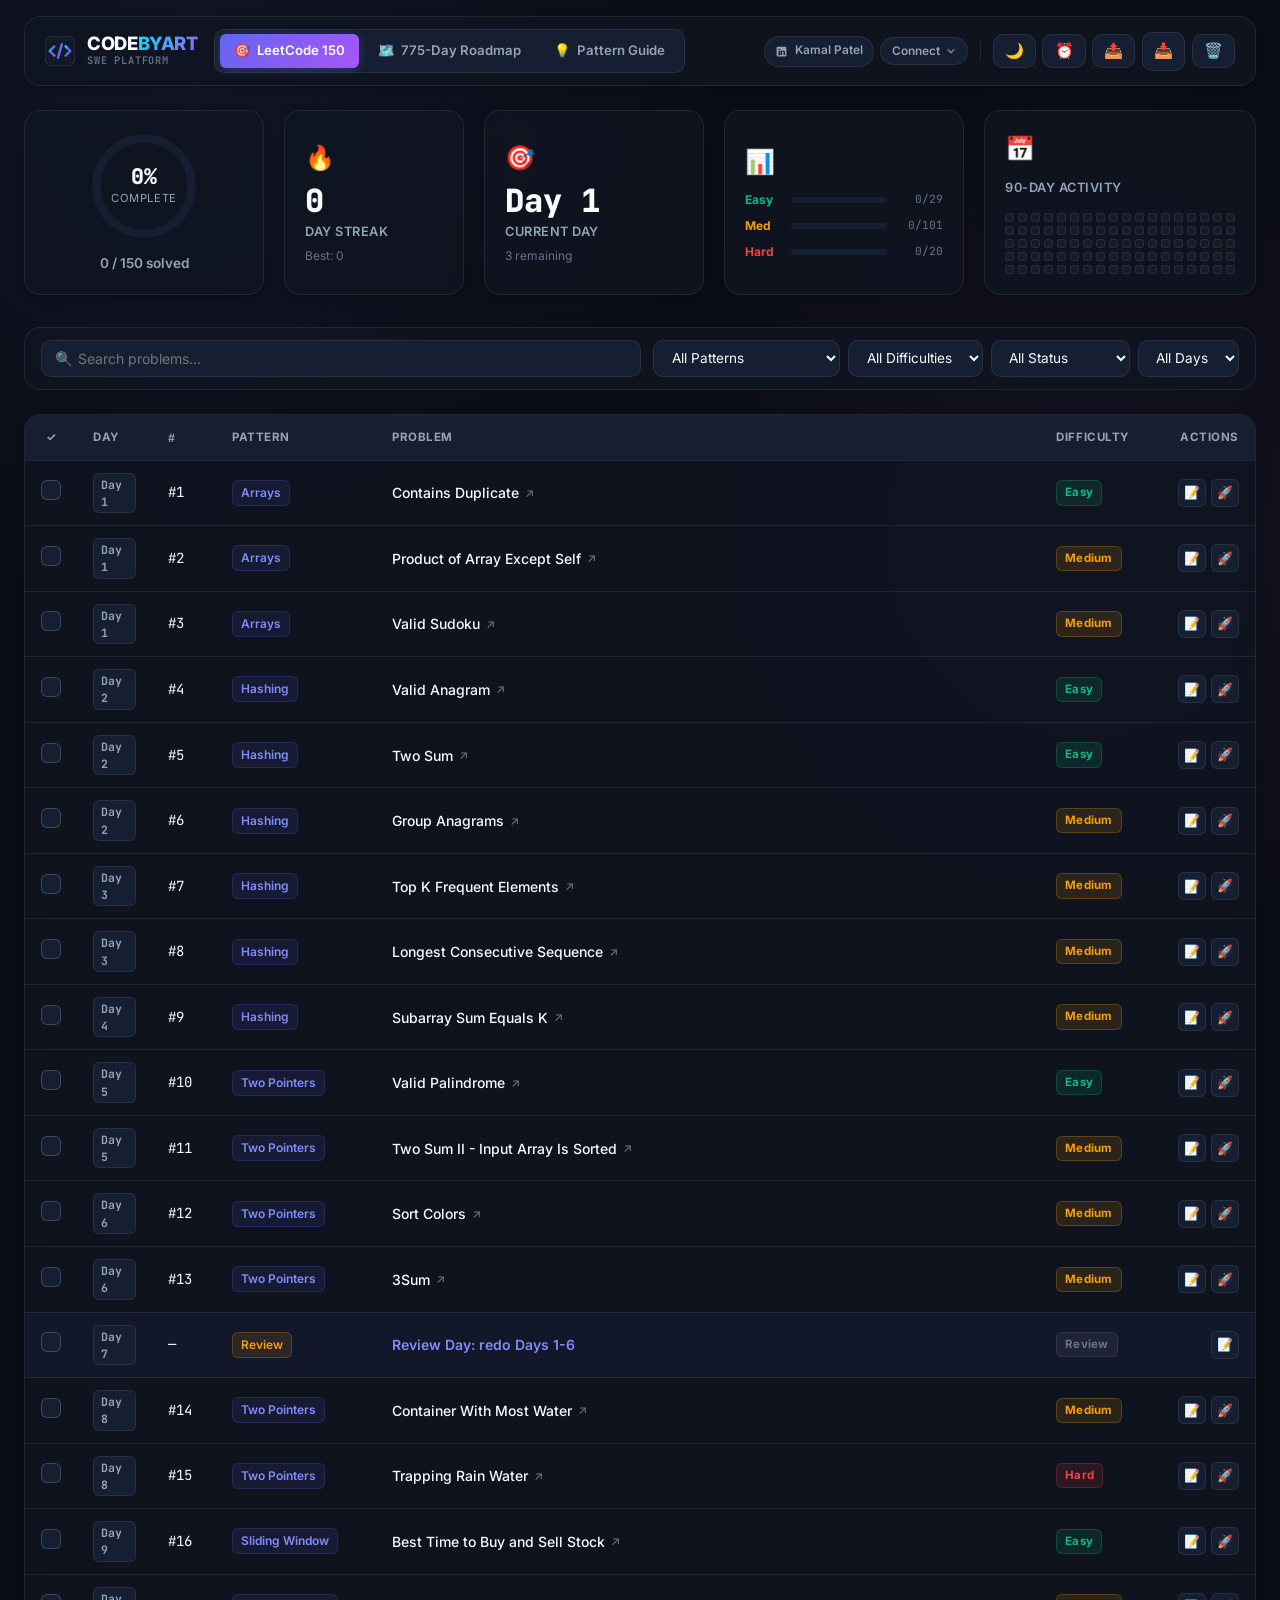
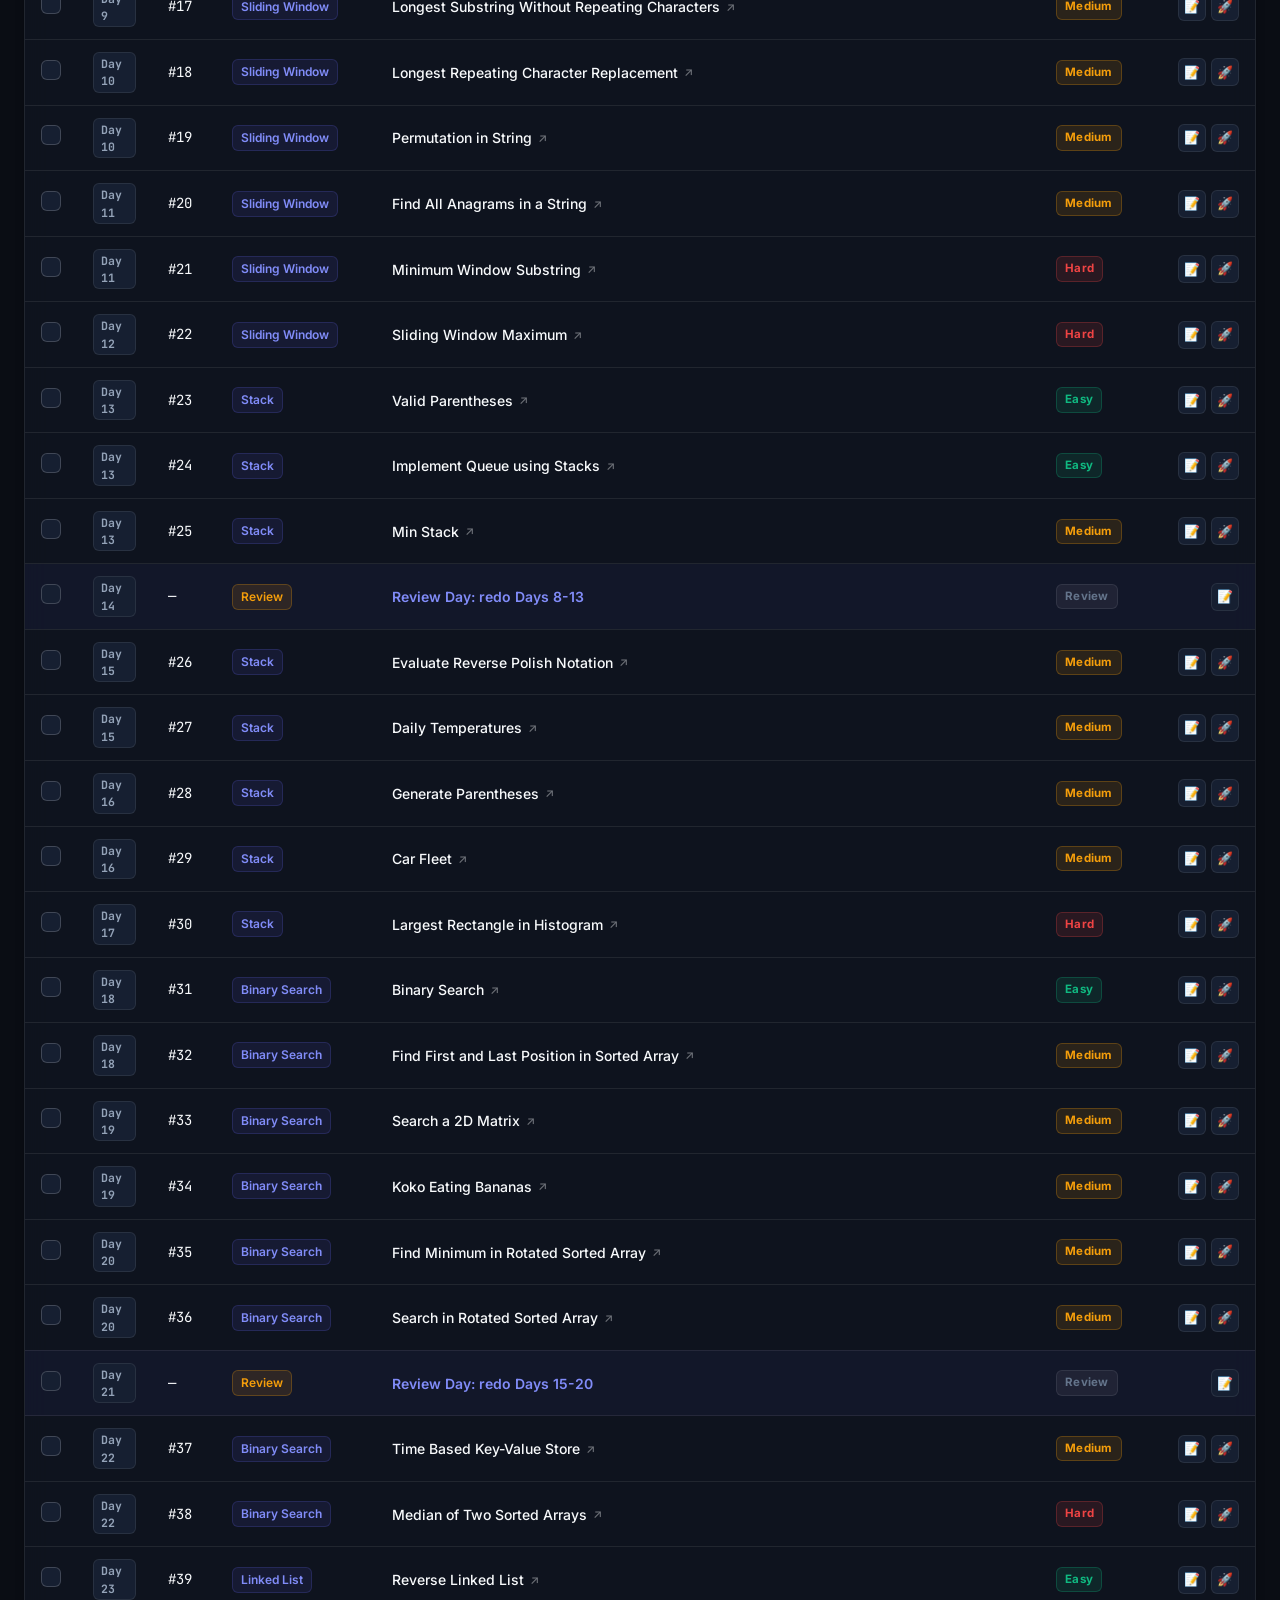
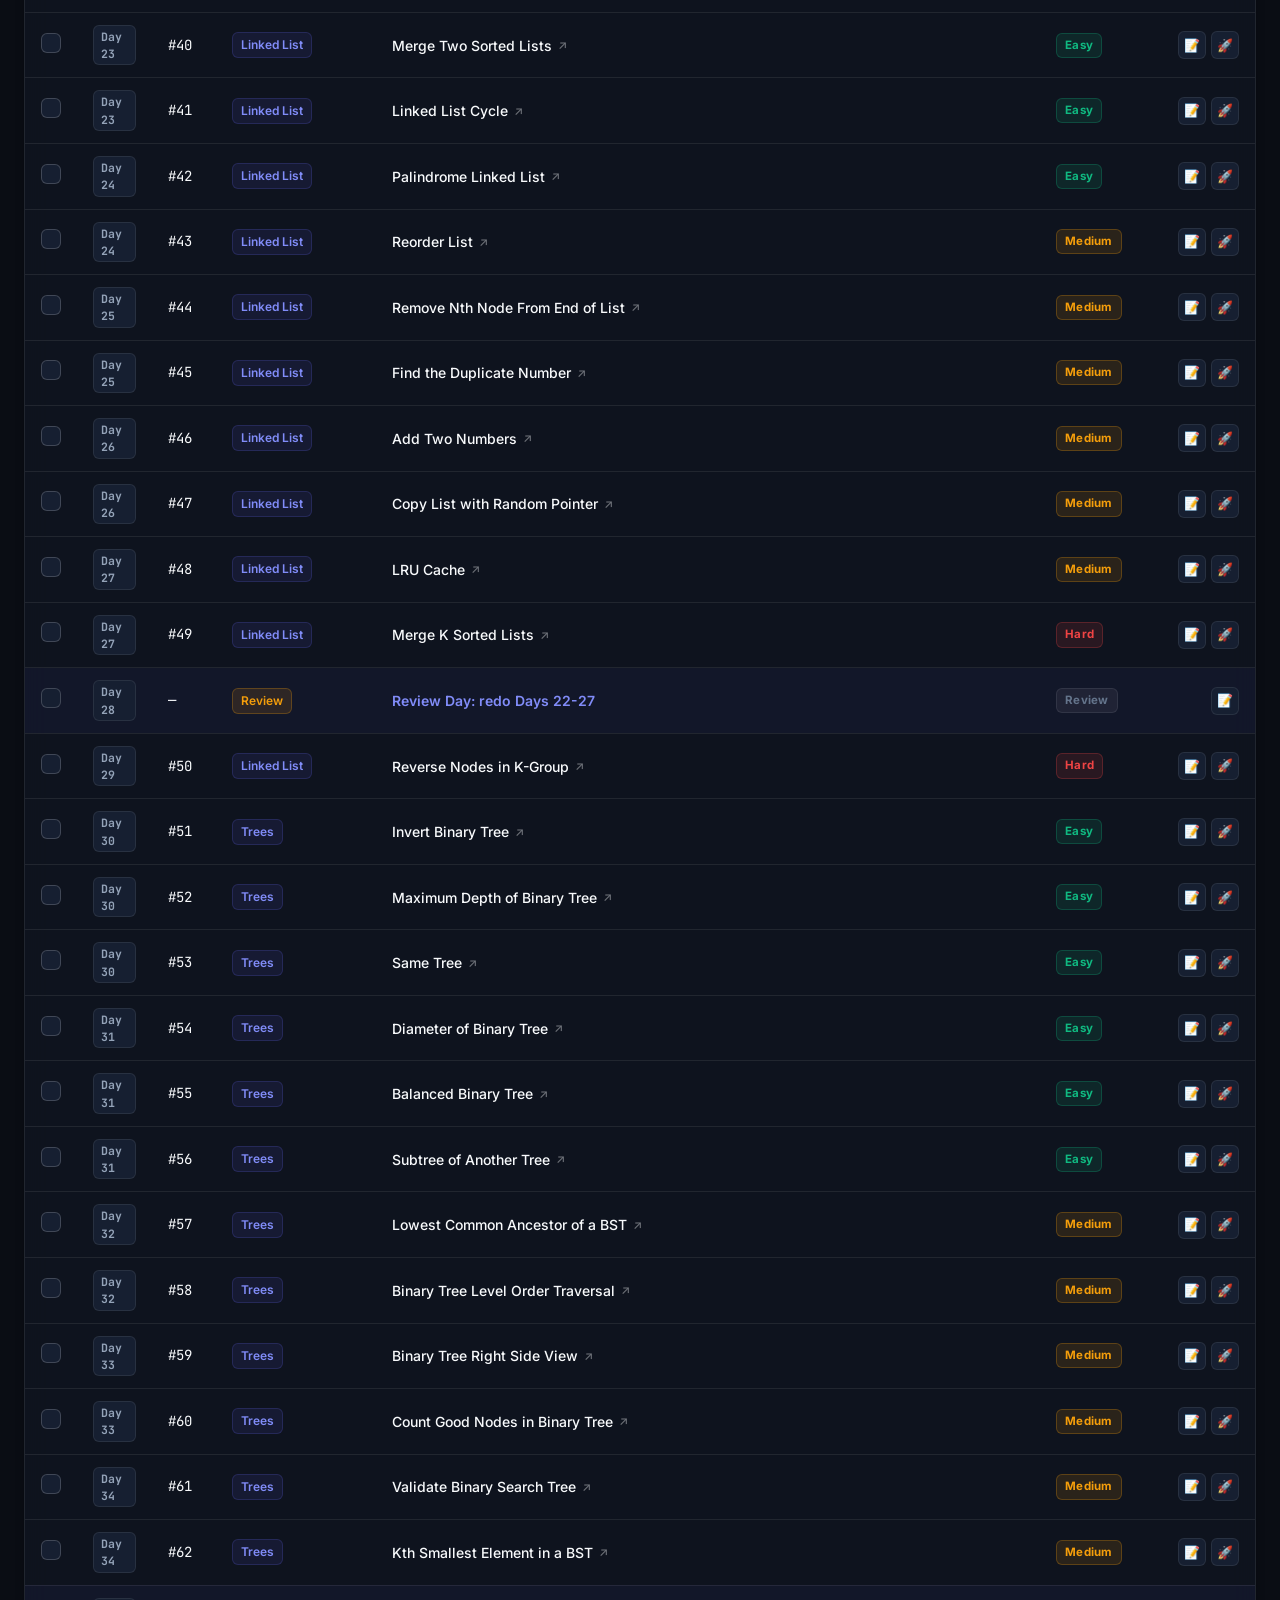
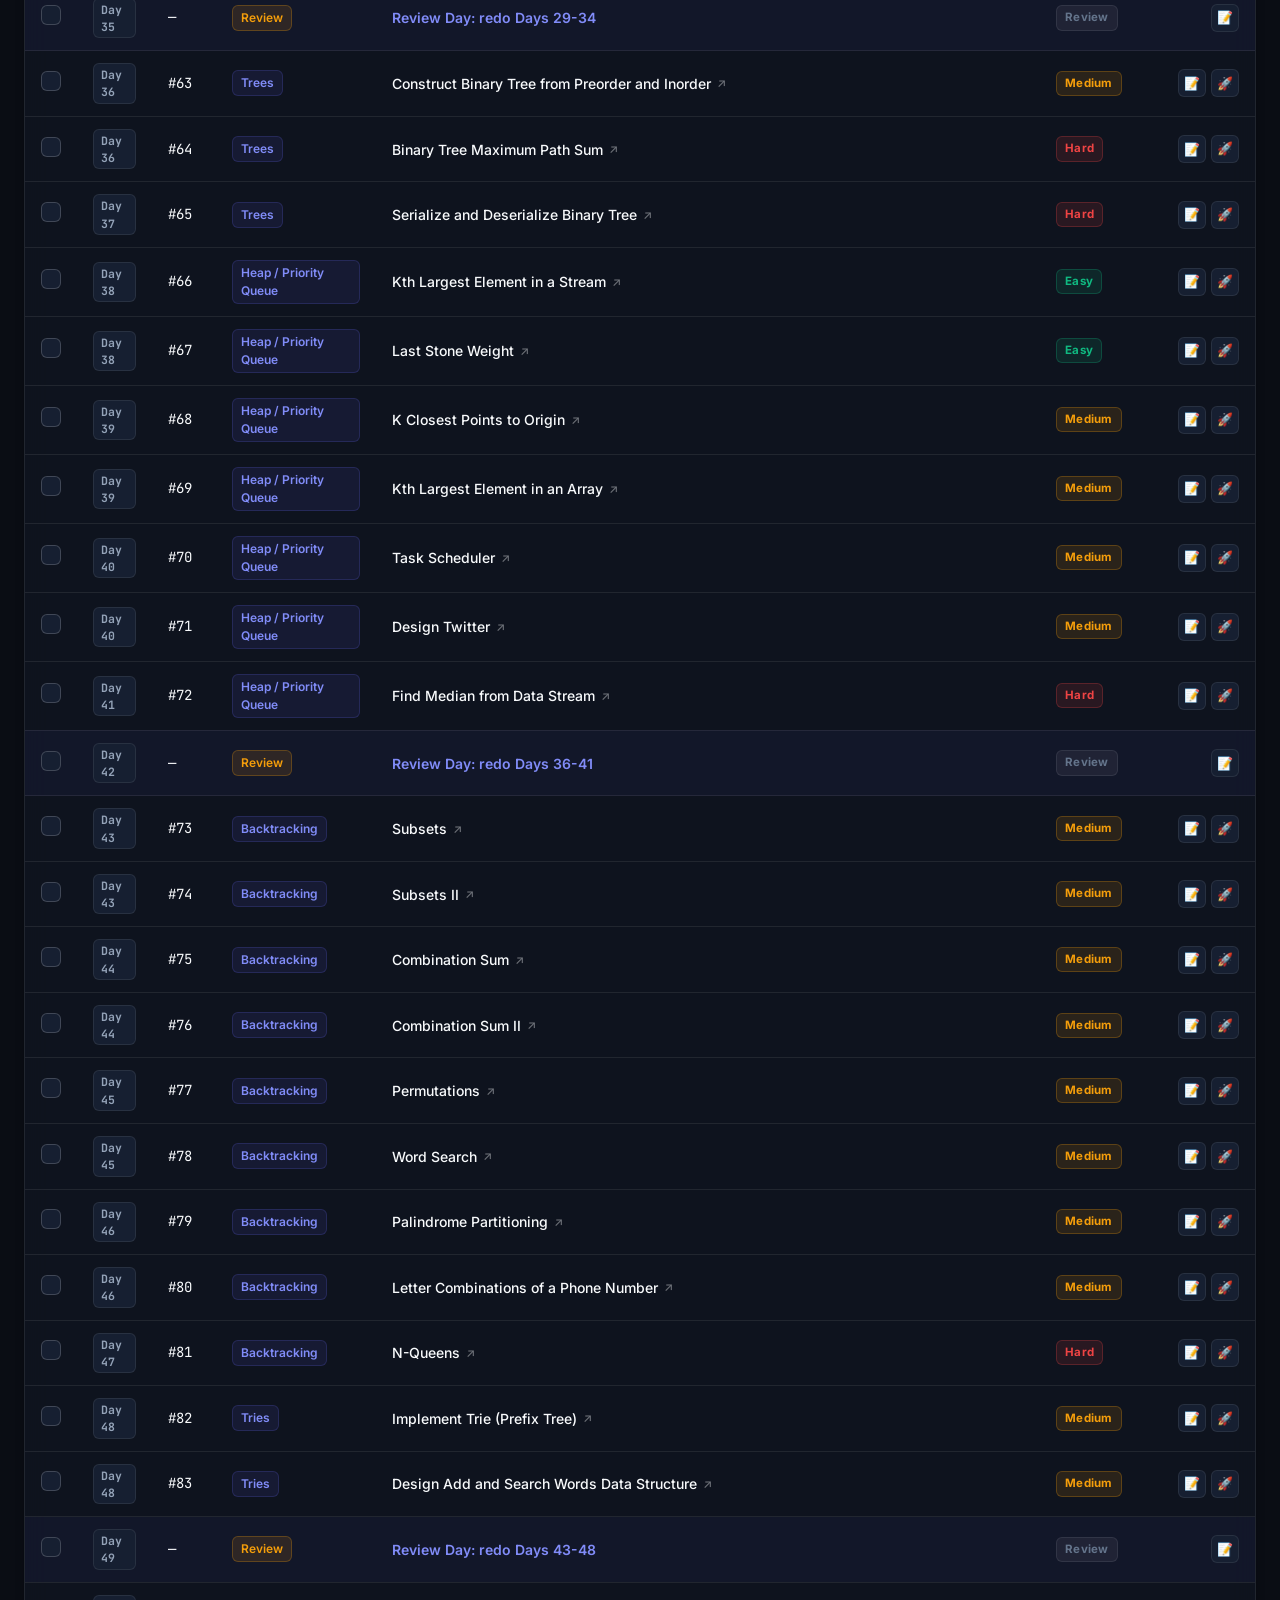
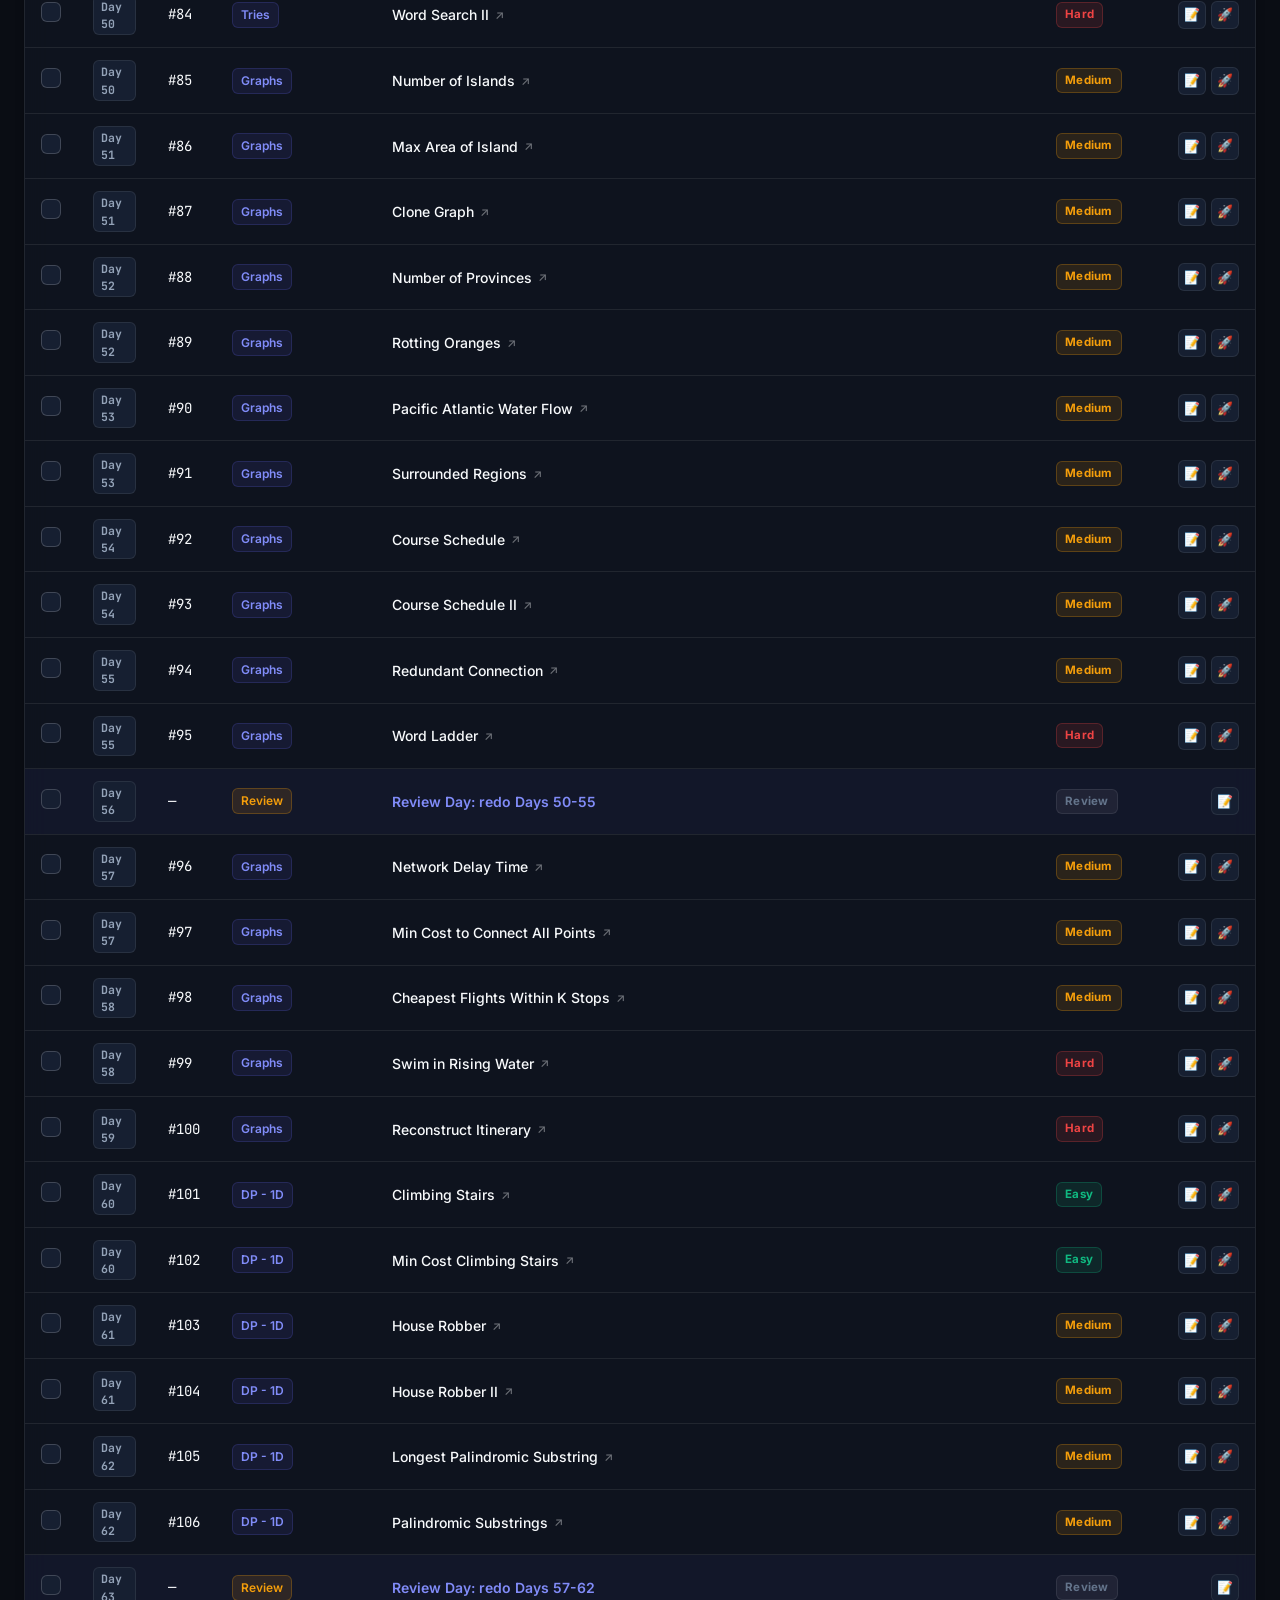
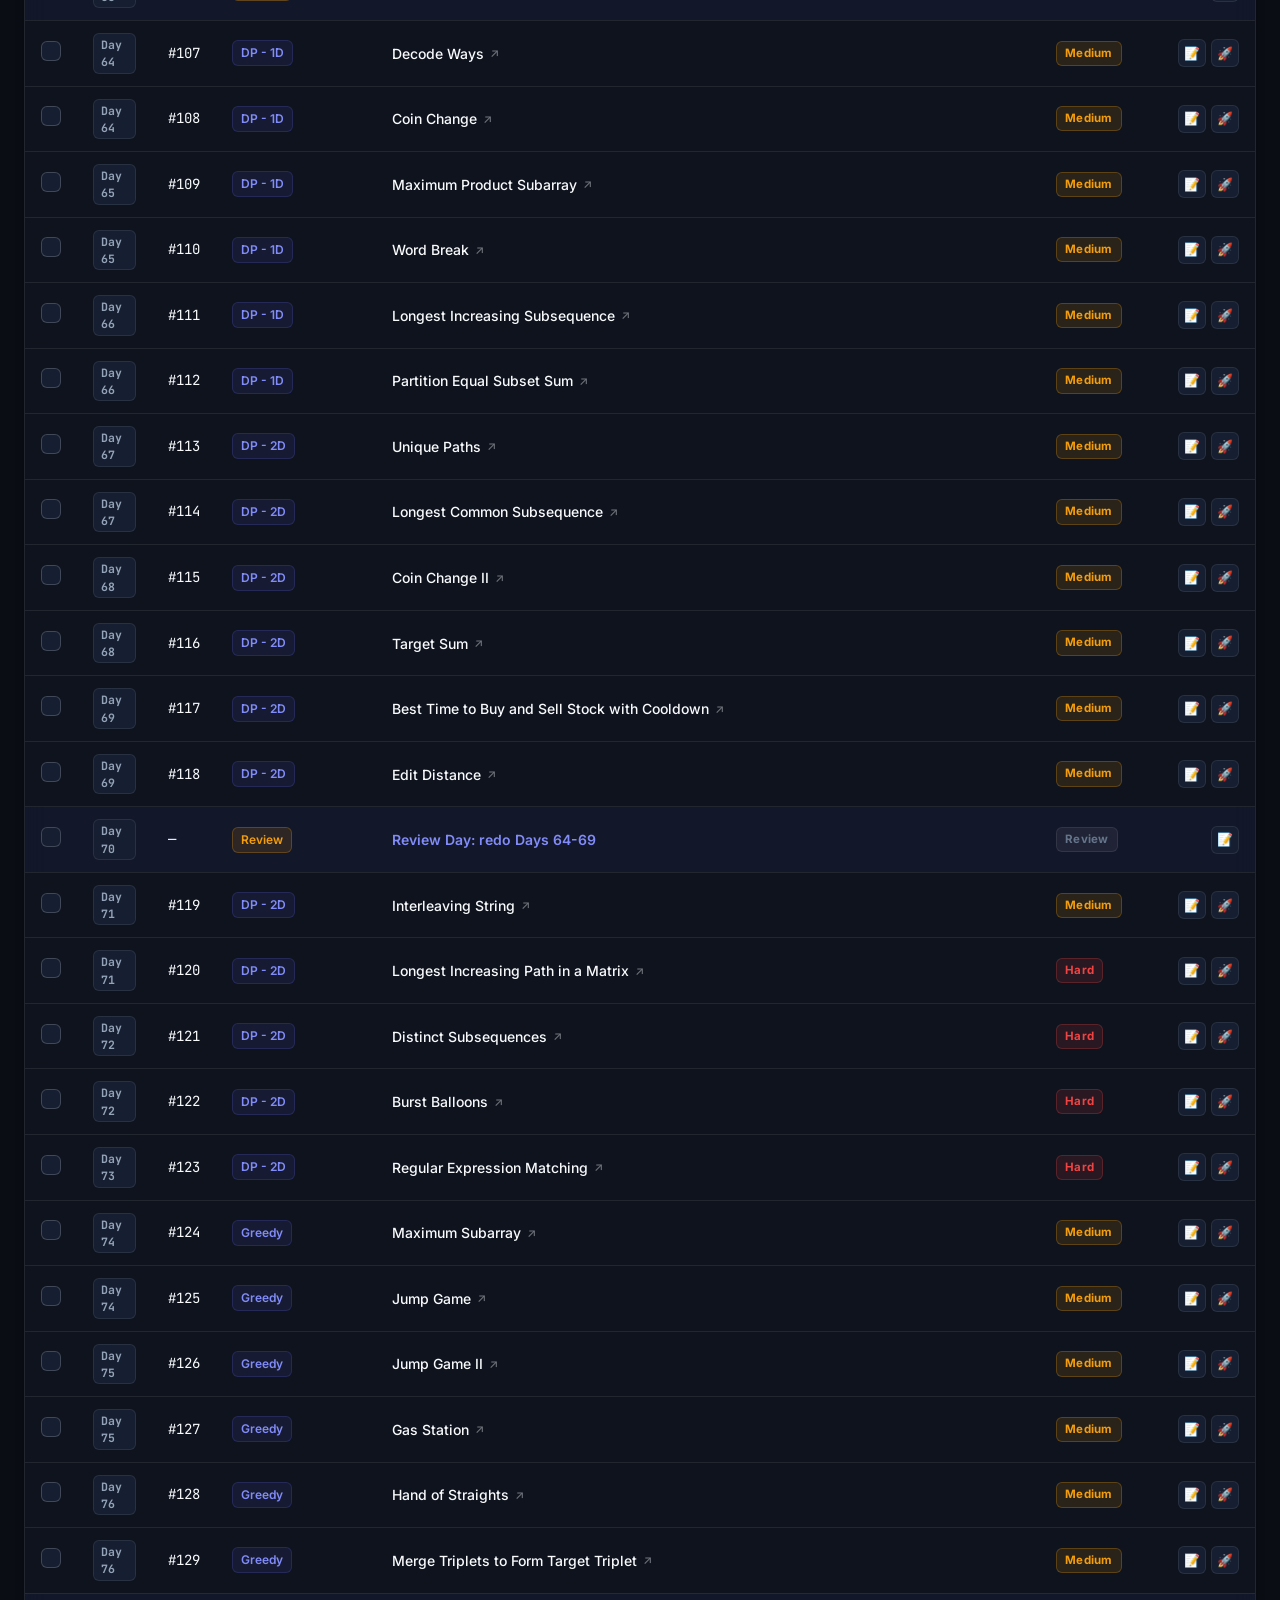
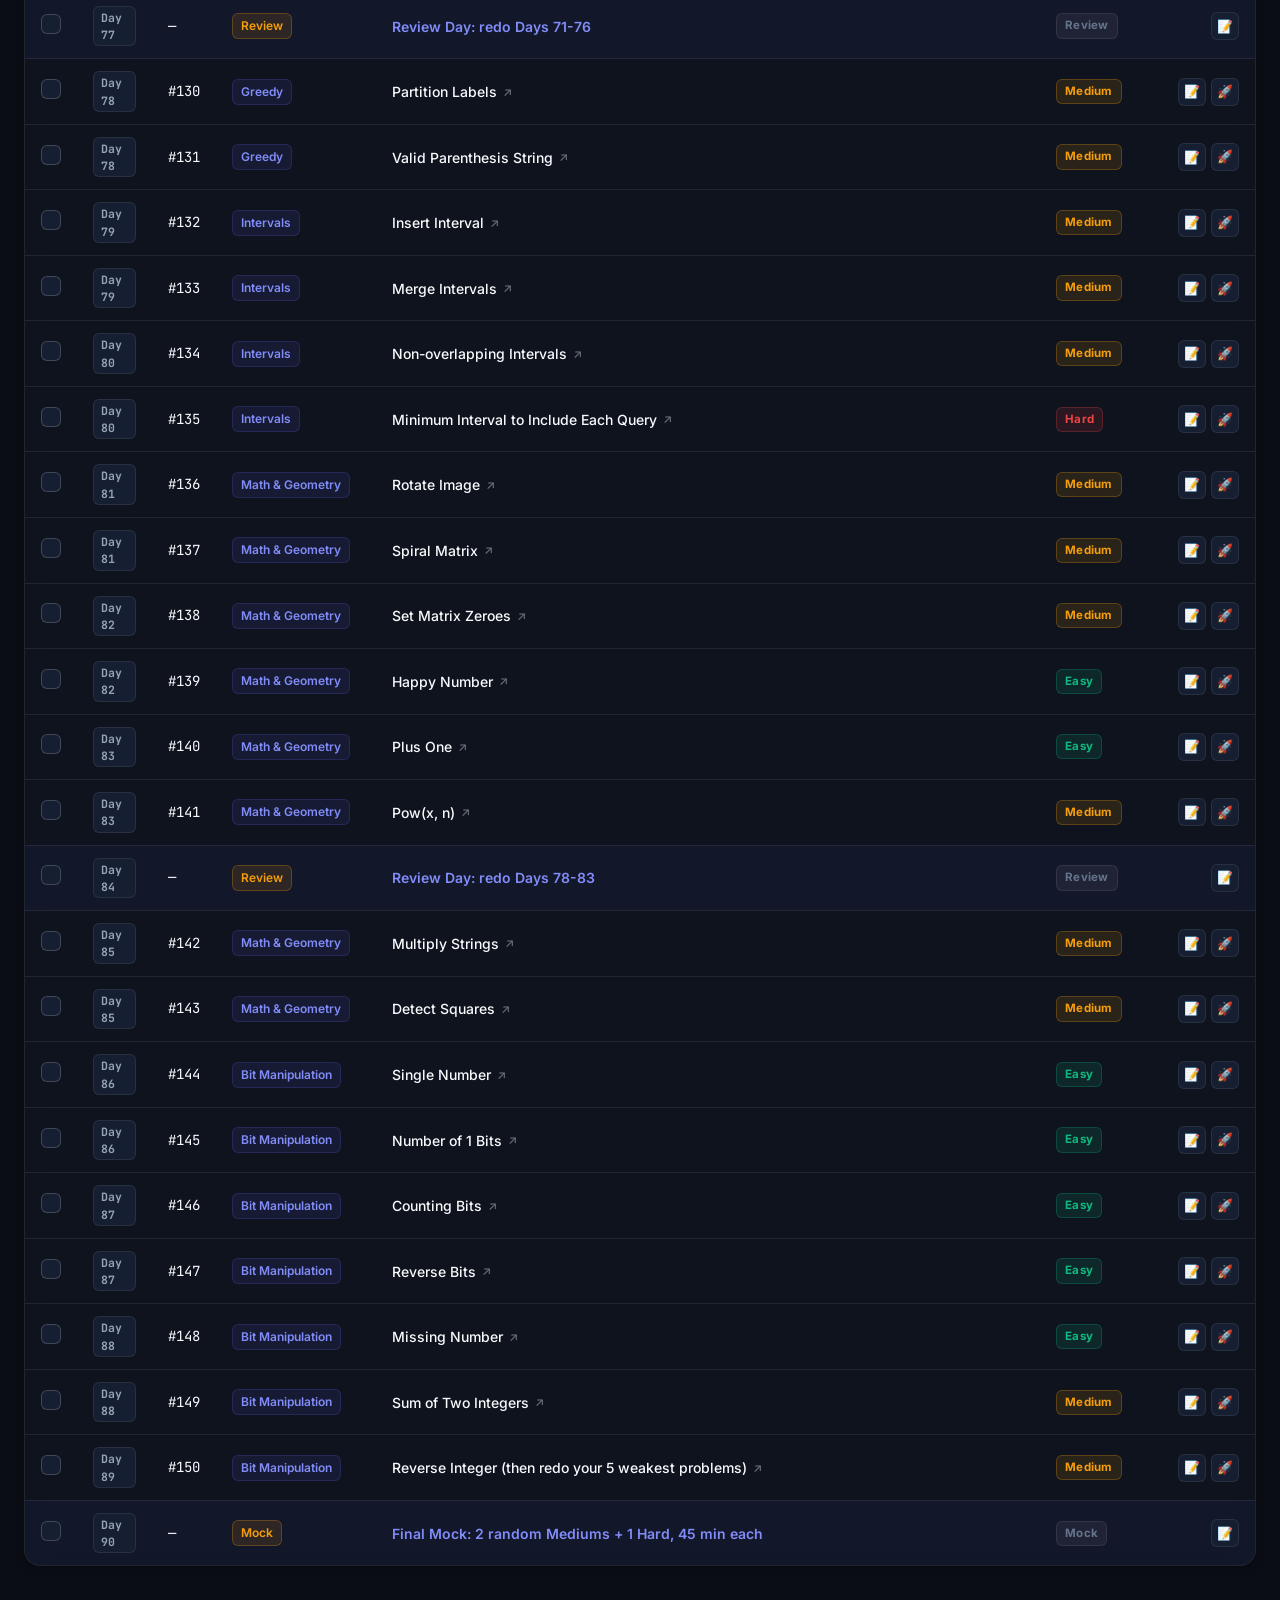
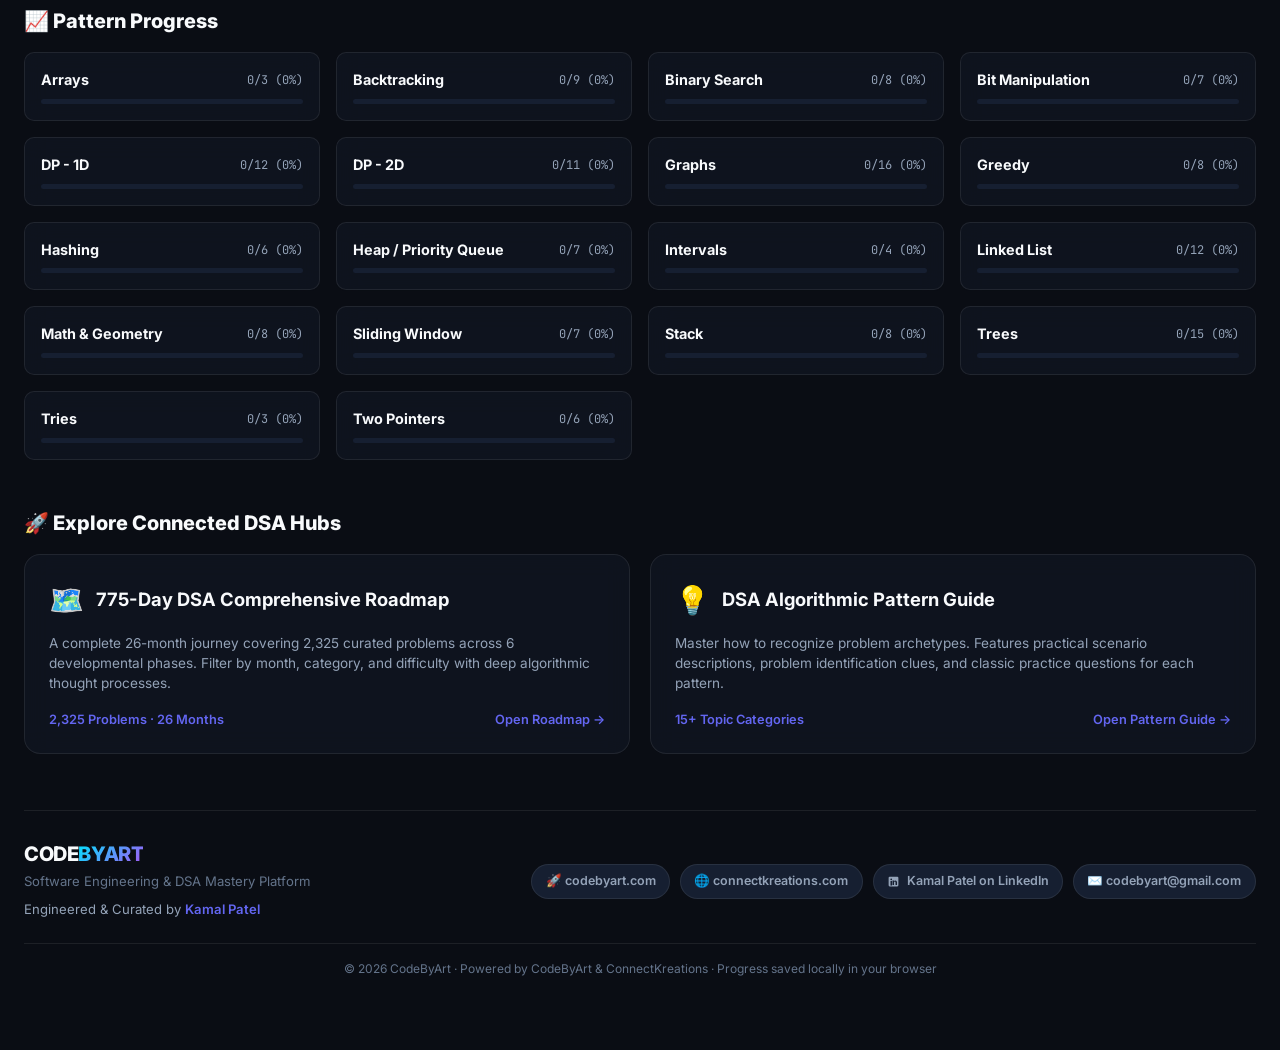
==== index.html @ f3f9ab61 "feat: header connect dropdown" ====
<!DOCTYPE html>
<html lang="en">
<head>
    <meta charset="UTF-8">
    <meta name="viewport" content="width=device-width, initial-scale=1.0">
    <title>DSA and Software Engineering V.0.1 | LeetCode 150</title>
    <meta name="description" content="DSA and Software Engineering V.0.1 — Interactive 90-day LeetCode 150 roadmap tracker with daily progress, reminders, and streak tracking.">
    <link rel="preconnect" href="https://fonts.googleapis.com">
    <link rel="preconnect" href="https://fonts.gstatic.com" crossorigin>
    <link href="https://fonts.googleapis.com/css2?family=Inter:wght@300;400;500;600;700;800;900&family=JetBrains+Mono:wght@400;500;600&display=swap" rel="stylesheet">
    <link rel="stylesheet" href="styles.css">
</head>
<body>
    <!-- Reminder Toast -->
    <div id="reminder-toast" class="reminder-toast hidden">
        <div class="toast-icon">🔔</div>
        <div class="toast-content">
            <span class="toast-title">Daily Reminder</span>
            <span class="toast-msg" id="toast-msg"></span>
        </div>
        <button class="toast-close" onclick="closeToast()" aria-label="Close">&times;</button>
    </div>

    <!-- Reminder Settings Modal -->
    <div id="reminder-modal" class="modal-overlay hidden">
        <div class="modal">
            <div class="modal-header">
                <h2>⏰ Reminder Settings</h2>
                <button class="modal-close" onclick="closeReminderModal()" aria-label="Close">&times;</button>
            </div>
            <div class="modal-body">
                <div class="form-group">
                    <label for="reminder-time">Daily Reminder Time</label>
                    <input type="time" id="reminder-time" value="09:00">
                </div>
                <div class="form-group">
                    <label class="toggle-label">
                        <span>Enable Browser Notifications</span>
                        <input type="checkbox" id="reminder-enabled" checked>
                        <span class="toggle-slider"></span>
                    </label>
                </div>
                <div class="form-group">
                    <label for="reminder-message">Custom Message</label>
                    <input type="text" id="reminder-message" placeholder="Time to solve LeetCode problems! 🚀" value="Time to solve LeetCode problems! 🚀">
                </div>
                <div class="reminder-status" id="reminder-status"></div>
            </div>
            <div class="modal-footer">
                <button class="btn btn-secondary" onclick="closeReminderModal()">Cancel</button>
                <button class="btn btn-primary" onclick="saveReminderSettings()">Save & Enable</button>
            </div>
        </div>
    </div>

    <!-- Notes Modal -->
    <div id="notes-modal" class="modal-overlay hidden">
        <div class="modal">
            <div class="modal-header">
                <h2 id="notes-modal-title">📝 Problem Notes</h2>
                <button class="modal-close" onclick="closeNotesModal()" aria-label="Close">&times;</button>
            </div>
            <div class="modal-body">
                <textarea id="notes-textarea" rows="8" placeholder="Write your notes, approach, time complexity, etc..."></textarea>
            </div>
            <div class="modal-footer">
                <button class="btn btn-secondary" onclick="closeNotesModal()">Cancel</button>
                <button class="btn btn-primary" onclick="saveNotes()">Save Notes</button>
            </div>
        </div>
    </div>

    <!-- Reset Confirmation Modal -->
    <div id="reset-modal" class="modal-overlay hidden">
        <div class="modal modal-sm">
            <div class="modal-header">
                <h2>⚠️ Reset All Progress</h2>
                <button class="modal-close" onclick="closeResetModal()" aria-label="Close">&times;</button>
            </div>
            <div class="modal-body">
                <p>This will permanently delete all your progress, notes, and streak data. This action cannot be undone.</p>
                <p style="margin-top:12px;"><strong>Type "RESET" to confirm:</strong></p>
                <input type="text" id="reset-confirm-input" placeholder="Type RESET" style="margin-top:8px;">
            </div>
            <div class="modal-footer">
                <button class="btn btn-secondary" onclick="closeResetModal()">Cancel</button>
                <button class="btn btn-danger" onclick="confirmReset()">Reset Everything</button>
            </div>
        </div>
    </div>

    <div class="app-container">
        <!-- Top Nav Bar -->
        <nav class="top-nav">
            <a href="index.html" class="logo-link" title="CodeByArt Software Engineering Platform">
                <div class="logo-emblem">
                    <svg width="30" height="30" viewBox="0 0 32 32" fill="none" xmlns="http://www.w3.org/2000/svg">
                        <defs>
                            <linearGradient id="cba-grad" x1="0%" y1="0%" x2="100%" y2="100%">
                                <stop offset="0%" stop-color="#00e5ff" />
                                <stop offset="50%" stop-color="#6366f1" />
                                <stop offset="100%" stop-color="#b14aff" />
                            </linearGradient>
                        </defs>
                        <rect width="32" height="32" rx="8" fill="#131926" stroke="rgba(255,255,255,0.14)" />
                        <path d="M10 11L5 16L10 21" stroke="url(#cba-grad)" stroke-width="2.5" stroke-linecap="round" stroke-linejoin="round"/>
                        <path d="M22 11L27 16L22 21" stroke="url(#cba-grad)" stroke-width="2.5" stroke-linecap="round" stroke-linejoin="round"/>
                        <path d="M18 9L14 23" stroke="url(#cba-grad)" stroke-width="2.5" stroke-linecap="round"/>
                    </svg>
                </div>
                <div class="logo-info">
                    <span class="logo-brand"><span class="logo-code">CODE</span><span class="logo-art">BYART</span></span>
                    <span class="logo-sub">SWE Platform</span>
                </div>
            </a>

            <div class="nav-tabs">
                <a href="index.html" class="nav-tab active">
                    <span class="tab-icon">🎯</span>
                    <span class="tab-text">LeetCode 150</span>
                </a>
                <a href="dsa_roadmap.html" class="nav-tab">
                    <span class="tab-icon">🗺️</span>
                    <span class="tab-text">775-Day Roadmap</span>
                </a>
                <a href="dsa_pattern_guide.html" class="nav-tab">
                    <span class="tab-icon">💡</span>
                    <span class="tab-text">Pattern Guide</span>
                </a>
            </div>

            <div class="nav-right-group">
                <div class="nav-network">
                    <a href="https://www.linkedin.com/in/kamal-patel-61a8201a0/" target="_blank" rel="noopener noreferrer" class="network-badge linkedin-badge" title="Kamal Patel on LinkedIn">
                        <svg class="linkedin-svg" viewBox="0 0 24 24" width="13" height="13" fill="currentColor">
                            <path d="M19 3a2 2 0 0 1 2 2v14a2 2 0 0 1-2 2H5a2 2 0 0 1-2-2V5a2 2 0 0 1 2-2h14m-.5 15.5v-5.3a3.26 3.26 0 0 0-3.26-3.26c-.85 0-1.84.52-2.28 1.3v-1.11h-2.79v8.37h2.79v-4.93c0-.77.62-1.4 1.39-1.4a1.4 1.4 0 0 1 1.4 1.4v4.93h2.75M6.46 10.9v8.37H9.2V10.9H6.46M7.83 6.45a1.6 1.6 0 1 0 0 3.2 1.6 1.6 0 0 0 0-3.2Z"/>
                        </svg>
                        <span>Kamal Patel</span>
                    </a>

                    <!-- Websites & Contact Dropdown -->
                    <div class="header-dropdown" id="nav-dropdown">
                        <button type="button" class="dropdown-trigger" id="dropdown-trigger-btn" aria-haspopup="true" aria-expanded="false" title="Websites & Contact" onclick="toggleHeaderDropdown(event)">
                            <span>Connect</span>
                            <svg class="dropdown-caret" width="10" height="10" viewBox="0 0 12 12" fill="none">
                                <path d="M2.5 4.5L6 8L9.5 4.5" stroke="currentColor" stroke-width="2" stroke-linecap="round" stroke-linejoin="round"/>
                            </svg>
                        </button>
                        <div class="dropdown-menu" id="header-dropdown-menu">
                            <div class="dropdown-header">Collaboration &amp; Contact</div>
                            <a href="mailto:codebyart@gmail.com" class="dropdown-item">
                                <span class="dropdown-item-icon">✉️</span>
                                <div class="dropdown-item-text">
                                    <span class="dropdown-item-title">codebyart@gmail.com</span>
                                    <span class="dropdown-item-desc">Collaboration &amp; Inquiries</span>
                                </div>
                            </a>
                            <div class="dropdown-divider"></div>
                            <div class="dropdown-header">Official Websites</div>
                            <a href="https://codebyart.com" target="_blank" rel="noopener noreferrer" class="dropdown-item">
                                <span class="dropdown-item-icon"><span class="badge-dot"></span></span>
                                <div class="dropdown-item-text">
                                    <span class="dropdown-item-title">codebyart.com</span>
                                    <span class="dropdown-item-desc">Where Code Meets Artistry</span>
                                </div>
                                <span class="dropdown-external">↗</span>
                            </a>
                            <a href="https://connectkreations.com" target="_blank" rel="noopener noreferrer" class="dropdown-item">
                                <span class="dropdown-item-icon">🌐</span>
                                <div class="dropdown-item-text">
                                    <span class="dropdown-item-title">connectkreations.com</span>
                                    <span class="dropdown-item-desc">Partner Network</span>
                                </div>
                                <span class="dropdown-external">↗</span>
                            </a>
                        </div>
                    </div>
                </div>


                <div class="nav-divider"></div>
                <div class="nav-actions">
                    <button class="nav-btn" id="theme-toggle" onclick="toggleTheme()" title="Toggle Theme">
                        <span id="theme-icon">🌙</span>
                    </button>
                    <button class="nav-btn" onclick="openReminderModal()" title="Reminder Settings">⏰</button>
                    <button class="nav-btn" onclick="exportProgress()" title="Export Progress">📤</button>
                    <label class="nav-btn import-btn" title="Import Progress">
                        📥
                        <input type="file" id="import-file" accept=".json" onchange="importProgress(event)" hidden>
                    </label>
                    <button class="nav-btn danger" onclick="openResetModal()" title="Reset Progress">🗑️</button>
                </div>
            </div>
        </nav>

        <!-- Hero Stats Section -->
        <header class="hero">
            <div class="hero-grid">
                <!-- Progress Ring -->
                <div class="stat-card hero-card">
                    <div class="progress-ring-container">
                        <svg class="progress-ring" viewBox="0 0 120 120">
                            <circle class="progress-ring-bg" cx="60" cy="60" r="52" />
                            <circle class="progress-ring-fill" id="progress-ring" cx="60" cy="60" r="52" />
                        </svg>
                        <div class="progress-ring-text">
                            <span class="ring-value" id="ring-percent">0%</span>
                            <span class="ring-label">Complete</span>
                        </div>
                    </div>
                    <div class="stat-detail">
                        <span id="solved-count">0</span> / <span id="total-count">150</span> solved
                    </div>
                </div>

                <!-- Streak -->
                <div class="stat-card">
                    <div class="stat-icon">🔥</div>
                    <div class="stat-value" id="streak-count">0</div>
                    <div class="stat-label">Day Streak</div>
                    <div class="stat-sub" id="best-streak">Best: 0</div>
                </div>

                <!-- Today's Target -->
                <div class="stat-card">
                    <div class="stat-icon">🎯</div>
                    <div class="stat-value" id="today-day">—</div>
                    <div class="stat-label">Current Day</div>
                    <div class="stat-sub" id="today-problems">—</div>
                </div>

                <!-- Difficulty Breakdown -->
                <div class="stat-card">
                    <div class="stat-icon">📊</div>
                    <div class="difficulty-bars">
                        <div class="diff-bar-row">
                            <span class="diff-label easy">Easy</span>
                            <div class="diff-bar-track"><div class="diff-bar-fill easy" id="easy-bar"></div></div>
                            <span class="diff-count" id="easy-count">0/0</span>
                        </div>
                        <div class="diff-bar-row">
                            <span class="diff-label medium">Med</span>
                            <div class="diff-bar-track"><div class="diff-bar-fill medium" id="medium-bar"></div></div>
                            <span class="diff-count" id="medium-count">0/0</span>
                        </div>
                        <div class="diff-bar-row">
                            <span class="diff-label hard">Hard</span>
                            <div class="diff-bar-track"><div class="diff-bar-fill hard" id="hard-bar"></div></div>
                            <span class="diff-count" id="hard-count">0/0</span>
                        </div>
                    </div>
                </div>

                <!-- Daily Heatmap (mini) -->
                <div class="stat-card stat-card-wide">
                    <div class="stat-icon">📅</div>
                    <div class="stat-label" style="margin-bottom:8px;">90-Day Activity</div>
                    <div class="heatmap" id="heatmap"></div>
                </div>
            </div>
        </header>

        <!-- Filters & Search -->
        <section class="controls-bar">
            <div class="search-box">
                <span class="search-icon">🔍</span>
                <input type="text" id="search-input" placeholder="Search problems..." oninput="renderProblems()">
            </div>
            <div class="filter-group">
                <select id="filter-pattern" onchange="renderProblems()">
                    <option value="all">All Patterns</option>
                </select>
                <select id="filter-difficulty" onchange="renderProblems()">
                    <option value="all">All Difficulties</option>
                    <option value="Easy">Easy</option>
                    <option value="Medium">Medium</option>
                    <option value="Hard">Hard</option>
                </select>
                <select id="filter-status" onchange="renderProblems()">
                    <option value="all">All Status</option>
                    <option value="done">✅ Completed</option>
                    <option value="pending">⬜ Pending</option>
                </select>
                <select id="filter-day" onchange="renderProblems()">
                    <option value="all">All Days</option>
                </select>
            </div>
        </section>

        <!-- Problems Table -->
        <main class="problems-section">
            <div class="table-container">
                <table class="problems-table" id="problems-table">
                    <thead>
                        <tr>
                            <th class="col-check">✓</th>
                            <th class="col-day">Day</th>
                            <th class="col-num">#</th>
                            <th class="col-pattern">Pattern</th>
                            <th class="col-problem">Problem</th>
                            <th class="col-diff">Difficulty</th>
                            <th class="col-actions">Actions</th>
                        </tr>
                    </thead>
                    <tbody id="problems-tbody"></tbody>
                </table>
            </div>
        </main>

        <!-- Pattern Progress Cards -->
        <section class="pattern-section">
            <h2 class="section-title">📈 Pattern Progress</h2>
            <div class="pattern-grid" id="pattern-grid"></div>
        </section>

        <!-- Companion Learning Portals -->
        <section class="companions-section">
            <h2 class="section-title">🚀 Explore Connected DSA Hubs</h2>
            <div class="companions-grid">
                <a href="dsa_roadmap.html" class="companion-card">
                    <div>
                        <div class="companion-card-header">
                            <span class="companion-icon">🗺️</span>
                            <span class="companion-title">775-Day DSA Comprehensive Roadmap</span>
                        </div>
                        <p class="companion-desc">
                            A complete 26-month journey covering 2,325 curated problems across 6 developmental phases. Filter by month, category, and difficulty with deep algorithmic thought processes.
                        </p>
                    </div>
                    <div class="companion-footer">
                        <span>2,325 Problems &middot; 26 Months</span>
                        <span>Open Roadmap &rarr;</span>
                    </div>
                </a>

                <a href="dsa_pattern_guide.html" class="companion-card">
                    <div>
                        <div class="companion-card-header">
                            <span class="companion-icon">💡</span>
                            <span class="companion-title">DSA Algorithmic Pattern Guide</span>
                        </div>
                        <p class="companion-desc">
                            Master how to recognize problem archetypes. Features practical scenario descriptions, problem identification clues, and classic practice questions for each pattern.
                        </p>
                    </div>
                    <div class="companion-footer">
                        <span>15+ Topic Categories</span>
                        <span>Open Pattern Guide &rarr;</span>
                    </div>
                </a>
            </div>
        </section>

        <!-- Footer -->
        <footer class="footer">
            <div class="footer-container">
                <div class="footer-brand">
                    <div class="logo-info">
                        <span class="logo-brand"><span class="logo-code">CODE</span><span class="logo-art">BYART</span></span>
                        <p class="footer-tagline">Software Engineering &amp; DSA Mastery Platform</p>
                    </div>
                    <p class="footer-credit">Engineered &amp; Curated by <a href="https://www.linkedin.com/in/kamal-patel-61a8201a0/" target="_blank" rel="noopener noreferrer" class="footer-link">Kamal Patel</a></p>
                </div>
                <div class="footer-links">
                    <a href="https://codebyart.com" target="_blank" rel="noopener noreferrer" class="footer-pill">🚀 codebyart.com</a>
                    <a href="https://connectkreations.com" target="_blank" rel="noopener noreferrer" class="footer-pill">🌐 connectkreations.com</a>
                    <a href="https://www.linkedin.com/in/kamal-patel-61a8201a0/" target="_blank" rel="noopener noreferrer" class="footer-pill linkedin-pill">
                        <svg width="13" height="13" viewBox="0 0 24 24" fill="currentColor"><path d="M19 3a2 2 0 0 1 2 2v14a2 2 0 0 1-2 2H5a2 2 0 0 1-2-2V5a2 2 0 0 1 2-2h14m-.5 15.5v-5.3a3.26 3.26 0 0 0-3.26-3.26c-.85 0-1.84.52-2.28 1.3v-1.11h-2.79v8.37h2.79v-4.93c0-.77.62-1.4 1.39-1.4a1.4 1.4 0 0 1 1.4 1.4v4.93h2.75M6.46 10.9v8.37H9.2V10.9H6.46M7.83 6.45a1.6 1.6 0 1 0 0 3.2 1.6 1.6 0 0 0 0-3.2Z"/></svg>
                        Kamal Patel on LinkedIn
                    </a>
                    <a href="mailto:codebyart@gmail.com" class="footer-pill mail-pill" title="Collaboration & Contact">✉️ codebyart@gmail.com</a>
                </div>

            </div>
            <div class="footer-bottom">
                <p>&copy; 2026 CodeByArt &middot; Powered by CodeByArt &amp; ConnectKreations &middot; Progress saved locally in your browser</p>
            </div>
        </footer>
    </div>

    <script src="data.js"></script>
    <script src="app.js"></script>
</body>
</html>
---- styles.css ----
/* ==========================================================================
   LeetCode 150 Roadmap Tracker — Modern Design System
   ========================================================================== */

:root {
    /* Color Palette - Dark Theme Default */
    --bg-base: #0a0d14;
    --bg-surface: #101622;
    --bg-surface-elevated: #161f31;
    --bg-glass: rgba(16, 22, 34, 0.75);
    --border-subtle: rgba(255, 255, 255, 0.08);
    --border-hover: rgba(255, 255, 255, 0.18);
    --border-accent: rgba(99, 102, 241, 0.35);

    --text-primary: #f8fafc;
    --text-secondary: #94a3b8;
    --text-muted: #64748b;
    --text-inverse: #0b0f19;

    /* Accents */
    --accent-primary: #6366f1;
    --accent-primary-hover: #4f46e5;
    --accent-glow: rgba(99, 102, 241, 0.25);
    --accent-gradient: linear-gradient(135deg, #6366f1 0%, #a855f7 100%);
    --accent-cyan: #06b6d4;

    /* Difficulty Badges */
    --diff-easy: #10b981;
    --diff-easy-bg: rgba(16, 185, 129, 0.12);
    --diff-easy-border: rgba(16, 185, 129, 0.25);
    
    --diff-medium: #f59e0b;
    --diff-medium-bg: rgba(245, 158, 11, 0.12);
    --diff-medium-border: rgba(245, 158, 11, 0.25);

    --diff-hard: #ef4444;
    --diff-hard-bg: rgba(239, 68, 68, 0.12);
    --diff-hard-border: rgba(239, 68, 68, 0.25);

    /* UI Tokens */
    --radius-sm: 6px;
    --radius-md: 10px;
    --radius-lg: 16px;
    --radius-xl: 24px;
    --shadow-sm: 0 2px 8px rgba(0, 0, 0, 0.25);
    --shadow-md: 0 8px 24px rgba(0, 0, 0, 0.35);
    --shadow-glow: 0 0 25px rgba(99, 102, 241, 0.2);

    --transition: all 0.2s cubic-bezier(0.16, 1, 0.3, 1);
    --font-sans: 'Inter', -apple-system, BlinkMacSystemFont, sans-serif;
    --font-mono: 'JetBrains Mono', monospace;
}

[data-theme="light"] {
    --bg-base: #f8fafc;
    --bg-surface: #ffffff;
    --bg-surface-elevated: #f1f5f9;
    --bg-glass: rgba(255, 255, 255, 0.85);
    --border-subtle: rgba(0, 0, 0, 0.08);
    --border-hover: rgba(0, 0, 0, 0.18);
    --border-accent: rgba(99, 102, 241, 0.3);

    --text-primary: #0f172a;
    --text-secondary: #475569;
    --text-muted: #94a3b8;
    --text-inverse: #ffffff;

    --shadow-sm: 0 2px 8px rgba(0, 0, 0, 0.06);
    --shadow-md: 0 10px 30px rgba(0, 0, 0, 0.08);
    --shadow-glow: 0 0 20px rgba(99, 102, 241, 0.15);
}

/* ==========================================================================
   Base Styles & Reset
   ========================================================================== */
*, *::before, *::after {
    box-sizing: border-box;
    margin: 0;
    padding: 0;
}

body {
    font-family: var(--font-sans);
    background-color: var(--bg-base);
    color: var(--text-primary);
    line-height: 1.5;
    min-height: 100vh;
    -webkit-font-smoothing: antialiased;
    overflow-x: hidden;
    transition: background-color 0.3s ease, color 0.3s ease;
    background-image: 
        radial-gradient(circle at 15% 10%, rgba(99, 102, 241, 0.08) 0%, transparent 40%),
        radial-gradient(circle at 85% 60%, rgba(168, 85, 247, 0.06) 0%, transparent 40%);
    background-attachment: fixed;
}

.app-container {
    max-width: 1440px;
    margin: 0 auto;
    padding: 1rem 1.5rem 3rem;
}

/* ==========================================================================
   Navigation & CodeByArt Branding
   ========================================================================== */
.top-nav {
    display: flex;
    justify-content: space-between;
    align-items: center;
    padding: 0.75rem 1.25rem;
    background: var(--bg-glass);
    backdrop-filter: blur(16px);
    -webkit-backdrop-filter: blur(16px);
    border: 1px solid var(--border-subtle);
    border-radius: var(--radius-lg);
    margin-bottom: 1.5rem;
    box-shadow: var(--shadow-sm);
    position: sticky;
    top: 1rem;
    z-index: 100;
    gap: 1rem;
}

.logo-link {
    display: flex;
    align-items: center;
    gap: 0.75rem;
    text-decoration: none;
    color: inherit;
    flex-shrink: 0;
}

.logo-emblem {
    display: flex;
    align-items: center;
    justify-content: center;
    transition: var(--transition);
}

.logo-link:hover .logo-emblem {
    transform: scale(1.06);
    filter: drop-shadow(0 0 10px rgba(99, 102, 241, 0.5));
}

.logo-info {
    display: flex;
    flex-direction: column;
}

.logo-brand {
    font-size: 1.15rem;
    font-weight: 800;
    letter-spacing: -0.02em;
    line-height: 1.1;
}

.logo-code {
    color: var(--text-primary);
}

.logo-art {
    background: linear-gradient(135deg, #00e5ff 0%, #a855f7 100%);
    -webkit-background-clip: text;
    -webkit-text-fill-color: transparent;
}

.logo-sub {
    font-size: 0.65rem;
    font-family: var(--font-mono);
    color: var(--text-muted);
    text-transform: uppercase;
    letter-spacing: 0.08em;
    font-weight: 600;
}

.nav-tabs {
    display: flex;
    align-items: center;
    gap: 0.35rem;
    background: var(--bg-surface-elevated);
    padding: 0.25rem 0.35rem;
    border-radius: var(--radius-md);
    border: 1px solid var(--border-subtle);
    flex-shrink: 0;
}

.nav-tab {
    display: inline-flex;
    align-items: center;
    gap: 0.45rem;
    padding: 0.45rem 0.85rem;
    border-radius: var(--radius-sm);
    color: var(--text-secondary);
    text-decoration: none;
    font-size: 0.825rem;
    font-weight: 600;
    transition: var(--transition);
    white-space: nowrap;
}

.nav-tab:hover {
    color: var(--text-primary);
    background: rgba(255, 255, 255, 0.05);
}

.nav-tab.active {
    background: var(--accent-gradient);
    color: #ffffff;
    box-shadow: 0 2px 8px rgba(99, 102, 241, 0.35);
}

.nav-right-group {
    display: flex;
    align-items: center;
    gap: 0.75rem;
    margin-left: auto;
}

.nav-network {
    display: flex;
    align-items: center;
    gap: 0.4rem;
}

.network-badge {
    display: inline-flex;
    align-items: center;
    gap: 0.4rem;
    padding: 0.35rem 0.65rem;
    border-radius: 99px;
    font-size: 0.74rem;
    font-weight: 600;
    text-decoration: none;
    border: 1px solid var(--border-subtle);
    background: var(--bg-surface-elevated);
    color: var(--text-secondary);
    transition: var(--transition);
    white-space: nowrap;
}

.network-badge:hover {
    transform: translateY(-1px);
    border-color: var(--border-hover);
    color: var(--text-primary);
}

.cba-badge:hover {
    border-color: rgba(0, 229, 255, 0.4);
    color: #00e5ff;
    background: rgba(0, 229, 255, 0.08);
}

.ck-badge:hover {
    border-color: rgba(168, 85, 247, 0.4);
    color: #c084fc;
    background: rgba(168, 85, 247, 0.08);
}

.linkedin-badge:hover {
    border-color: rgba(10, 102, 194, 0.5);
    color: #38bdf8;
    background: rgba(10, 102, 194, 0.12);
}

.mail-badge:hover {
    border-color: rgba(239, 68, 68, 0.4);
    color: #f87171;
    background: rgba(239, 68, 68, 0.08);
}

/* Header Dropdown Menu */
.header-dropdown {
    position: relative;
    display: inline-flex;
    align-items: center;
}

.dropdown-trigger {
    cursor: pointer;
    font-family: inherit;
    border: 1px solid var(--border-subtle);
    background: var(--bg-surface-elevated);
    color: var(--text-secondary);
    display: inline-flex;
    align-items: center;
    gap: 0.4rem;
    padding: 0.35rem 0.65rem;
    border-radius: 99px;
    font-size: 0.74rem;
    font-weight: 600;
    transition: var(--transition);
}

.dropdown-trigger:hover,
.header-dropdown.open .dropdown-trigger {
    color: var(--text-primary);
    border-color: var(--border-accent);
    background: var(--bg-surface);
}

.dropdown-caret {
    transition: transform 0.2s ease;
    opacity: 0.7;
}

.header-dropdown:hover .dropdown-caret,
.header-dropdown.open .dropdown-caret {
    transform: rotate(180deg);
}

.dropdown-menu {
    position: absolute;
    top: calc(100% + 8px);
    right: 0;
    width: 250px;
    background: var(--bg-surface-elevated);
    backdrop-filter: blur(20px);
    -webkit-backdrop-filter: blur(20px);
    border: 1px solid var(--border-subtle);
    border-radius: var(--radius-md);
    box-shadow: 0 12px 32px rgba(0, 0, 0, 0.36), 0 4px 12px rgba(0, 0, 0, 0.2);
    padding: 0.5rem;
    z-index: 1000;
    opacity: 0;
    visibility: hidden;
    transform: translateY(-6px);
    transition: opacity 0.2s cubic-bezier(0.16, 1, 0.3, 1), 
                transform 0.2s cubic-bezier(0.16, 1, 0.3, 1), 
                visibility 0.2s;
    pointer-events: none;
}

.header-dropdown:hover .dropdown-menu,
.header-dropdown.open .dropdown-menu {
    opacity: 1;
    visibility: visible;
    transform: translateY(0);
    pointer-events: auto;
}

.dropdown-header {
    font-size: 0.66rem;
    font-weight: 700;
    text-transform: uppercase;
    letter-spacing: 0.08em;
    color: var(--text-muted);
    padding: 0.4rem 0.6rem 0.3rem;
}

.dropdown-item {
    display: flex;
    align-items: center;
    gap: 0.65rem;
    padding: 0.55rem 0.65rem;
    border-radius: var(--radius-sm);
    color: var(--text-secondary);
    text-decoration: none;
    transition: var(--transition);
}

.dropdown-item:hover {
    background: rgba(99, 102, 241, 0.08);
    color: var(--text-primary);
}

.dropdown-item-icon {
    width: 22px;
    height: 22px;
    display: flex;
    align-items: center;
    justify-content: center;
    font-size: 0.95rem;
    flex-shrink: 0;
}

.dropdown-item-text {
    display: flex;
    flex-direction: column;
    min-width: 0;
    flex: 1;
}

.dropdown-item-title {
    font-weight: 600;
    font-size: 0.8rem;
    color: var(--text-primary);
    line-height: 1.2;
    white-space: nowrap;
    overflow: hidden;
    text-overflow: ellipsis;
}

.dropdown-item-desc {
    font-size: 0.68rem;
    color: var(--text-muted);
    line-height: 1.2;
    margin-top: 2px;
}

.dropdown-external {
    font-size: 0.75rem;
    color: var(--text-muted);
    margin-left: auto;
    opacity: 0.6;
}

.dropdown-divider {
    height: 1px;
    background: var(--border-subtle);
    margin: 0.35rem 0;
}



.badge-dot {
    width: 6px;
    height: 6px;
    border-radius: 50%;
    background: #00e5ff;
    box-shadow: 0 0 6px #00e5ff;
}

.linkedin-svg {
    flex-shrink: 0;
}

.nav-divider {
    height: 22px;
    width: 1px;
    background: var(--border-subtle);
}

.nav-actions {
    display: flex;
    align-items: center;
    gap: 0.4rem;
}

.nav-btn {
    background: var(--bg-surface-elevated);
    border: 1px solid var(--border-subtle);
    color: var(--text-primary);
    padding: 0.45rem 0.7rem;
    border-radius: var(--radius-md);
    cursor: pointer;
    font-size: 0.95rem;
    display: inline-flex;
    align-items: center;
    justify-content: center;
    transition: var(--transition);
}

.nav-btn:hover {
    background: var(--bg-surface);
    border-color: var(--border-hover);
    transform: translateY(-1px);
    box-shadow: var(--shadow-sm);
}

.nav-btn.danger:hover {
    background: rgba(239, 68, 68, 0.15);
    border-color: rgba(239, 68, 68, 0.3);
}

.import-btn {
    cursor: pointer;
}

/* ==========================================================================
   Hero & Dashboard Stats
   ========================================================================== */
.hero {
    margin-bottom: 2rem;
}

.hero-grid {
    display: grid;
    grid-template-columns: 240px 180px 220px 240px 1fr;
    gap: 1.25rem;
}

.stat-card {
    background: var(--bg-glass);
    backdrop-filter: blur(12px);
    border: 1px solid var(--border-subtle);
    border-radius: var(--radius-lg);
    padding: 1.25rem;
    position: relative;
    overflow: hidden;
    box-shadow: var(--shadow-sm);
    transition: var(--transition);
    display: flex;
    flex-direction: column;
    justify-content: center;
}

.stat-card:hover {
    border-color: var(--border-accent);
    transform: translateY(-2px);
    box-shadow: var(--shadow-md);
}

.hero-card {
    align-items: center;
    text-align: center;
    padding: 1.25rem 1rem;
}

.progress-ring-container {
    position: relative;
    width: 110px;
    height: 110px;
}

.progress-ring {
    width: 100%;
    height: 100%;
    transform: rotate(-90deg);
}

.progress-ring-bg {
    fill: none;
    stroke: var(--bg-surface-elevated);
    stroke-width: 9;
}

.progress-ring-fill {
    fill: none;
    stroke: url(#ring-gradient);
    stroke: var(--accent-primary);
    stroke-width: 9;
    stroke-linecap: round;
    stroke-dasharray: 326.72;
    stroke-dashoffset: 326.72;
    transition: stroke-dashoffset 0.8s cubic-bezier(0.16, 1, 0.3, 1);
}

.progress-ring-text {
    position: absolute;
    top: 50%;
    left: 50%;
    transform: translate(-50%, -50%);
    text-align: center;
    display: flex;
    flex-direction: column;
}

.ring-value {
    font-size: 1.35rem;
    font-weight: 800;
    font-family: var(--font-mono);
    color: var(--text-primary);
    line-height: 1;
}

.ring-label {
    font-size: 0.7rem;
    color: var(--text-secondary);
    text-transform: uppercase;
    letter-spacing: 0.05em;
    margin-top: 2px;
}

.stat-detail {
    margin-top: 0.75rem;
    font-size: 0.85rem;
    font-weight: 600;
    color: var(--text-secondary);
}

.stat-icon {
    font-size: 1.5rem;
    margin-bottom: 0.4rem;
}

.stat-value {
    font-size: 2rem;
    font-weight: 800;
    font-family: var(--font-mono);
    color: var(--text-primary);
    line-height: 1.1;
}

.stat-label {
    font-size: 0.8rem;
    color: var(--text-secondary);
    font-weight: 600;
    text-transform: uppercase;
    letter-spacing: 0.04em;
    margin-top: 0.25rem;
}

.stat-sub {
    font-size: 0.75rem;
    color: var(--text-muted);
    margin-top: 0.35rem;
}

/* Difficulty breakdown in stats */
.difficulty-bars {
    display: flex;
    flex-direction: column;
    gap: 0.5rem;
    margin-top: 0.25rem;
}

.diff-bar-row {
    display: flex;
    align-items: center;
    gap: 0.5rem;
    font-size: 0.75rem;
}

.diff-label {
    width: 38px;
    font-weight: 700;
}
.diff-label.easy { color: var(--diff-easy); }
.diff-label.medium { color: var(--diff-medium); }
.diff-label.hard { color: var(--diff-hard); }

.diff-bar-track {
    flex: 1;
    height: 6px;
    background: var(--bg-surface-elevated);
    border-radius: 99px;
    overflow: hidden;
}

.diff-bar-fill {
    height: 100%;
    width: 0%;
    border-radius: 99px;
    transition: width 0.6s ease;
}
.diff-bar-fill.easy { background: var(--diff-easy); }
.diff-bar-fill.medium { background: var(--diff-medium); }
.diff-bar-fill.hard { background: var(--diff-hard); }

.diff-count {
    width: 48px;
    text-align: right;
    font-family: var(--font-mono);
    color: var(--text-muted);
    font-size: 0.7rem;
}

/* Heatmap Grid */
.stat-card-wide {
    display: flex;
    flex-direction: column;
    justify-content: flex-start;
}

.heatmap {
    display: grid;
    grid-template-columns: repeat(18, 1fr);
    grid-template-rows: repeat(5, 1fr);
    gap: 4px;
    margin-top: auto;
}

.heat-cell {
    aspect-ratio: 1;
    border-radius: 3px;
    background: var(--bg-surface-elevated);
    border: 1px solid var(--border-subtle);
    cursor: pointer;
    position: relative;
    transition: var(--transition);
}

.heat-cell:hover {
    transform: scale(1.3);
    z-index: 10;
    box-shadow: 0 0 8px rgba(99, 102, 241, 0.5);
    border-color: var(--accent-primary);
}

.heat-cell.empty { background: rgba(255, 255, 255, 0.04); }
.heat-cell.partial { background: rgba(245, 158, 11, 0.4); border-color: rgba(245, 158, 11, 0.6); }
.heat-cell.complete { background: #10b981; border-color: #059669; }
.heat-cell.today { outline: 2px solid var(--accent-primary); outline-offset: 1px; }

/* Tooltip for heat-cell */
.heat-cell::after {
    content: attr(data-tooltip);
    position: absolute;
    bottom: 125%;
    left: 50%;
    transform: translateX(-50%);
    background: var(--bg-surface-elevated);
    color: var(--text-primary);
    padding: 3px 6px;
    border-radius: var(--radius-sm);
    font-size: 0.65rem;
    white-space: nowrap;
    opacity: 0;
    pointer-events: none;
    transition: opacity 0.15s ease;
    border: 1px solid var(--border-hover);
    box-shadow: var(--shadow-sm);
    z-index: 20;
}
.heat-cell:hover::after {
    opacity: 1;
}

/* ==========================================================================
   Controls Bar & Filtering
   ========================================================================== */
.controls-bar {
    display: flex;
    flex-wrap: wrap;
    gap: 0.75rem;
    margin-bottom: 1.5rem;
    background: var(--bg-glass);
    backdrop-filter: blur(12px);
    border: 1px solid var(--border-subtle);
    border-radius: var(--radius-lg);
    padding: 0.75rem 1rem;
    align-items: center;
}

.search-box {
    flex: 1 1 260px;
    position: relative;
    display: flex;
    align-items: center;
}

.search-icon {
    position: absolute;
    left: 0.85rem;
    font-size: 0.9rem;
    opacity: 0.6;
    pointer-events: none;
}

.search-box input {
    width: 100%;
    background: var(--bg-surface-elevated);
    border: 1px solid var(--border-subtle);
    border-radius: var(--radius-md);
    padding: 0.55rem 0.75rem 0.55rem 2.25rem;
    color: var(--text-primary);
    font-family: var(--font-sans);
    font-size: 0.875rem;
    transition: var(--transition);
}

.search-box input:focus {
    outline: none;
    border-color: var(--accent-primary);
    box-shadow: 0 0 0 3px var(--accent-glow);
}

.filter-group {
    display: flex;
    flex-wrap: wrap;
    gap: 0.5rem;
}

select {
    background: var(--bg-surface-elevated);
    border: 1px solid var(--border-subtle);
    border-radius: var(--radius-md);
    padding: 0.55rem 0.85rem;
    color: var(--text-primary);
    font-family: var(--font-sans);
    font-size: 0.85rem;
    cursor: pointer;
    transition: var(--transition);
}

select:focus {
    outline: none;
    border-color: var(--accent-primary);
}

select option {
    background: var(--bg-surface);
    color: var(--text-primary);
}

/* ==========================================================================
   Problems Table
   ========================================================================== */
.problems-section {
    margin-bottom: 2.5rem;
}

.table-container {
    background: var(--bg-glass);
    backdrop-filter: blur(12px);
    border: 1px solid var(--border-subtle);
    border-radius: var(--radius-lg);
    overflow: hidden;
    box-shadow: var(--shadow-sm);
}

.problems-table {
    width: 100%;
    border-collapse: collapse;
    text-align: left;
    font-size: 0.875rem;
}

.problems-table th {
    background: var(--bg-surface-elevated);
    padding: 0.85rem 1rem;
    font-weight: 700;
    color: var(--text-secondary);
    text-transform: uppercase;
    font-size: 0.72rem;
    letter-spacing: 0.05em;
    border-bottom: 1px solid var(--border-subtle);
    position: sticky;
    top: 0;
}

.problems-table td {
    padding: 0.75rem 1rem;
    border-bottom: 1px solid var(--border-subtle);
    transition: var(--transition);
}

.problems-table tr:last-child td {
    border-bottom: none;
}

.problems-table tbody tr {
    transition: var(--transition);
}

.problems-table tbody tr:hover {
    background: rgba(255, 255, 255, 0.02);
}

/* Row states */
.problem-row.completed {
    opacity: 0.65;
    background: rgba(16, 185, 129, 0.03);
}

.problem-row.completed .problem-title {
    text-decoration: line-through;
    color: var(--text-muted);
}

.problem-row.review-row {
    background: rgba(99, 102, 241, 0.05);
}

.problem-row.review-row:hover {
    background: rgba(99, 102, 241, 0.08);
}

/* Column Specific Styles */
.col-check { width: 44px; text-align: center; }
.col-day { width: 75px; }
.col-num { width: 60px; font-family: var(--font-mono); }
.col-pattern { width: 160px; }
.col-diff { width: 100px; }
.col-actions { width: 110px; text-align: right; }

/* Custom Checkbox */
.custom-checkbox {
    display: inline-flex;
    align-items: center;
    justify-content: center;
    position: relative;
    cursor: pointer;
    user-select: none;
}

.custom-checkbox input {
    position: absolute;
    opacity: 0;
    cursor: pointer;
    height: 0;
    width: 0;
}

.checkmark {
    height: 20px;
    width: 20px;
    background-color: var(--bg-surface-elevated);
    border: 1px solid var(--border-hover);
    border-radius: var(--radius-sm);
    transition: var(--transition);
    display: flex;
    align-items: center;
    justify-content: center;
}

.custom-checkbox:hover input ~ .checkmark {
    border-color: var(--accent-primary);
    transform: scale(1.08);
}

.custom-checkbox input:checked ~ .checkmark {
    background-color: #10b981;
    border-color: #10b981;
    box-shadow: 0 0 10px rgba(16, 185, 129, 0.35);
}

.checkmark::after {
    content: "✓";
    display: none;
    color: white;
    font-size: 13px;
    font-weight: 800;
}

.custom-checkbox input:checked ~ .checkmark::after {
    display: block;
}

/* Badges & Tags */
.day-badge {
    display: inline-block;
    padding: 2px 7px;
    font-size: 0.72rem;
    font-weight: 700;
    font-family: var(--font-mono);
    border-radius: var(--radius-sm);
    background: var(--bg-surface-elevated);
    border: 1px solid var(--border-subtle);
    color: var(--text-secondary);
}

.pattern-badge {
    display: inline-block;
    padding: 3px 8px;
    font-size: 0.75rem;
    font-weight: 600;
    border-radius: var(--radius-sm);
    background: rgba(99, 102, 241, 0.1);
    color: #818cf8;
    border: 1px solid rgba(99, 102, 241, 0.2);
}

.pattern-badge.review-badge {
    background: rgba(245, 158, 11, 0.12);
    color: #f59e0b;
    border-color: rgba(245, 158, 11, 0.25);
}

.difficulty-badge {
    display: inline-block;
    padding: 3px 8px;
    font-size: 0.72rem;
    font-weight: 700;
    border-radius: var(--radius-sm);
    letter-spacing: 0.02em;
}

.difficulty-badge.easy {
    background: var(--diff-easy-bg);
    color: var(--diff-easy);
    border: 1px solid var(--diff-easy-border);
}

.difficulty-badge.medium {
    background: var(--diff-medium-bg);
    color: var(--diff-medium);
    border: 1px solid var(--diff-medium-border);
}

.difficulty-badge.hard {
    background: var(--diff-hard-bg);
    color: var(--diff-hard);
    border: 1px solid var(--diff-hard-border);
}

.problem-link-wrapper {
    display: flex;
    align-items: center;
    gap: 0.4rem;
}

.problem-link {
    color: var(--text-primary);
    text-decoration: none;
    font-weight: 500;
    transition: var(--transition);
    display: inline-flex;
    align-items: center;
    gap: 0.35rem;
}

.problem-link:hover {
    color: var(--accent-primary);
    text-decoration: underline;
}

.ext-icon {
    font-size: 0.75rem;
    opacity: 0.4;
    transition: var(--transition);
}

.problem-link:hover .ext-icon {
    opacity: 1;
    transform: translate(2px, -2px);
}

/* Action Buttons */
.action-btn-group {
    display: inline-flex;
    gap: 0.3rem;
}

.btn-icon {
    background: var(--bg-surface-elevated);
    border: 1px solid var(--border-subtle);
    color: var(--text-secondary);
    width: 28px;
    height: 28px;
    border-radius: var(--radius-sm);
    display: inline-flex;
    align-items: center;
    justify-content: center;
    cursor: pointer;
    font-size: 0.8rem;
    transition: var(--transition);
    text-decoration: none;
}

.btn-icon:hover {
    background: var(--bg-surface);
    color: var(--text-primary);
    border-color: var(--border-hover);
    transform: translateY(-1px);
}

.btn-icon.has-notes {
    background: rgba(99, 102, 241, 0.2);
    border-color: var(--accent-primary);
    color: #818cf8;
}

/* ==========================================================================
   Pattern Grid Section
   ========================================================================== */
.pattern-section {
    margin-bottom: 2.5rem;
}

.section-title {
    font-size: 1.25rem;
    font-weight: 800;
    margin-bottom: 1rem;
    display: flex;
    align-items: center;
    gap: 0.5rem;
}

.pattern-grid {
    display: grid;
    grid-template-columns: repeat(auto-fill, minmax(240px, 1fr));
    gap: 1rem;
}

.pattern-card {
    background: var(--bg-glass);
    backdrop-filter: blur(12px);
    border: 1px solid var(--border-subtle);
    border-radius: var(--radius-md);
    padding: 1rem;
    cursor: pointer;
    transition: var(--transition);
    position: relative;
    overflow: hidden;
}

.pattern-card:hover {
    border-color: var(--border-accent);
    transform: translateY(-2px);
    box-shadow: var(--shadow-sm);
}

.pattern-card.active-filter {
    border-color: var(--accent-primary);
    box-shadow: 0 0 15px var(--accent-glow);
}

.pattern-card-header {
    display: flex;
    justify-content: space-between;
    align-items: center;
    margin-bottom: 0.5rem;
}

.pattern-name {
    font-weight: 700;
    font-size: 0.9rem;
}

.pattern-stats {
    font-family: var(--font-mono);
    font-size: 0.75rem;
    color: var(--text-secondary);
}

.pattern-progress-track {
    height: 5px;
    background: var(--bg-surface-elevated);
    border-radius: 99px;
    overflow: hidden;
}

.pattern-progress-fill {
    height: 100%;
    background: var(--accent-gradient);
    border-radius: 99px;
    transition: width 0.5s ease;
}

/* ==========================================================================
   Modals & Toast
   ========================================================================== */
.modal-overlay {
    position: fixed;
    top: 0;
    left: 0;
    right: 0;
    bottom: 0;
    background: rgba(0, 0, 0, 0.75);
    backdrop-filter: blur(6px);
    display: flex;
    align-items: center;
    justify-content: center;
    z-index: 1000;
    opacity: 1;
    transition: opacity 0.2s ease;
}

.modal-overlay.hidden {
    opacity: 0;
    pointer-events: none;
    display: none;
}

.modal {
    background: var(--bg-surface);
    border: 1px solid var(--border-hover);
    border-radius: var(--radius-lg);
    width: 90%;
    max-width: 520px;
    box-shadow: var(--shadow-md);
    overflow: hidden;
    animation: modalPop 0.25s cubic-bezier(0.16, 1, 0.3, 1);
}

.modal.modal-sm {
    max-width: 420px;
}

@keyframes modalPop {
    from { transform: scale(0.92); opacity: 0; }
    to { transform: scale(1); opacity: 1; }
}

.modal-header {
    padding: 1.25rem 1.5rem;
    display: flex;
    justify-content: space-between;
    align-items: center;
    border-bottom: 1px solid var(--border-subtle);
}

.modal-header h2 {
    font-size: 1.15rem;
    font-weight: 700;
}

.modal-close {
    background: transparent;
    border: none;
    color: var(--text-muted);
    font-size: 1.5rem;
    cursor: pointer;
    line-height: 1;
    transition: var(--transition);
}

.modal-close:hover {
    color: var(--text-primary);
}

.modal-body {
    padding: 1.5rem;
}

.modal-footer {
    padding: 1rem 1.5rem;
    border-top: 1px solid var(--border-subtle);
    display: flex;
    justify-content: flex-end;
    gap: 0.75rem;
    background: var(--bg-surface-elevated);
}

.form-group {
    margin-bottom: 1.25rem;
}

.form-group label {
    display: block;
    font-size: 0.85rem;
    font-weight: 600;
    color: var(--text-secondary);
    margin-bottom: 0.4rem;
}

.form-group input[type="text"],
.form-group input[type="time"],
.modal-body textarea {
    width: 100%;
    background: var(--bg-surface-elevated);
    border: 1px solid var(--border-subtle);
    border-radius: var(--radius-md);
    padding: 0.65rem 0.85rem;
    color: var(--text-primary);
    font-family: var(--font-sans);
    font-size: 0.9rem;
    transition: var(--transition);
}

.form-group input:focus,
.modal-body textarea:focus {
    outline: none;
    border-color: var(--accent-primary);
    box-shadow: 0 0 0 3px var(--accent-glow);
}

.modal-body textarea {
    font-family: var(--font-mono);
    font-size: 0.85rem;
    resize: vertical;
}

/* Toggle Switch */
.toggle-label {
    display: flex !important;
    align-items: center;
    justify-content: space-between;
    cursor: pointer;
}

/* Buttons */
.btn {
    padding: 0.55rem 1.1rem;
    border-radius: var(--radius-md);
    font-weight: 600;
    font-size: 0.875rem;
    cursor: pointer;
    border: none;
    transition: var(--transition);
}

.btn-primary {
    background: var(--accent-gradient);
    color: white;
}

.btn-primary:hover {
    opacity: 0.92;
    transform: translateY(-1px);
    box-shadow: 0 4px 12px rgba(99, 102, 241, 0.35);
}

.btn-secondary {
    background: var(--bg-surface);
    color: var(--text-secondary);
    border: 1px solid var(--border-subtle);
}

.btn-secondary:hover {
    color: var(--text-primary);
    border-color: var(--border-hover);
}

.btn-danger {
    background: #ef4444;
    color: white;
}

.btn-danger:hover {
    background: #dc2626;
}

/* Reminder Toast Notification */
.reminder-toast {
    position: fixed;
    bottom: 2rem;
    right: 2rem;
    background: var(--bg-surface);
    border: 1px solid var(--accent-primary);
    border-radius: var(--radius-lg);
    padding: 1rem 1.25rem;
    display: flex;
    align-items: center;
    gap: 0.75rem;
    box-shadow: var(--shadow-md), 0 0 20px var(--accent-glow);
    z-index: 2000;
    animation: toastSlide 0.3s cubic-bezier(0.16, 1, 0.3, 1);
    max-width: 380px;
}

.reminder-toast.hidden {
    display: none;
}

@keyframes toastSlide {
    from { transform: translateY(50px); opacity: 0; }
    to { transform: translateY(0); opacity: 1; }
}

.toast-icon { font-size: 1.5rem; }
.toast-content { flex: 1; }
.toast-title { display: block; font-weight: 700; font-size: 0.85rem; }
.toast-msg { display: block; font-size: 0.8rem; color: var(--text-secondary); margin-top: 2px; }
.toast-close {
    background: transparent;
    border: none;
    color: var(--text-muted);
    font-size: 1.25rem;
    cursor: pointer;
}

/* ==========================================================================
   Footer Styles
   ========================================================================== */
.footer {
    padding: 2.5rem 0 1.5rem;
    color: var(--text-muted);
    font-size: 0.85rem;
    border-top: 1px solid var(--border-subtle);
    margin-top: 3rem;
}

.footer-container {
    display: flex;
    justify-content: space-between;
    align-items: center;
    flex-wrap: wrap;
    gap: 1.5rem;
    margin-bottom: 1.5rem;
}

.footer-brand .logo-brand {
    font-size: 1.25rem;
}

.footer-tagline {
    font-size: 0.8rem;
    color: var(--text-secondary);
    margin-top: 0.25rem;
}

.footer-credit {
    font-size: 0.82rem;
    margin-top: 0.4rem;
    color: var(--text-muted);
}

.footer-link {
    color: var(--accent-cyan);
    text-decoration: none;
    font-weight: 600;
}
.footer-link:hover { text-decoration: underline; }

.footer-links {
    display: flex;
    align-items: center;
    gap: 0.6rem;
    flex-wrap: wrap;
}

.footer-pill {
    display: inline-flex;
    align-items: center;
    gap: 0.4rem;
    padding: 0.45rem 0.85rem;
    border-radius: 99px;
    background: var(--bg-surface-elevated);
    border: 1px solid var(--border-subtle);
    color: var(--text-secondary);
    text-decoration: none;
    font-size: 0.78rem;
    font-weight: 600;
    transition: var(--transition);
}

.footer-pill:hover {
    color: var(--text-primary);
    border-color: var(--border-hover);
    transform: translateY(-1px);
}

.linkedin-pill:hover {
    color: #38bdf8;
    border-color: rgba(10, 102, 194, 0.5);
    background: rgba(10, 102, 194, 0.12);
}

.footer-bottom {
    text-align: center;
    padding-top: 1.25rem;
    border-top: 1px solid var(--border-subtle);
    font-size: 0.75rem;
    color: var(--text-muted);
}

/* ==========================================================================
   Responsive Adaptations
   ========================================================================== */
@media (max-width: 1200px) {
    .hero-grid {
        grid-template-columns: repeat(2, 1fr);
    }
    .stat-card-wide {
        grid-column: span 2;
    }
}

@media (max-width: 1100px) {
    .top-nav {
        flex-wrap: wrap;
        gap: 0.85rem;
    }
    .nav-tabs {
        order: 3;
        width: 100%;
        justify-content: center;
    }
    .nav-right-group {
        margin-left: auto;
    }
}

@media (max-width: 768px) {
    .app-container {
        padding: 0.75rem 1rem 2.5rem;
    }
    .top-nav {
        padding: 0.85rem 1rem;
        border-radius: var(--radius-md);
        gap: 0.75rem;
    }
    .nav-network {
        display: none;
    }
    .nav-tabs {
        order: 2;
        width: 100%;
        justify-content: flex-start;
        overflow-x: auto;
        -webkit-overflow-scrolling: touch;
        scrollbar-width: none;
    }
    .nav-tabs::-webkit-scrollbar {
        display: none;
    }
    .nav-tab {
        padding: 0.45rem 0.7rem;
        font-size: 0.78rem;
    }
    .footer-container {
        flex-direction: column;
        align-items: flex-start;
    }
    .hero-grid {
        grid-template-columns: 1fr;
    }
    .stat-card-wide {
        grid-column: span 1;
    }
    .controls-bar {
        flex-direction: column;
        align-items: stretch;
    }
    .filter-group {
        flex-direction: column;
    }
    .problems-table th, .problems-table td {
        padding: 0.6rem 0.5rem;
        font-size: 0.8rem;
    }
    .col-pattern {
        display: none;
    }
}

/* Companion Links Section */
.companions-section {
    margin-top: 3rem;
    margin-bottom: 2rem;
}

.companions-grid {
    display: grid;
    grid-template-columns: repeat(auto-fit, minmax(320px, 1fr));
    gap: 1.25rem;
    margin-top: 1rem;
}

.companion-card {
    background: var(--bg-glass);
    backdrop-filter: blur(12px);
    border: 1px solid var(--border-subtle);
    border-radius: var(--radius-lg);
    padding: 1.5rem;
    text-decoration: none;
    color: inherit;
    transition: var(--transition);
    display: flex;
    flex-direction: column;
    justify-content: space-between;
}

.companion-card:hover {
    border-color: var(--accent-primary);
    transform: translateY(-3px);
    box-shadow: var(--shadow-md);
}

.companion-card-header {
    display: flex;
    align-items: center;
    gap: 0.75rem;
    margin-bottom: 0.75rem;
}

.companion-icon {
    font-size: 1.75rem;
}

.companion-title {
    font-size: 1.15rem;
    font-weight: 700;
}

.companion-desc {
    font-size: 0.85rem;
    color: var(--text-secondary);
    line-height: 1.5;
    margin-bottom: 1rem;
}

.companion-footer {
    display: flex;
    justify-content: space-between;
    align-items: center;
    font-size: 0.8rem;
    font-weight: 600;
    color: var(--accent-primary);
}

/* ==========================================================================
   Footer Styling
   ========================================================================== */
.footer {
    margin-top: 3.5rem;
    padding-top: 2rem;
    border-top: 1px solid var(--border-subtle);
}

.footer-container {
    display: flex;
    justify-content: space-between;
    align-items: center;
    flex-wrap: wrap;
    gap: 1.5rem;
    margin-bottom: 1.5rem;
}

.footer-brand .logo-info {
    display: flex;
    flex-direction: column;
    gap: 0.2rem;
}

.footer-tagline {
    font-size: 0.82rem;
    color: var(--text-muted);
    margin-top: 0.25rem;
}

.footer-credit {
    font-size: 0.82rem;
    color: var(--text-secondary);
    margin-top: 0.5rem;
}

.footer-link {
    color: var(--accent-primary);
    text-decoration: none;
    font-weight: 600;
}

.footer-link:hover {
    text-decoration: underline;
}

.footer-links {
    display: flex;
    align-items: center;
    flex-wrap: wrap;
    gap: 0.6rem;
}

.footer-pill {
    display: inline-flex;
    align-items: center;
    gap: 0.4rem;
    padding: 0.45rem 0.85rem;
    border-radius: 99px;
    font-size: 0.78rem;
    font-weight: 600;
    text-decoration: none;
    border: 1px solid var(--border-subtle);
    background: var(--bg-surface-elevated);
    color: var(--text-secondary);
    transition: var(--transition);
}

.footer-pill:hover {
    border-color: var(--border-accent);
    color: var(--text-primary);
    transform: translateY(-1px);
}

.footer-pill.mail-pill:hover {
    border-color: rgba(239, 68, 68, 0.4);
    color: #f87171;
}

.footer-bottom {
    font-size: 0.75rem;
    color: var(--text-muted);
    text-align: center;
    padding-top: 1rem;
    border-top: 1px solid var(--border-subtle);
}
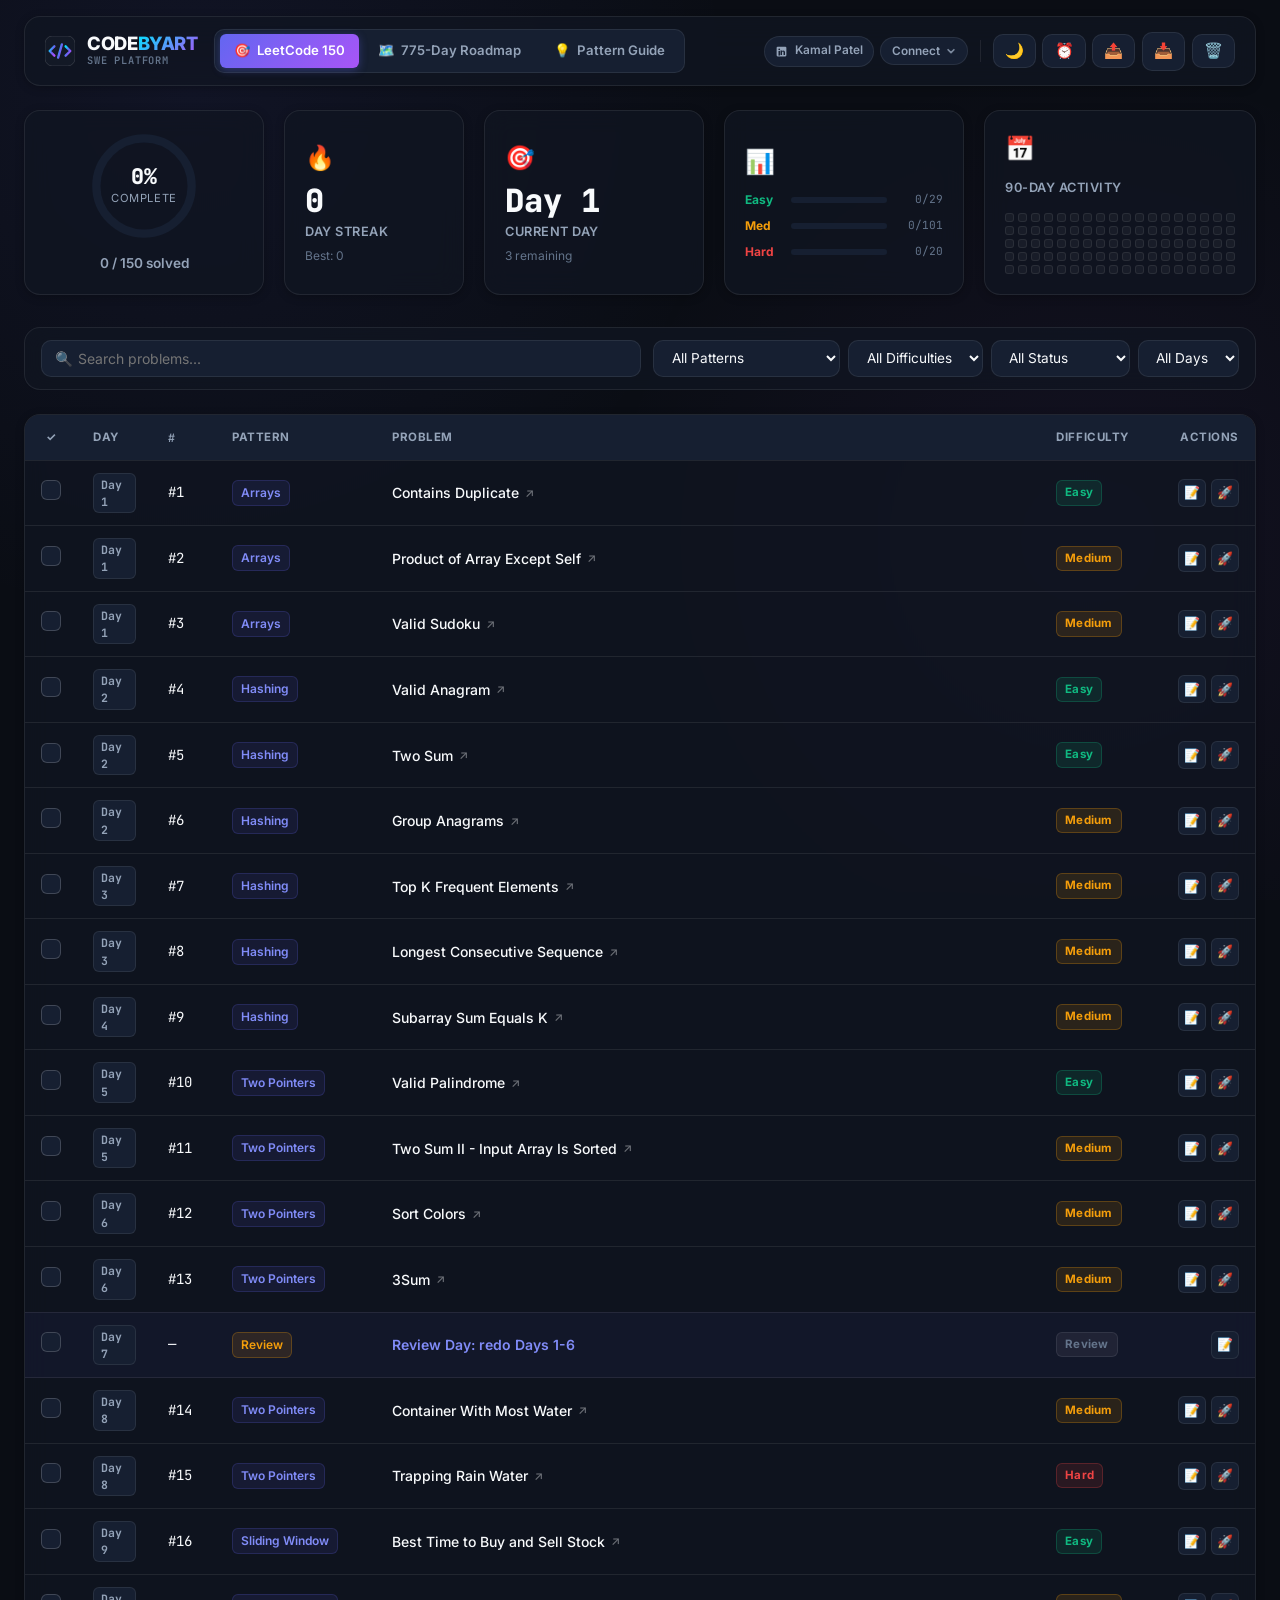
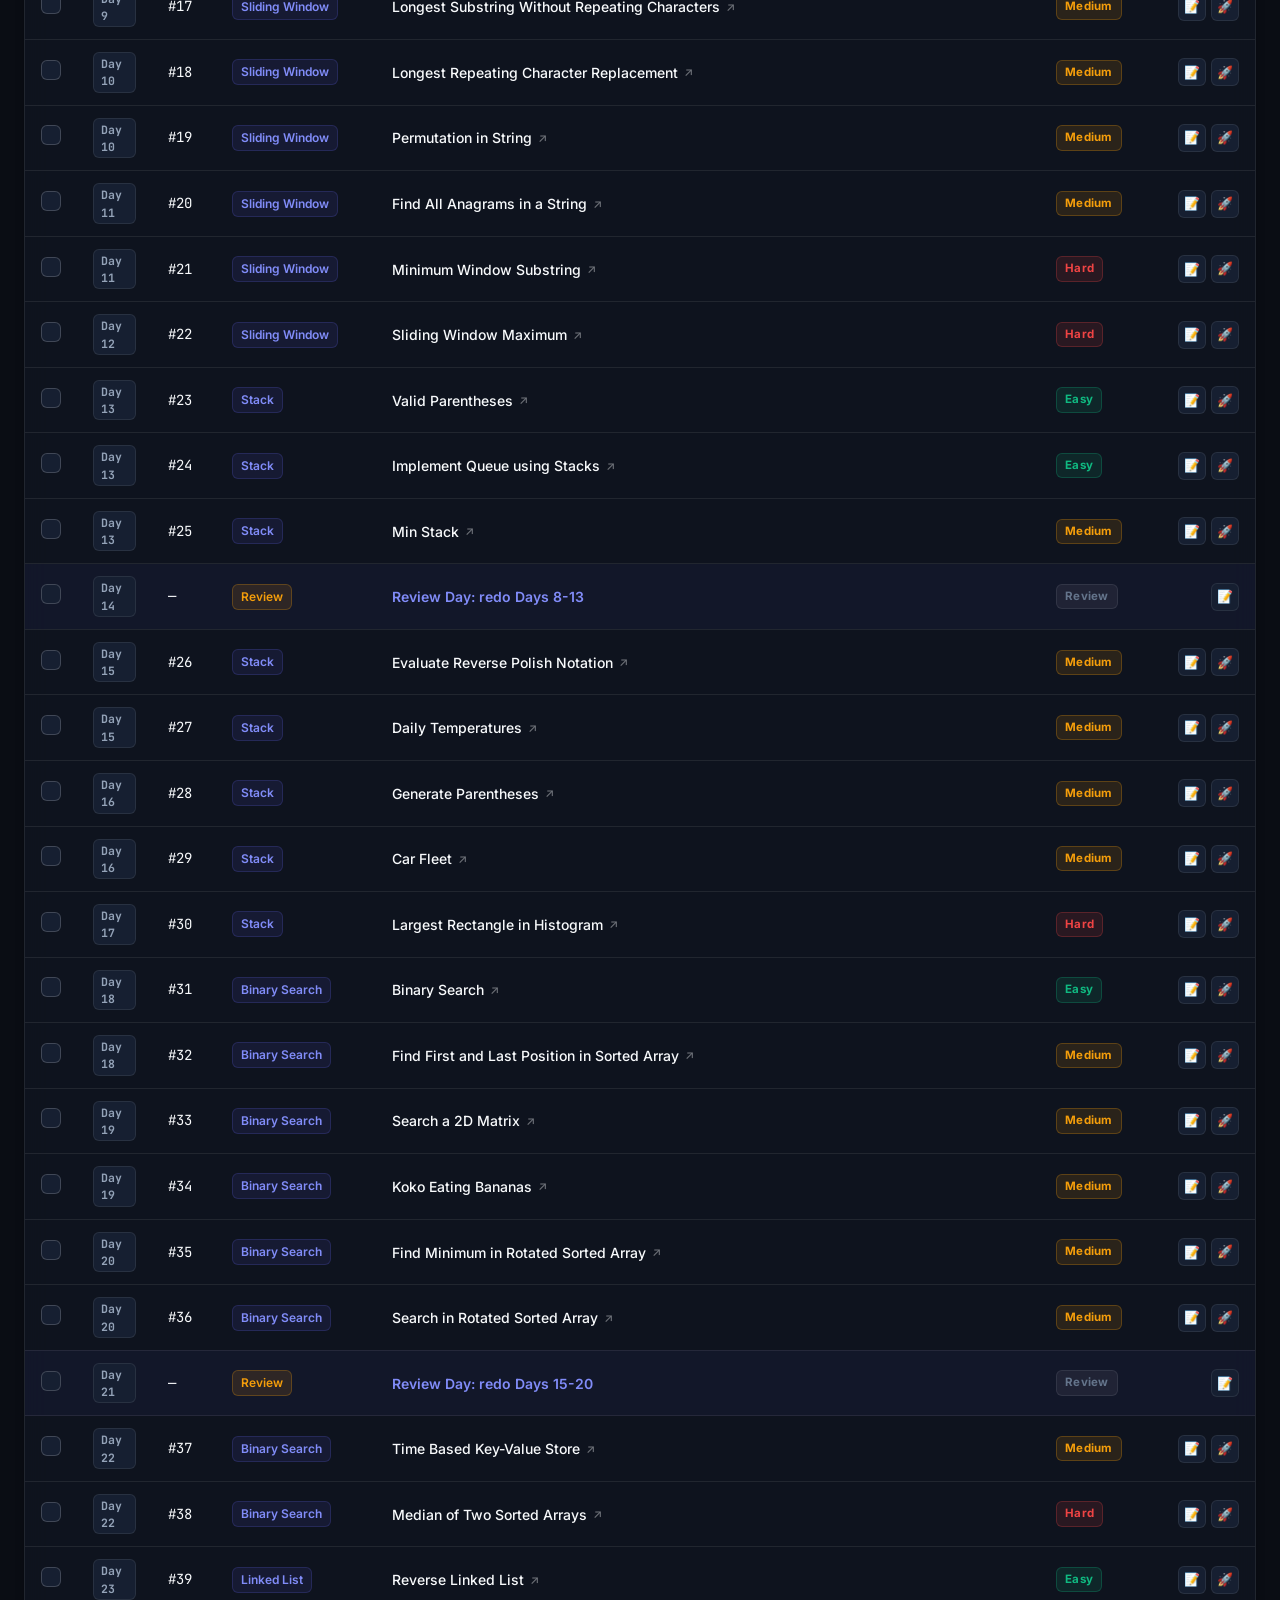
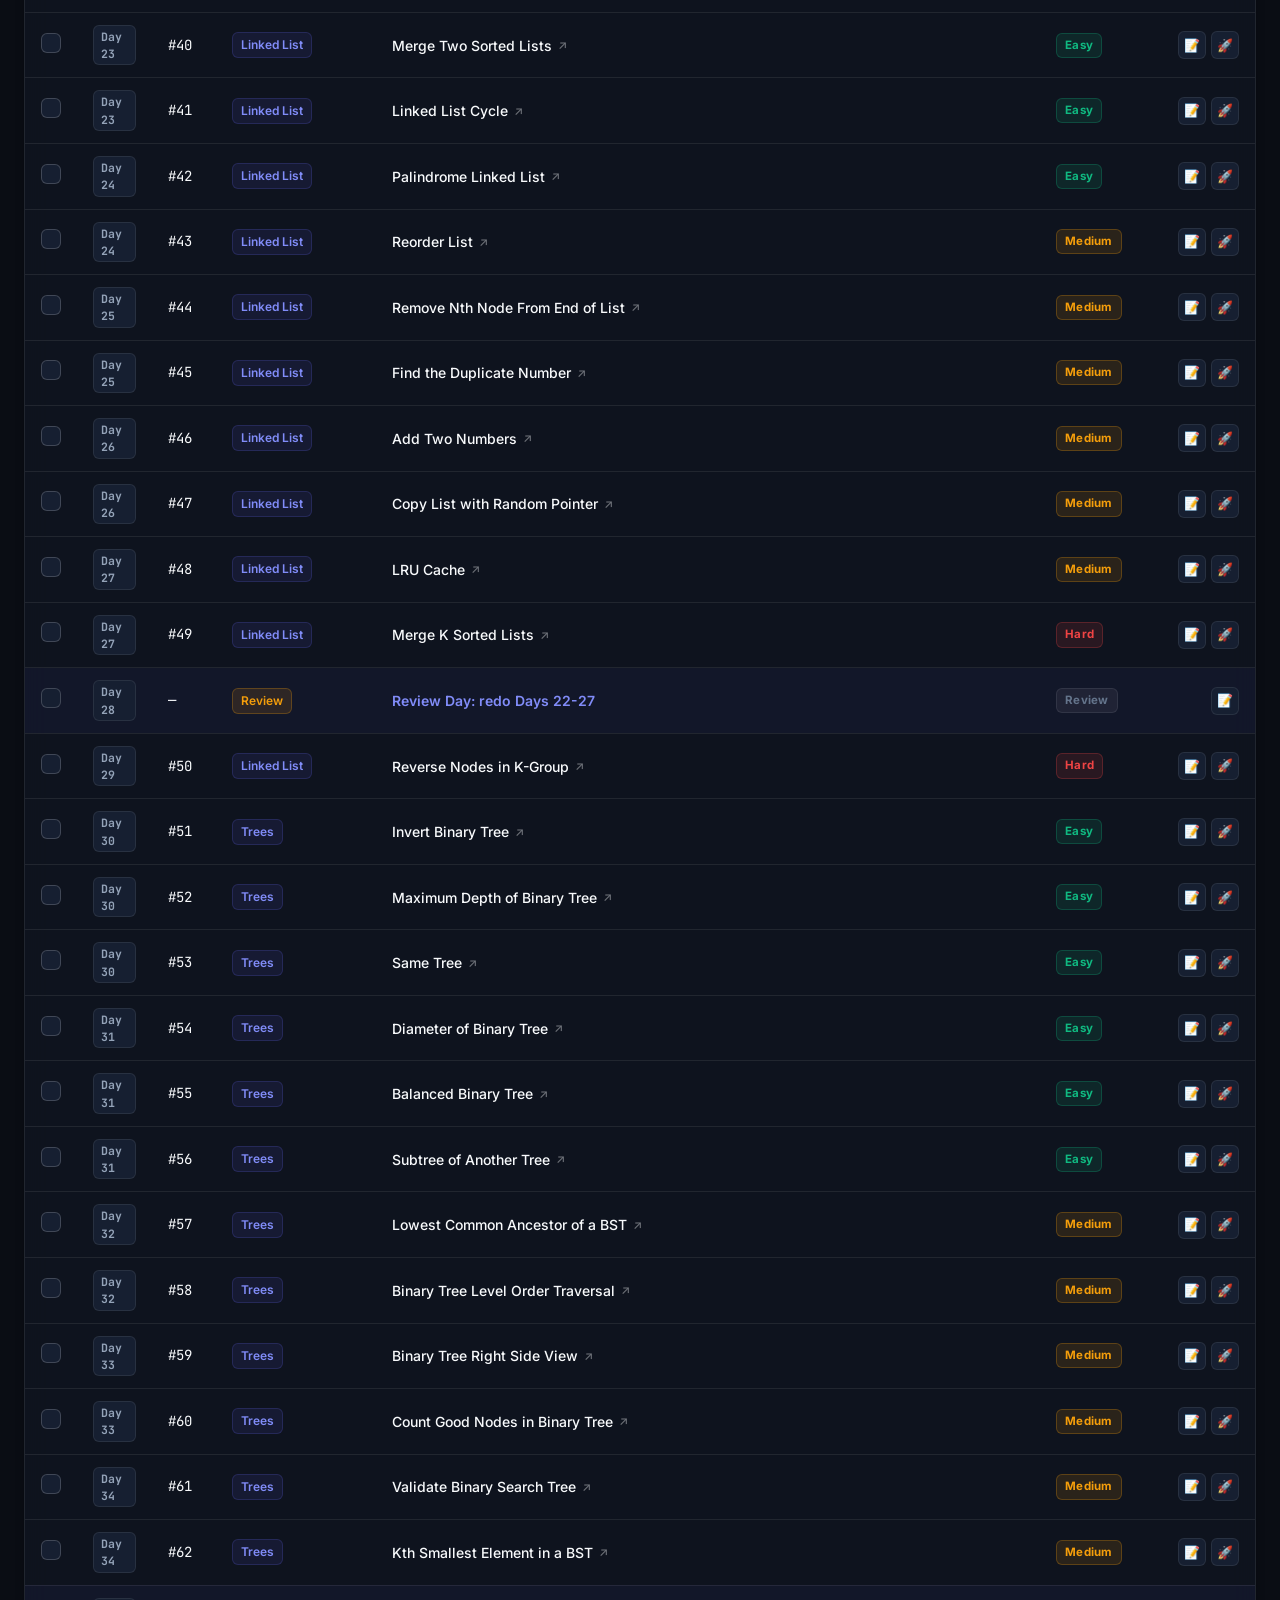
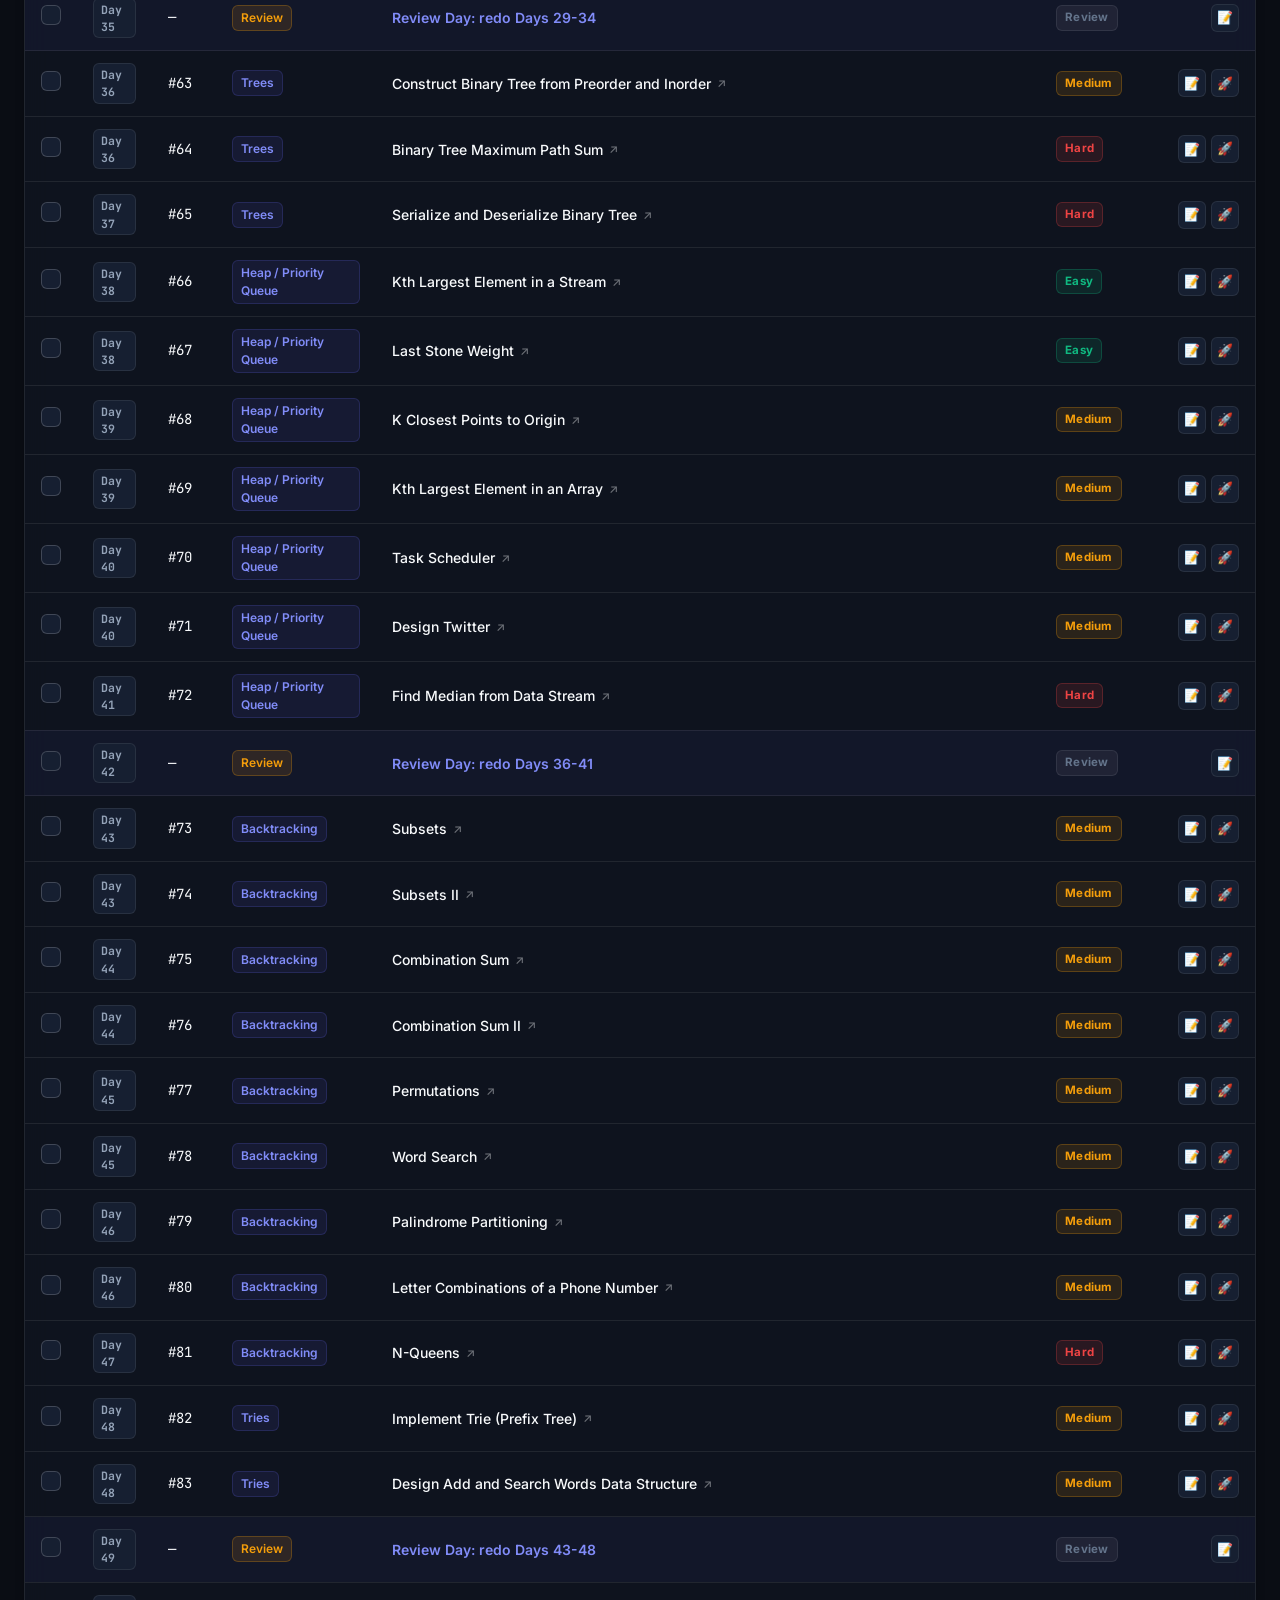
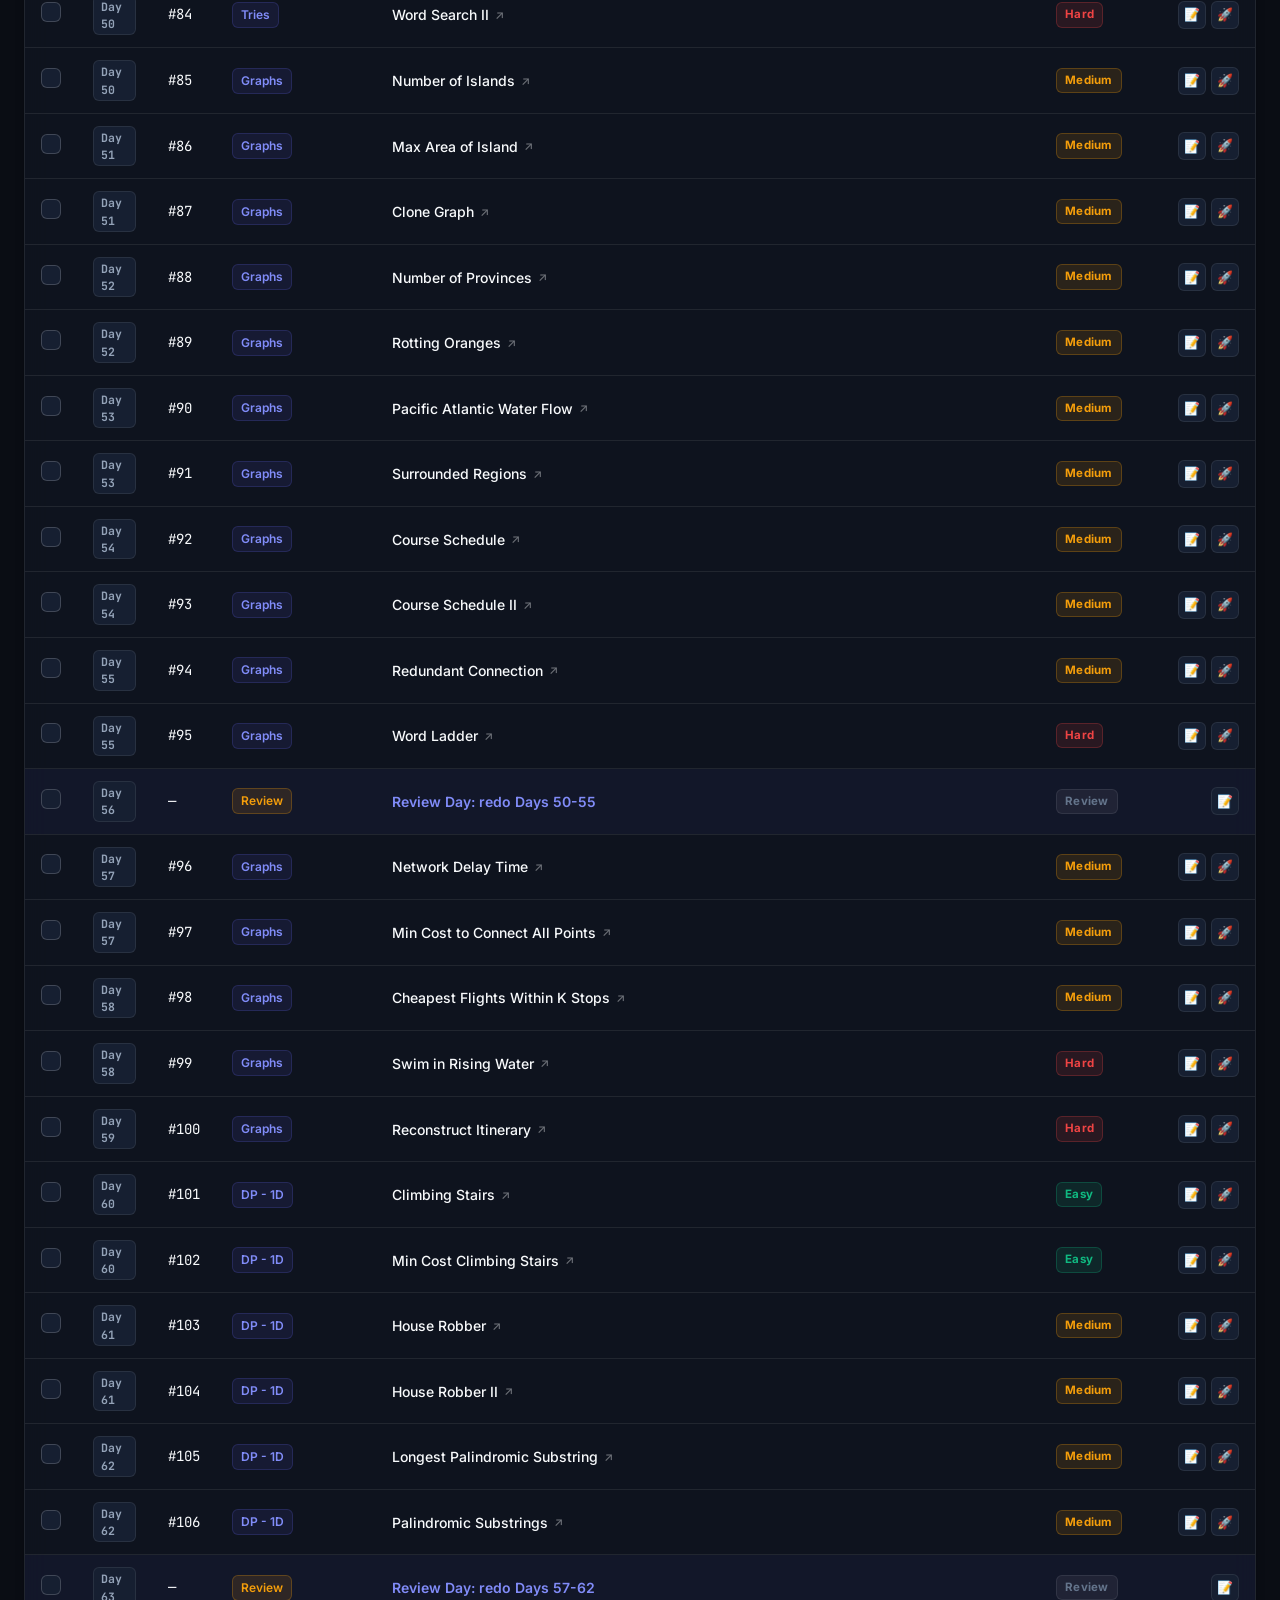
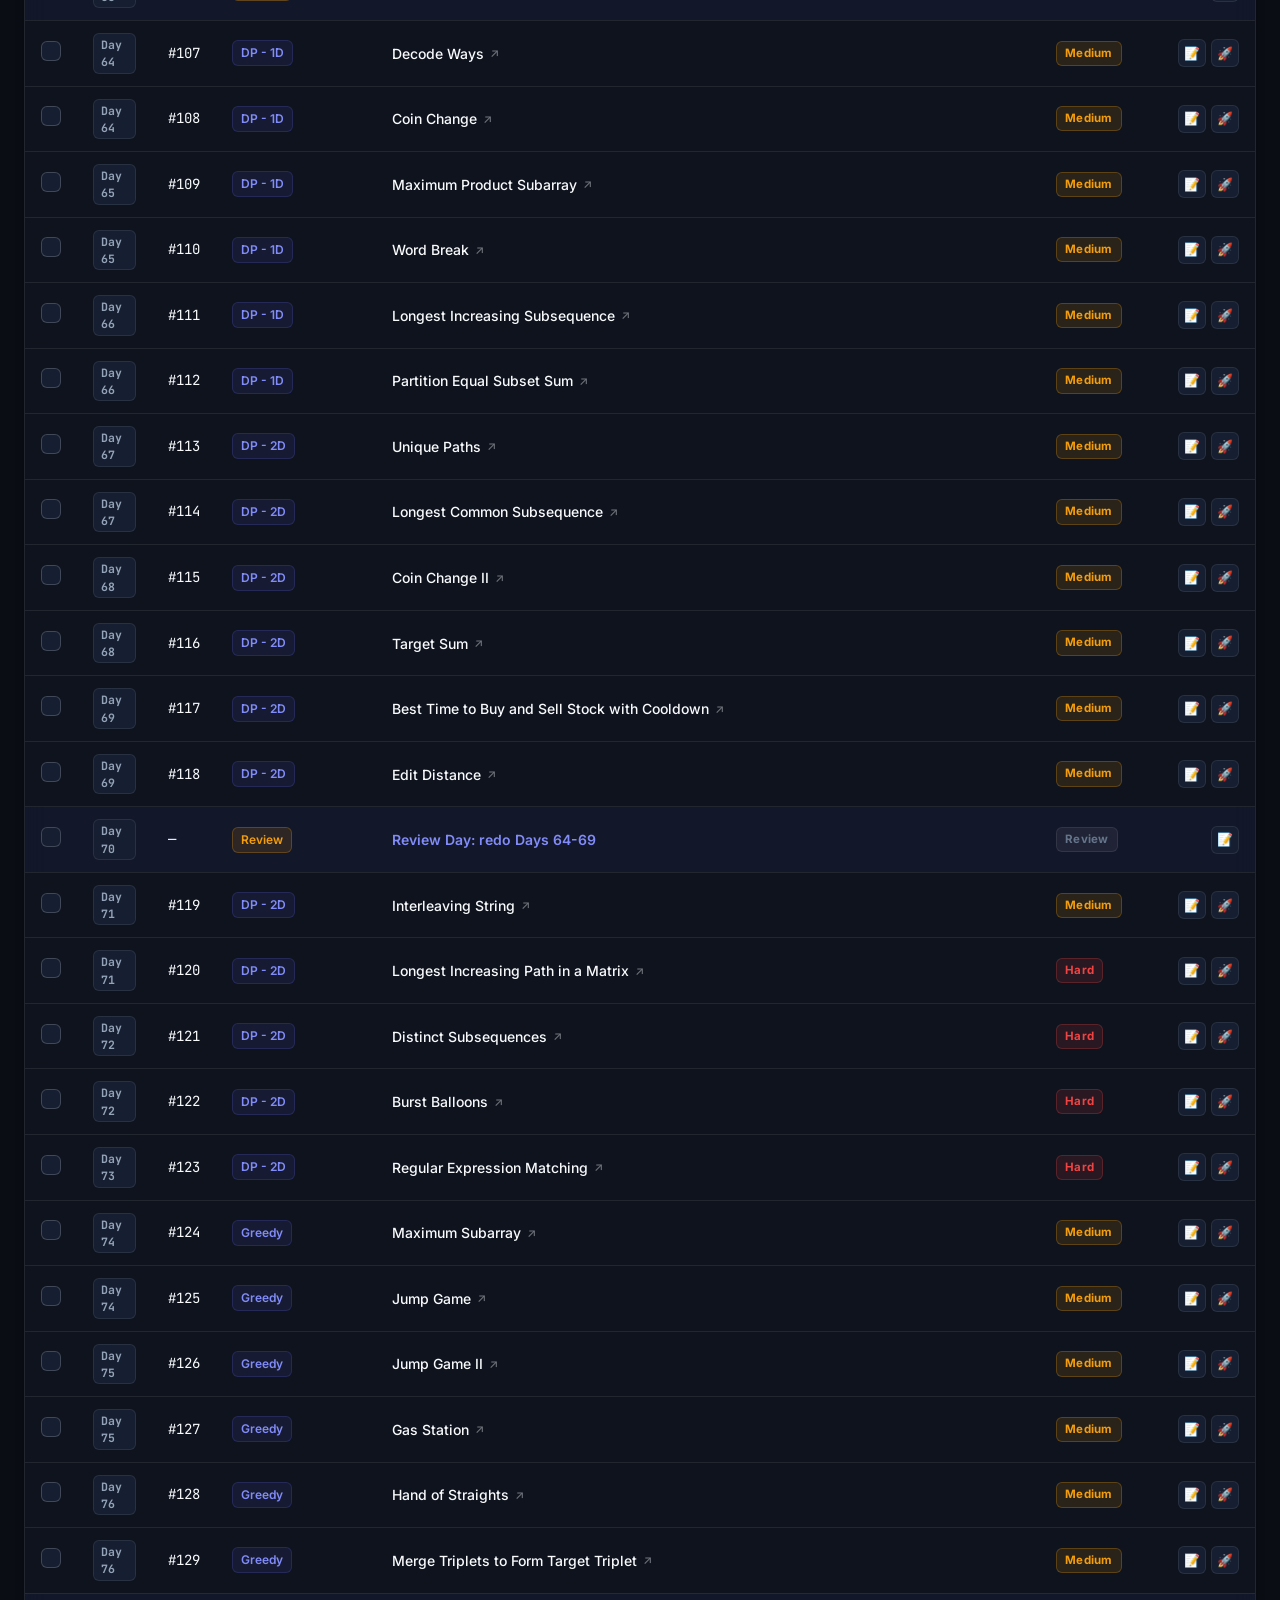
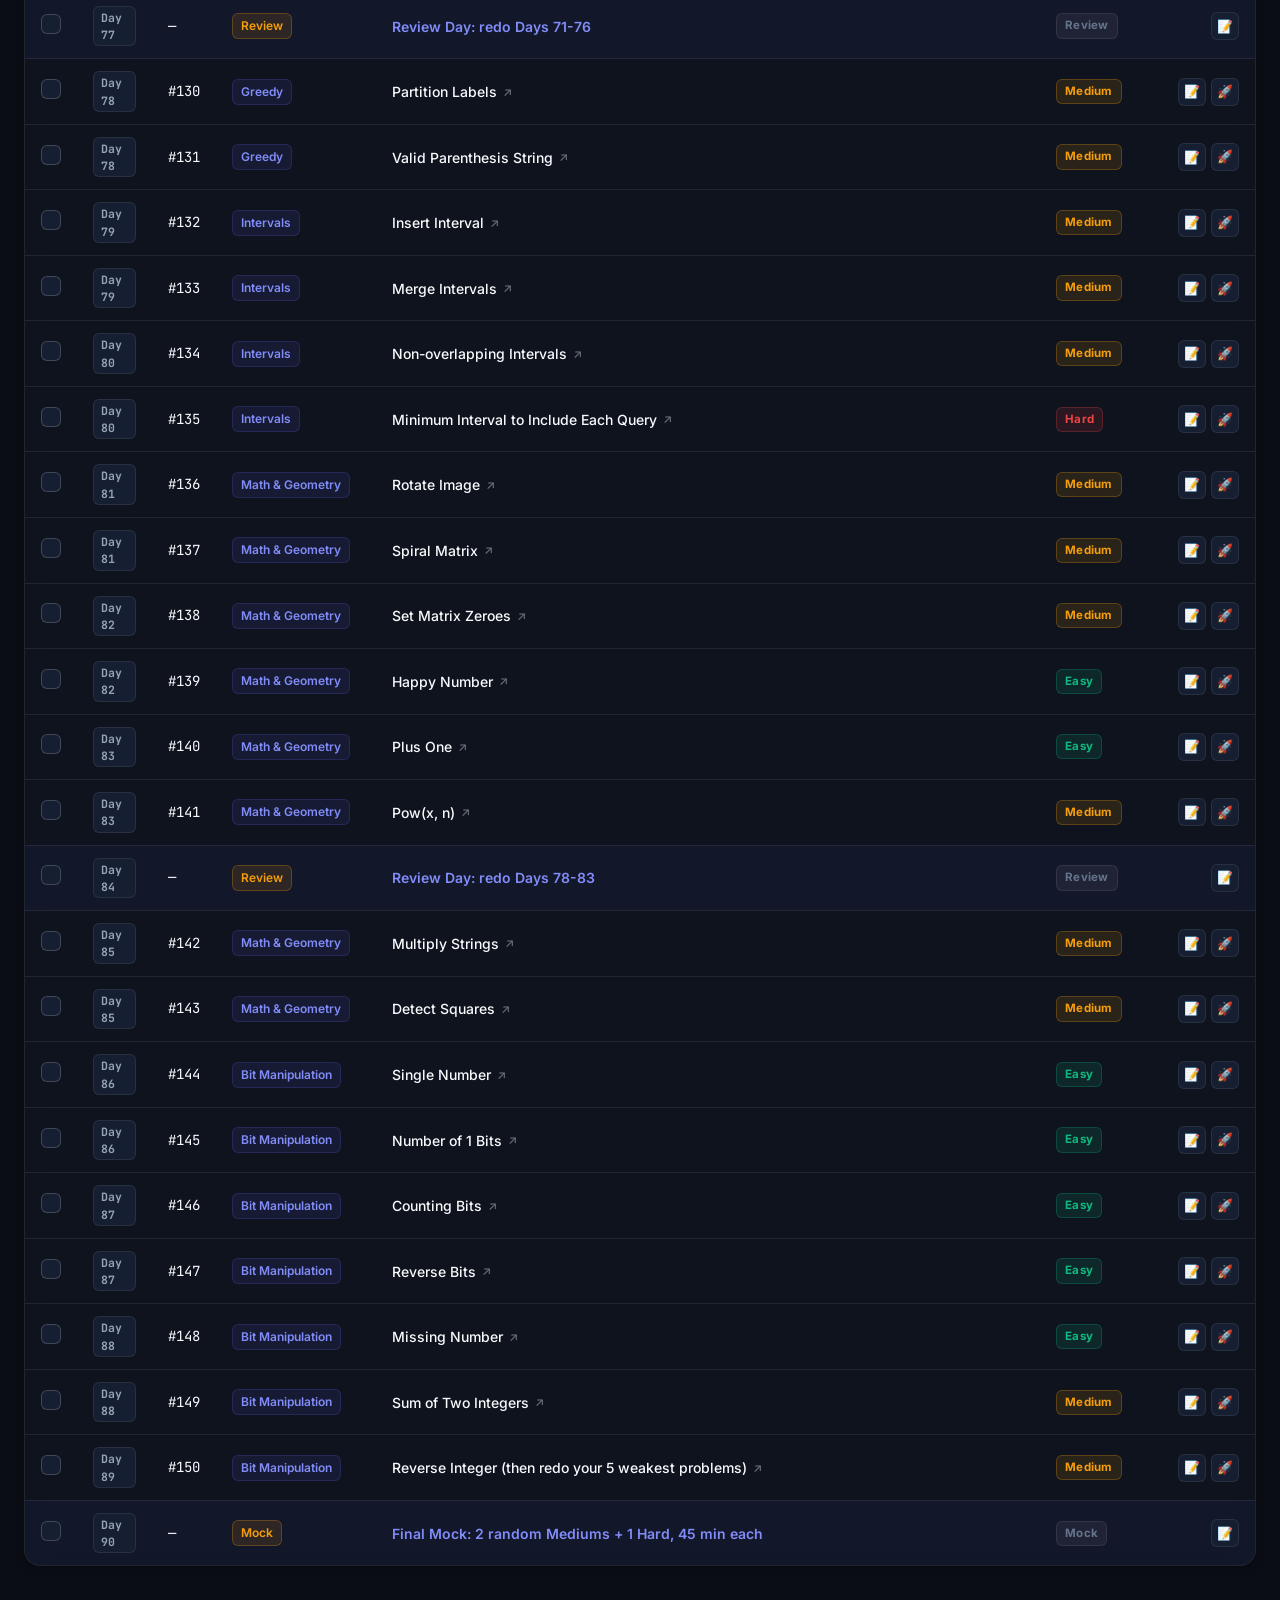
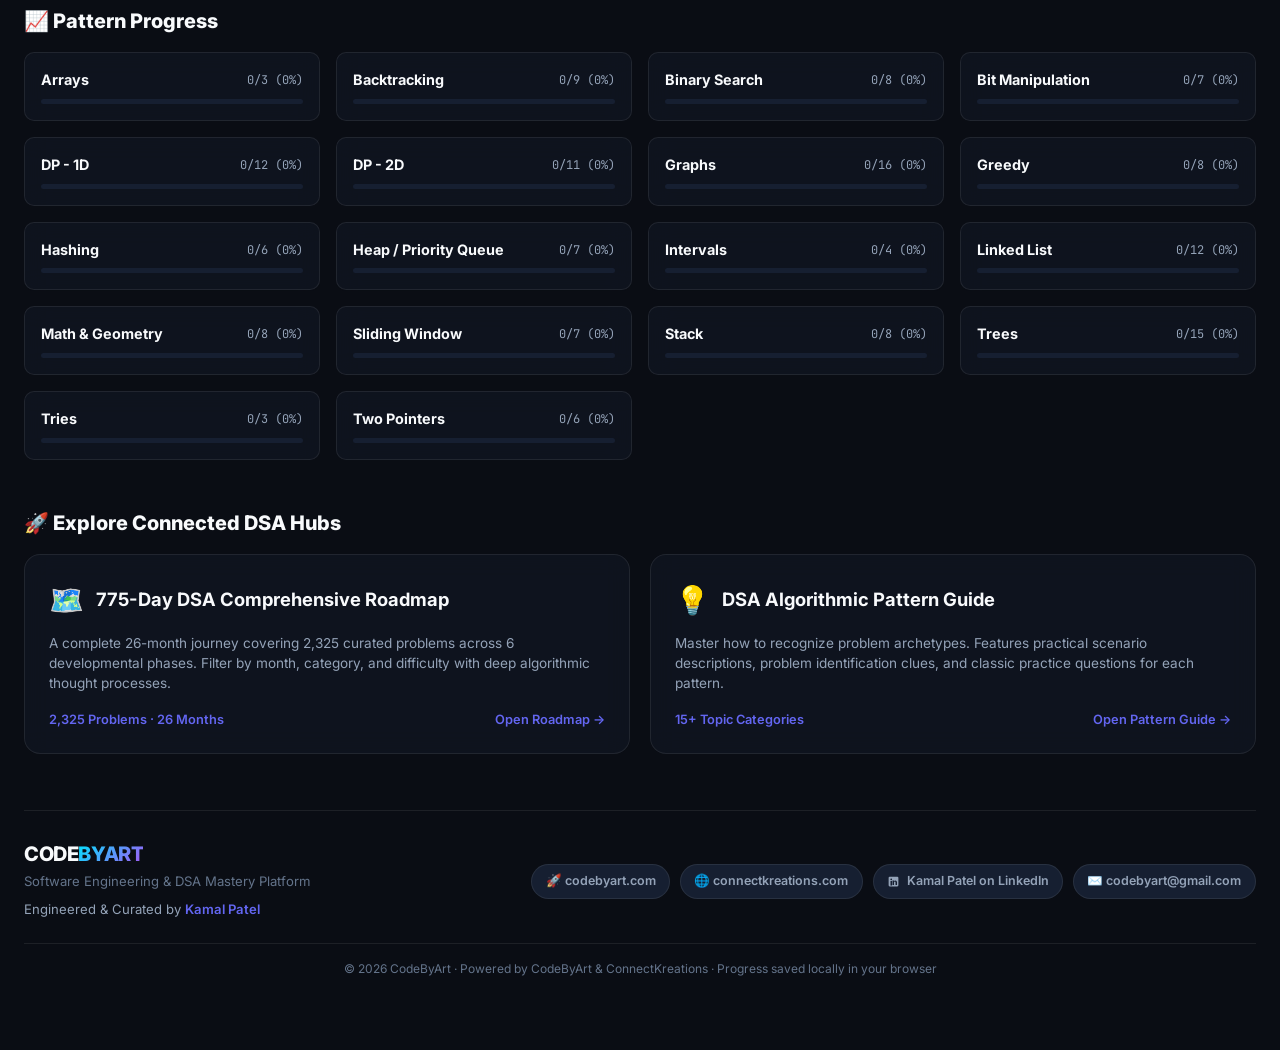
==== commit dc84f8b2: "fix: self-contained header dropdown styling in index.html" ====
--- a/index.html
+++ b/index.html
@@ -8,8 +8,152 @@
     <link rel="preconnect" href="https://fonts.googleapis.com">
     <link rel="preconnect" href="https://fonts.gstatic.com" crossorigin>
     <link href="https://fonts.googleapis.com/css2?family=Inter:wght@300;400;500;600;700;800;900&family=JetBrains+Mono:wght@400;500;600&display=swap" rel="stylesheet">
-    <link rel="stylesheet" href="styles.css">
+    <link rel="stylesheet" href="styles.css?v=0.1.2">
+    <style>
+        /* Self-Contained Header Dropdown Styling */
+        .header-dropdown {
+            position: relative;
+            display: inline-flex;
+            align-items: center;
+        }
+        .dropdown-trigger {
+            cursor: pointer;
+            font-family: inherit;
+            border: 1px solid var(--border-subtle, rgba(255, 255, 255, 0.12));
+            background: var(--bg-surface-elevated, #1a2234);
+            color: var(--text-secondary, #94a3b8);
+            display: inline-flex;
+            align-items: center;
+            gap: 0.4rem;
+            padding: 0.35rem 0.65rem;
+            border-radius: 99px;
+            font-size: 0.74rem;
+            font-weight: 600;
+            transition: all 0.2s ease;
+            outline: none;
+            -webkit-appearance: none;
+            appearance: none;
+        }
+        .dropdown-trigger:hover,
+        .header-dropdown.open .dropdown-trigger {
+            color: var(--text-primary, #ffffff);
+            border-color: var(--border-accent, #6366f1);
+            background: var(--bg-surface, #131926);
+        }
+        .dropdown-caret {
+            transition: transform 0.2s ease;
+            opacity: 0.8;
+        }
+        .header-dropdown:hover .dropdown-caret,
+        .header-dropdown.open .dropdown-caret {
+            transform: rotate(180deg);
+        }
+        .dropdown-menu {
+            position: absolute;
+            top: calc(100% + 8px);
+            right: 0;
+            width: 250px;
+            background: var(--bg-surface-elevated, #151c2c);
+            backdrop-filter: blur(20px);
+            -webkit-backdrop-filter: blur(20px);
+            border: 1px solid var(--border-subtle, rgba(255, 255, 255, 0.12));
+            border-radius: 12px;
+            box-shadow: 0 16px 36px rgba(0, 0, 0, 0.5), 0 4px 12px rgba(0, 0, 0, 0.3);
+            padding: 0.5rem;
+            z-index: 1000;
+            opacity: 0;
+            visibility: hidden;
+            transform: translateY(-6px);
+            transition: opacity 0.2s cubic-bezier(0.16, 1, 0.3, 1), 
+                        transform 0.2s cubic-bezier(0.16, 1, 0.3, 1), 
+                        visibility 0.2s;
+            pointer-events: none;
+        }
+        .header-dropdown:hover .dropdown-menu,
+        .header-dropdown.open .dropdown-menu {
+            opacity: 1;
+            visibility: visible;
+            transform: translateY(0);
+            pointer-events: auto;
+        }
+        .dropdown-header {
+            font-size: 0.66rem;
+            font-weight: 700;
+            text-transform: uppercase;
+            letter-spacing: 0.08em;
+            color: var(--text-muted, #64748b);
+            padding: 0.4rem 0.6rem 0.25rem;
+        }
+        .dropdown-item {
+            display: flex;
+            align-items: center;
+            gap: 0.65rem;
+            padding: 0.55rem 0.65rem;
+            border-radius: 8px;
+            color: var(--text-secondary, #cbd5e1);
+            text-decoration: none !important;
+            transition: all 0.15s ease;
+        }
+        .dropdown-item:hover {
+            background: rgba(99, 102, 241, 0.12);
+            color: #ffffff;
+            text-decoration: none !important;
+        }
+        .dropdown-item-icon {
+            width: 22px;
+            height: 22px;
+            display: flex;
+            align-items: center;
+            justify-content: center;
+            font-size: 0.95rem;
+            flex-shrink: 0;
+        }
+        .dropdown-item-text {
+            display: flex;
+            flex-direction: column;
+            min-width: 0;
+            flex: 1;
+        }
+        .dropdown-item-title {
+            font-weight: 600;
+            font-size: 0.8rem;
+            color: var(--text-primary, #f1f5f9);
+            line-height: 1.25;
+            white-space: nowrap;
+            overflow: hidden;
+            text-overflow: ellipsis;
+        }
+        .dropdown-item-desc {
+            font-size: 0.68rem;
+            color: var(--text-muted, #94a3b8);
+            line-height: 1.2;
+            margin-top: 2px;
+        }
+        .dropdown-external {
+            font-size: 0.75rem;
+            color: var(--text-muted, #64748b);
+            margin-left: auto;
+            opacity: 0.7;
+        }
+        .dropdown-divider {
+            height: 1px;
+            background: var(--border-subtle, rgba(255, 255, 255, 0.08));
+            margin: 0.35rem 0;
+        }
+        [data-theme="light"] .dropdown-menu {
+            background: #ffffff;
+            border-color: rgba(0, 0, 0, 0.1);
+            box-shadow: 0 12px 30px rgba(0, 0, 0, 0.12);
+        }
+        [data-theme="light"] .dropdown-item:hover {
+            background: rgba(99, 102, 241, 0.08);
+        }
+        [data-theme="light"] .dropdown-item-title {
+            color: #1e293b;
+        }
+    </style>
 </head>
+
 <body>
     <!-- Reminder Toast -->
     <div id="reminder-toast" class="reminder-toast hidden">
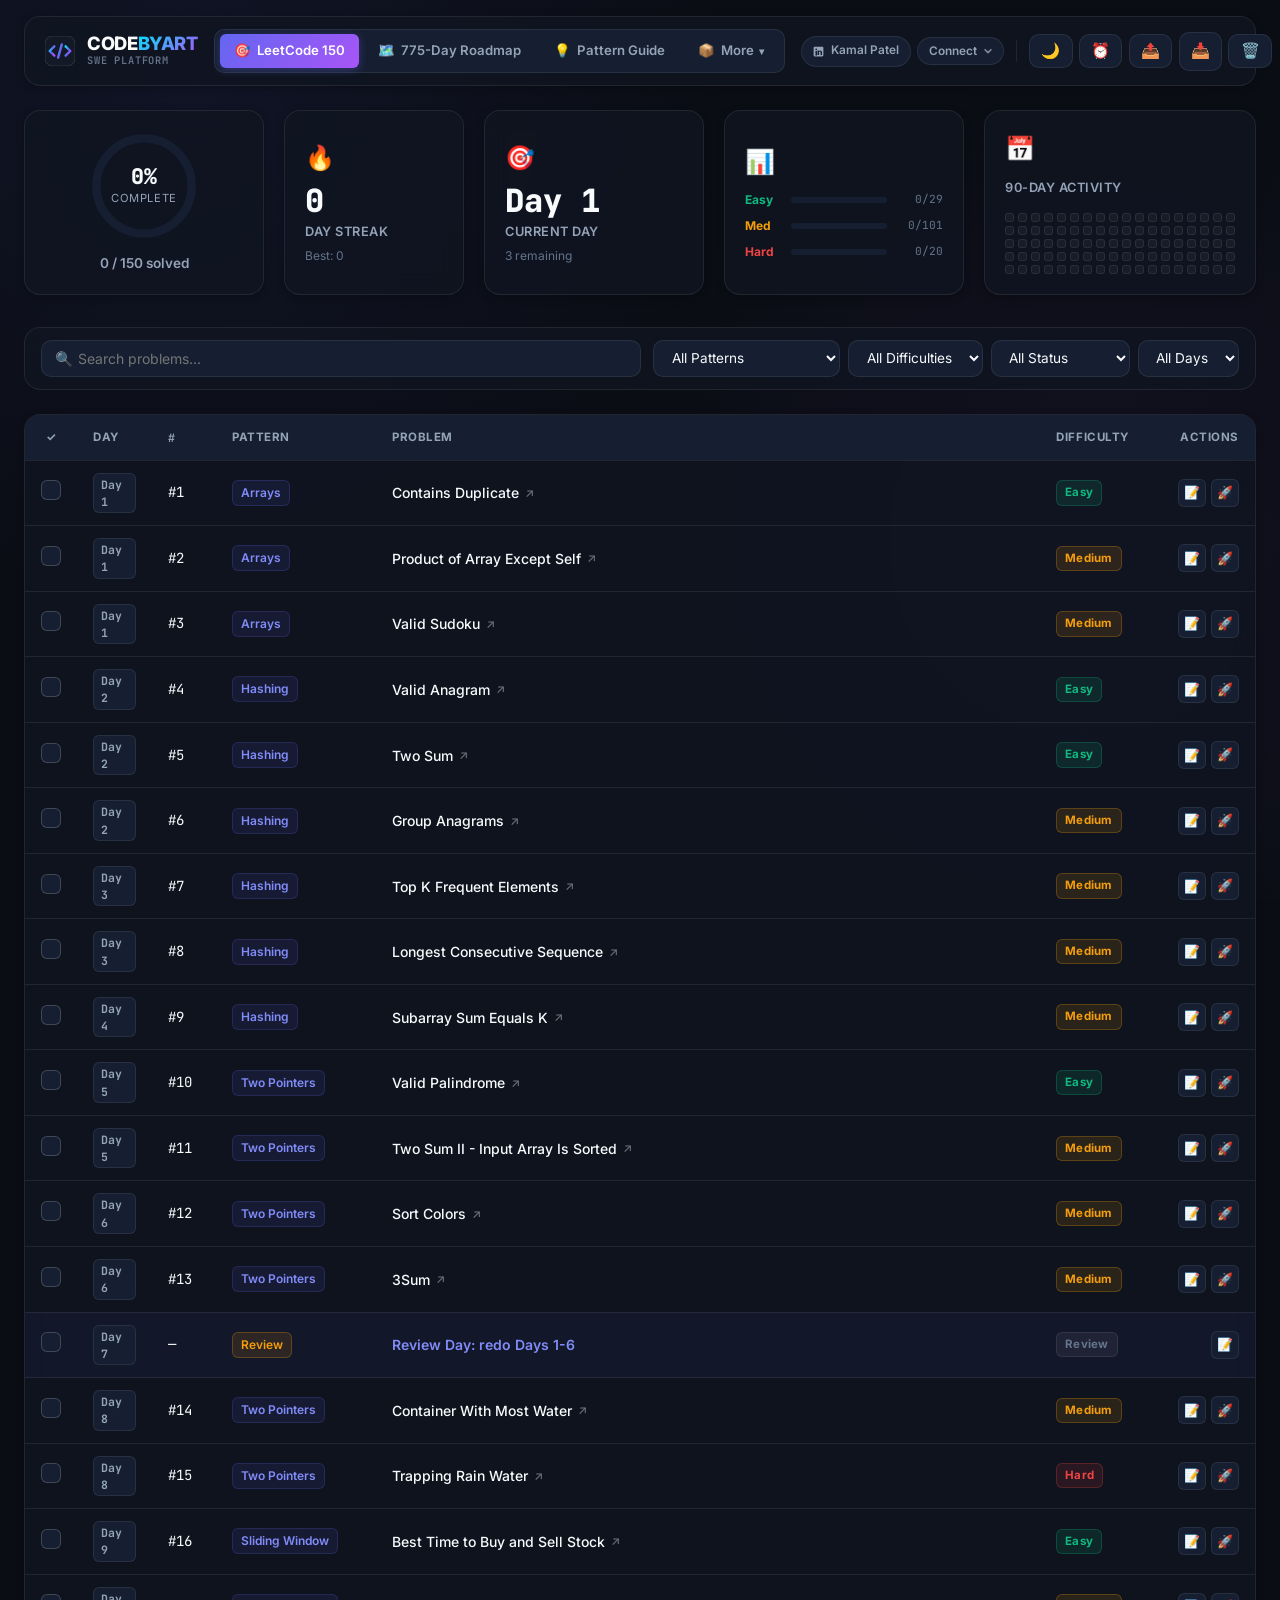
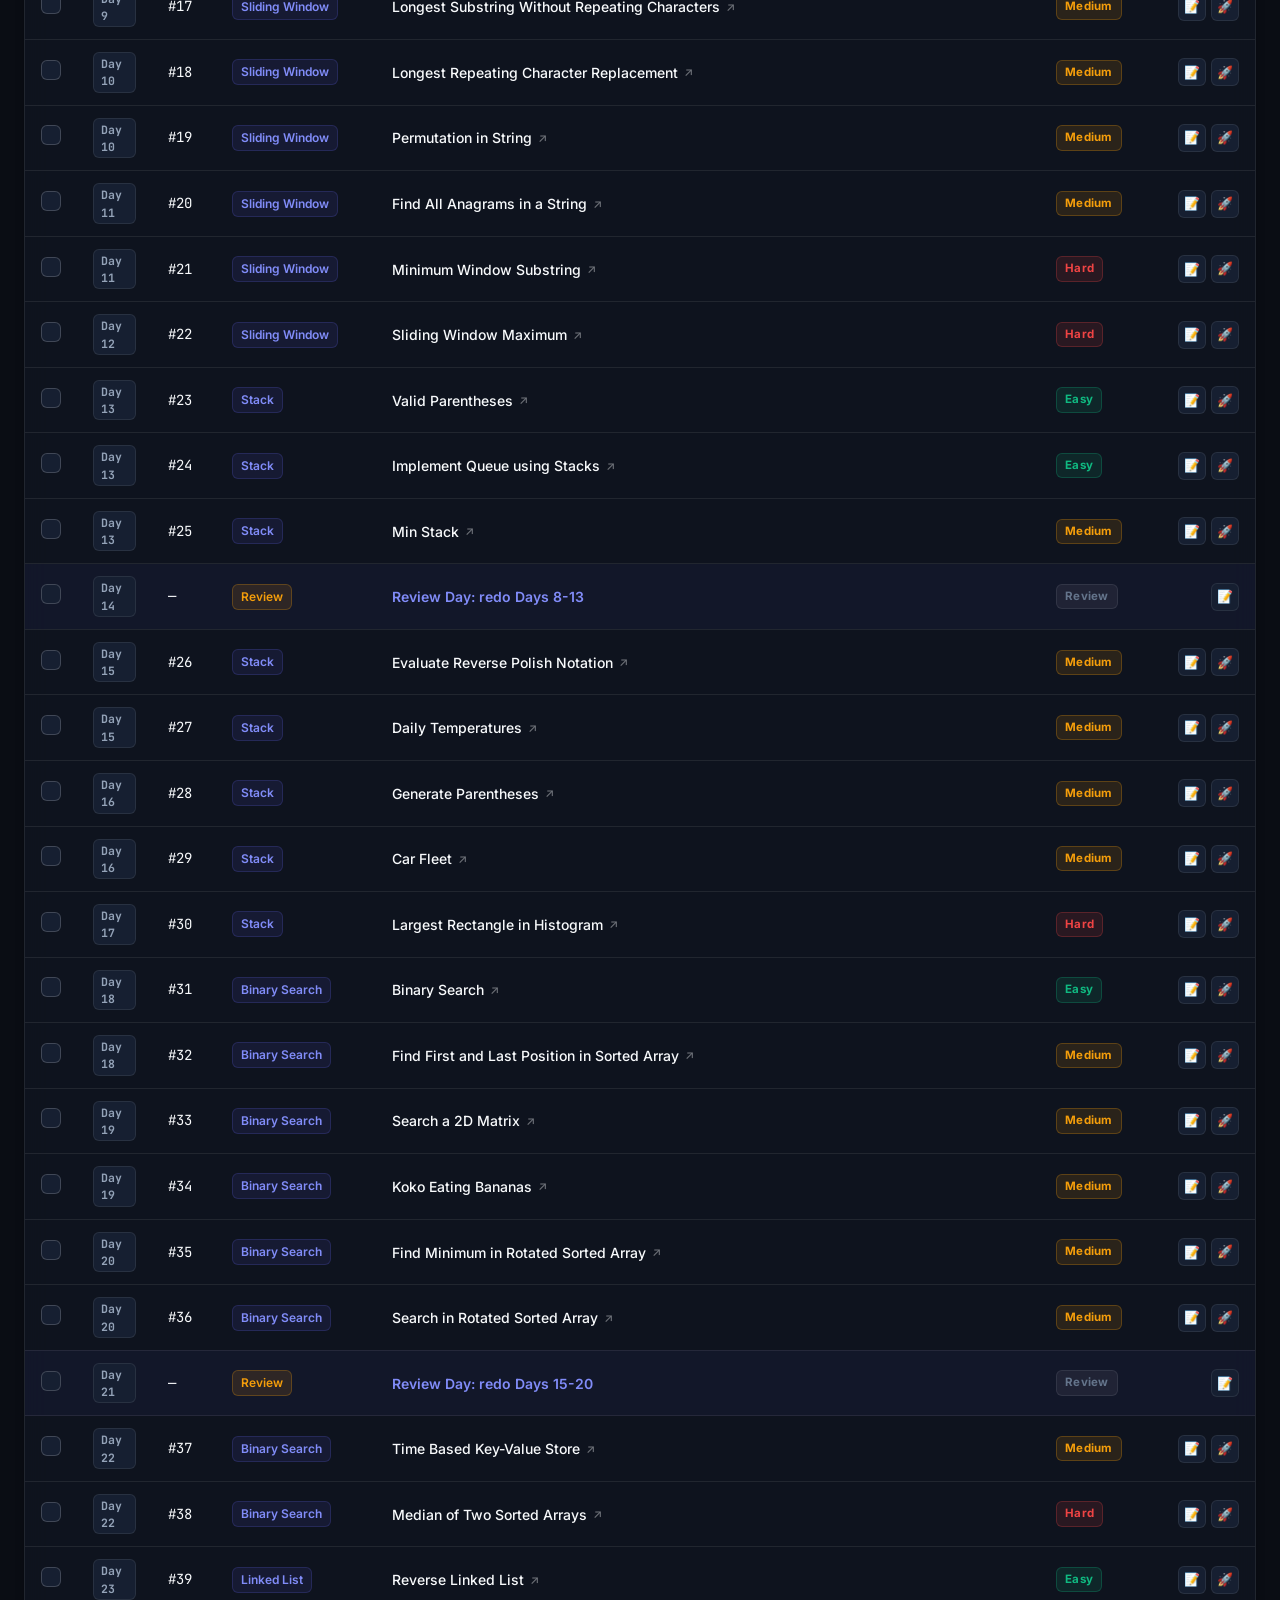
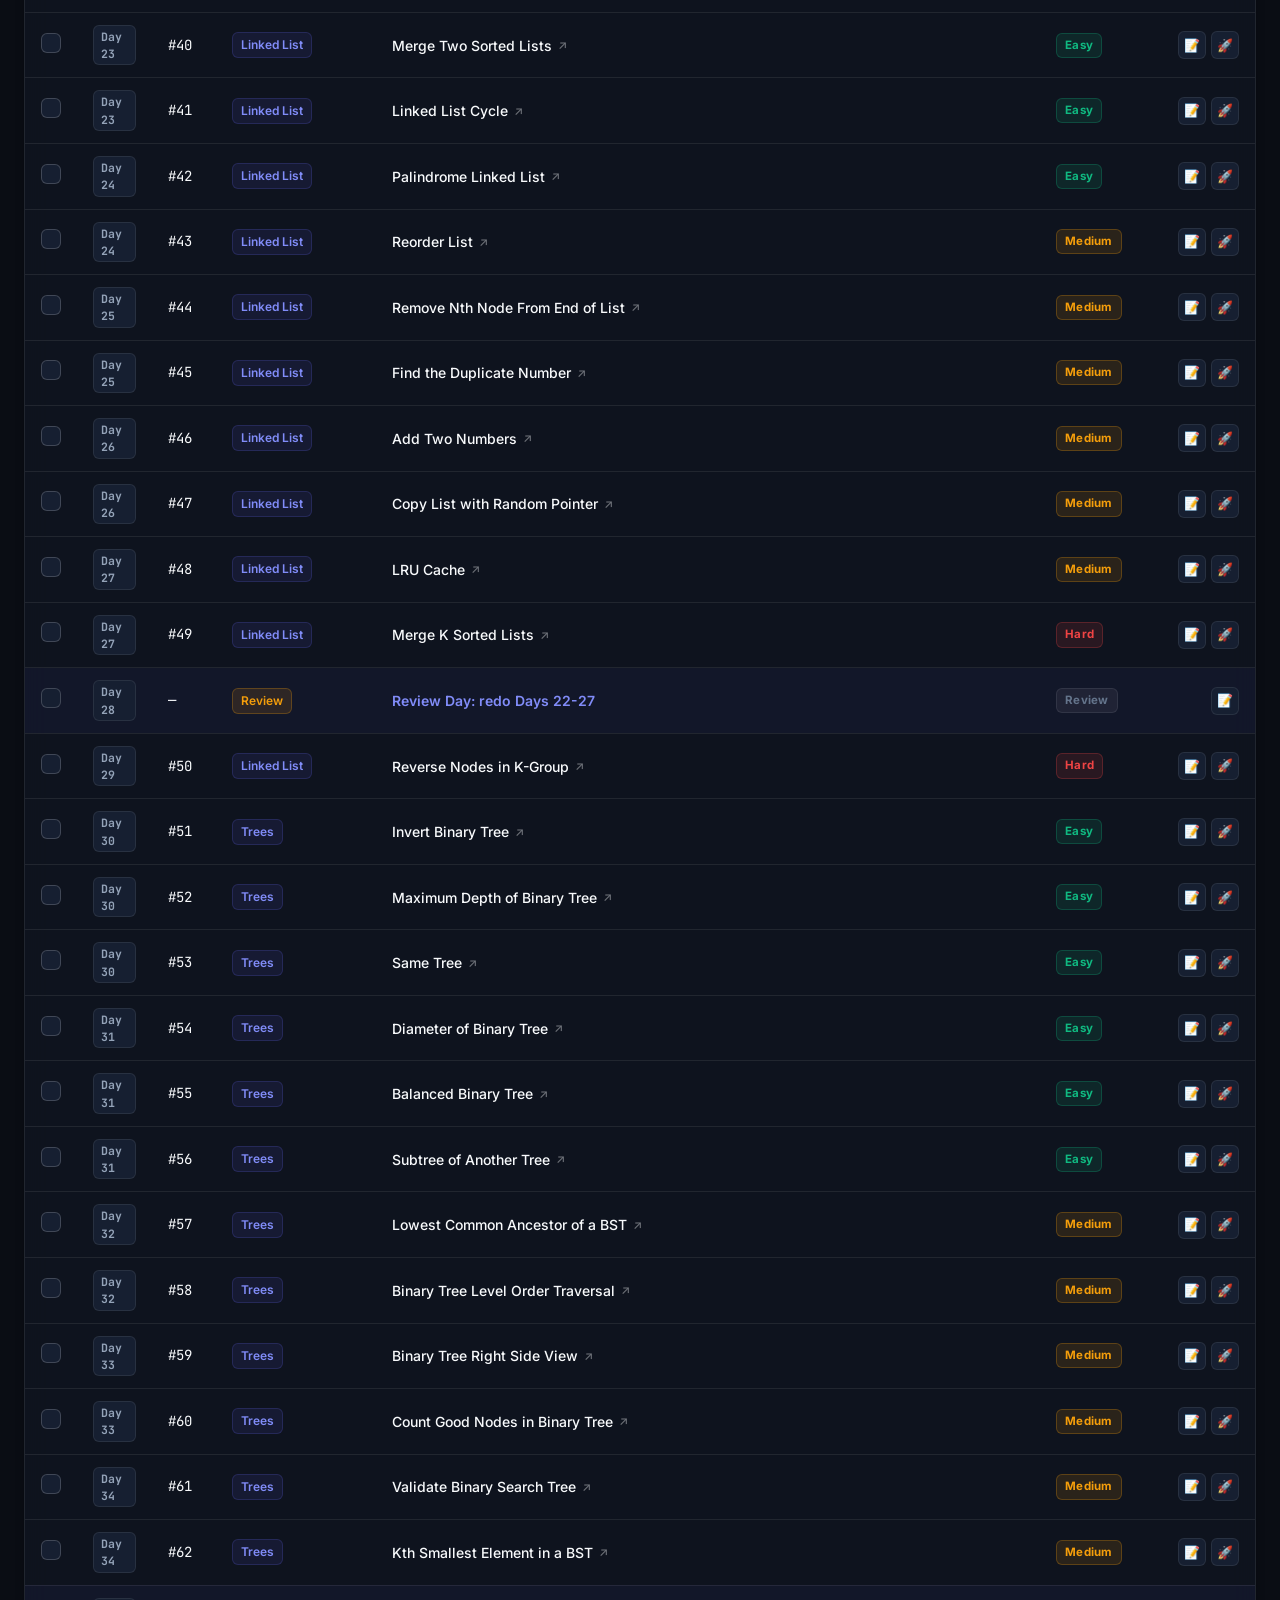
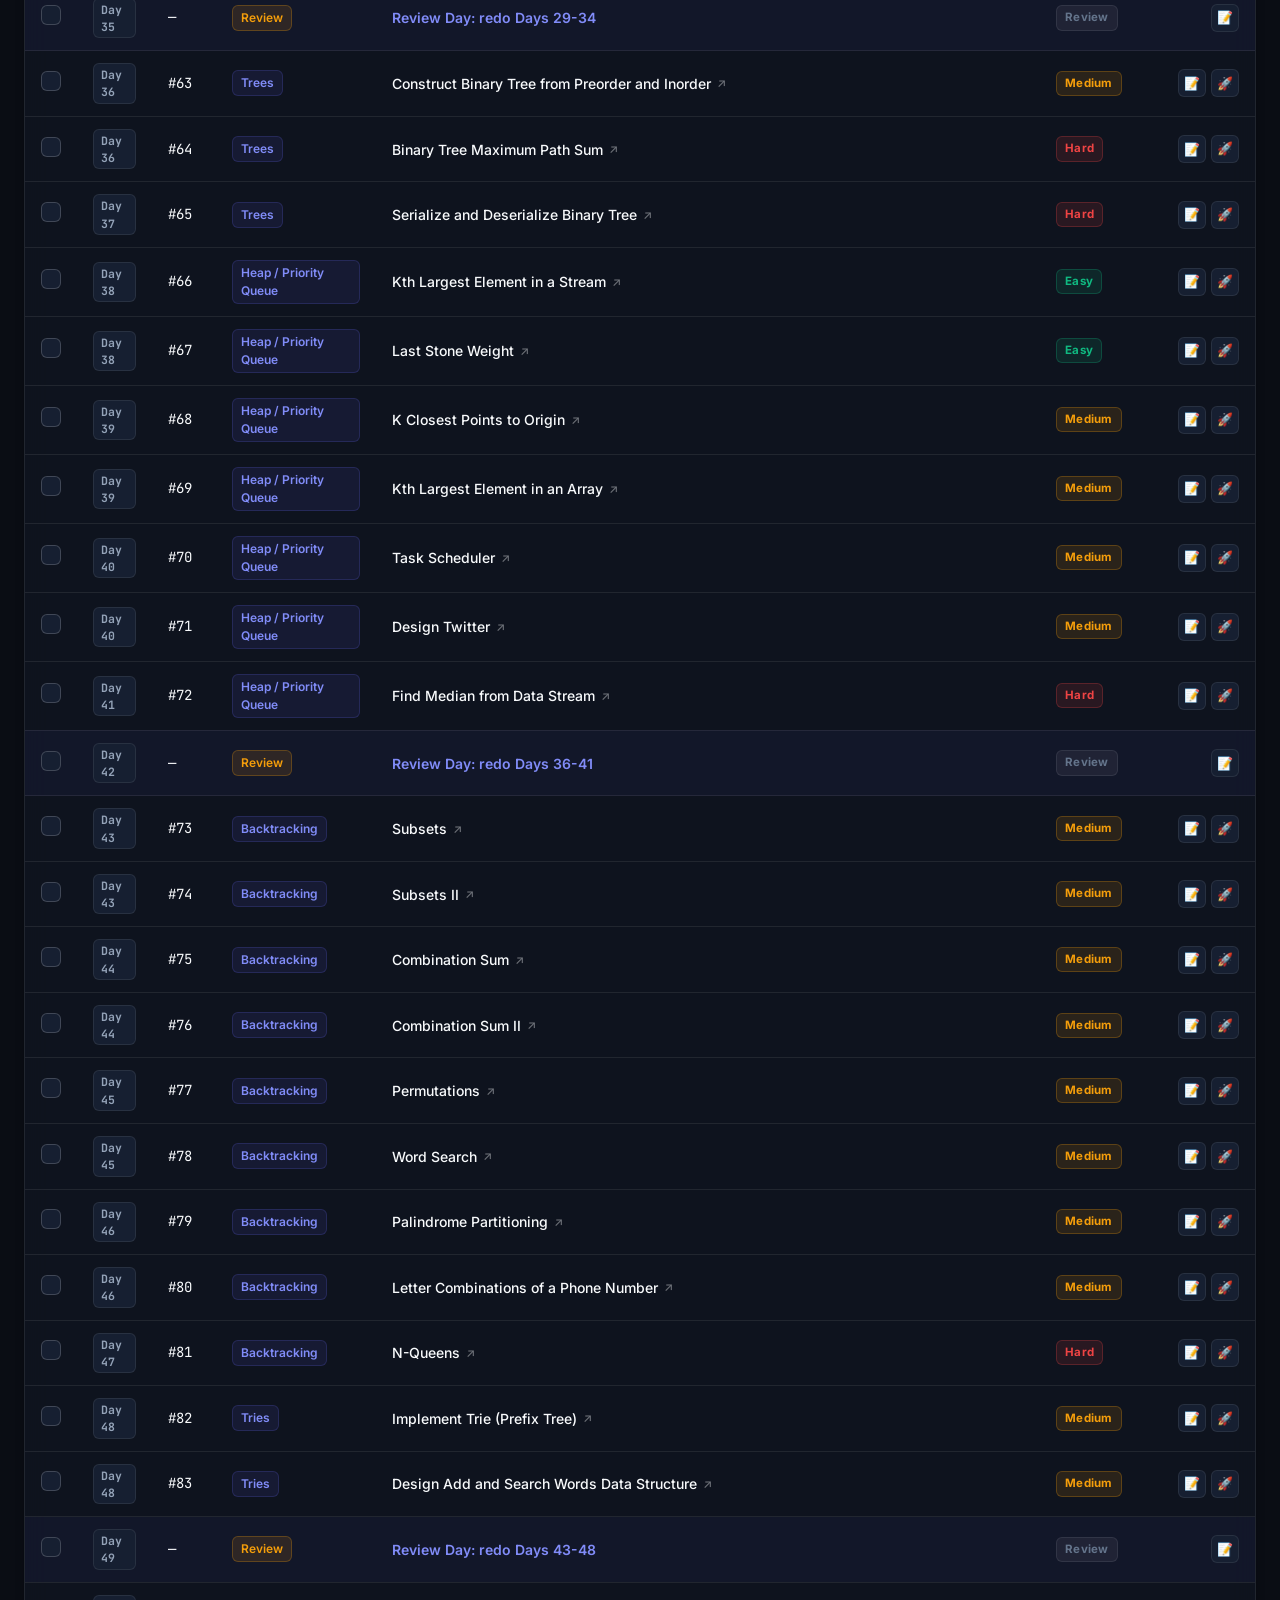
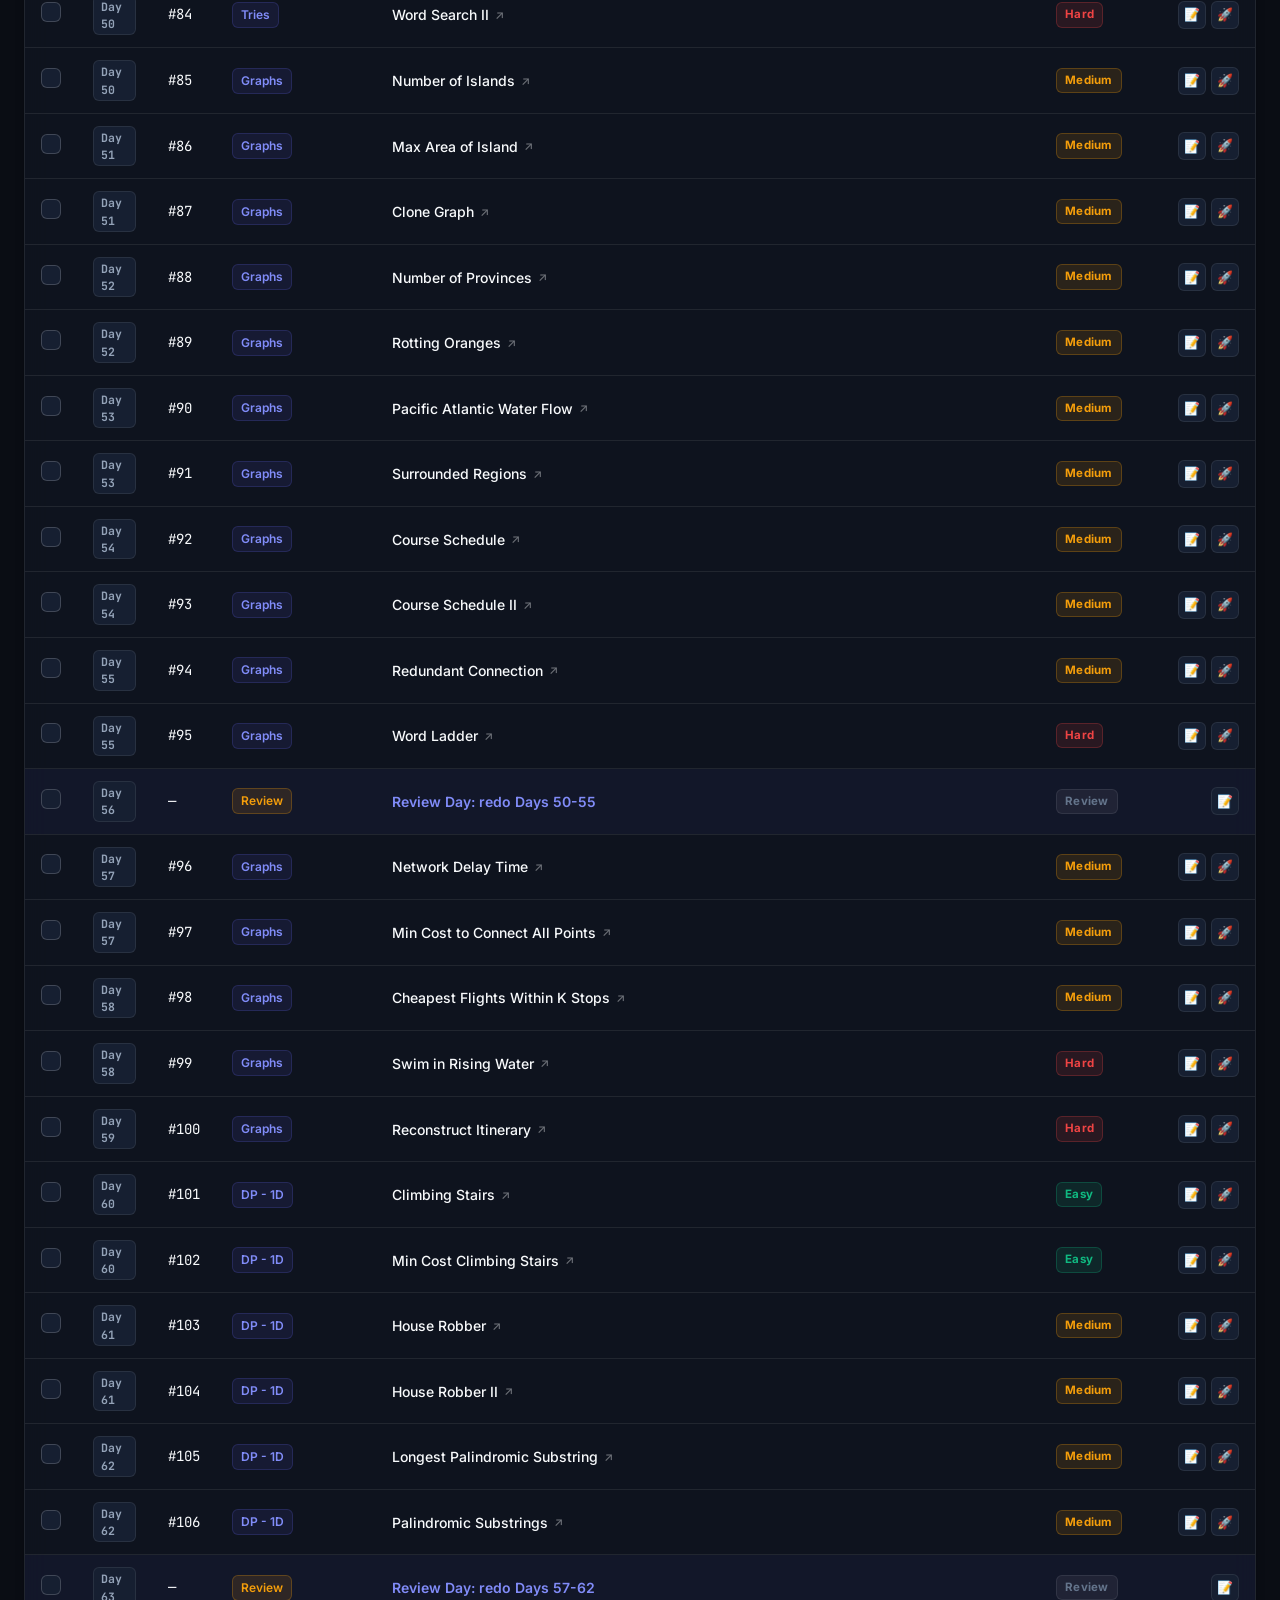
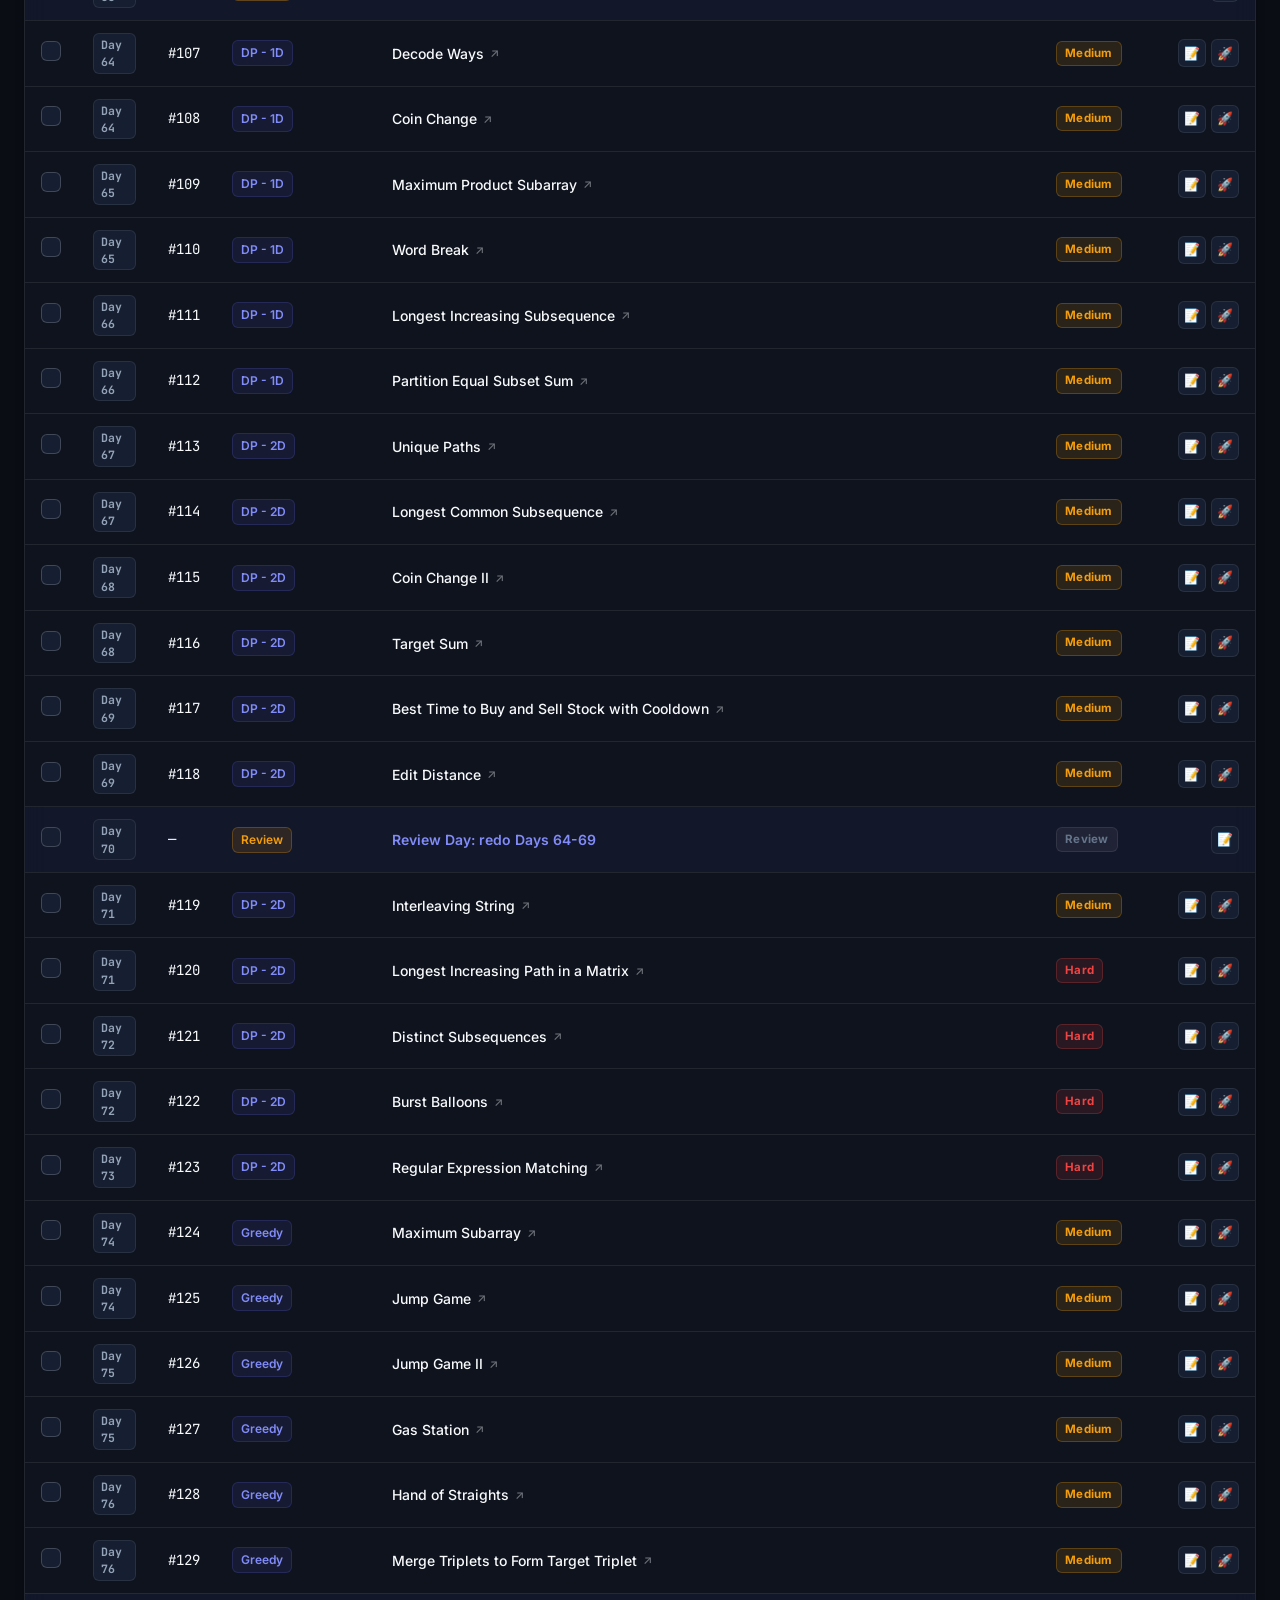
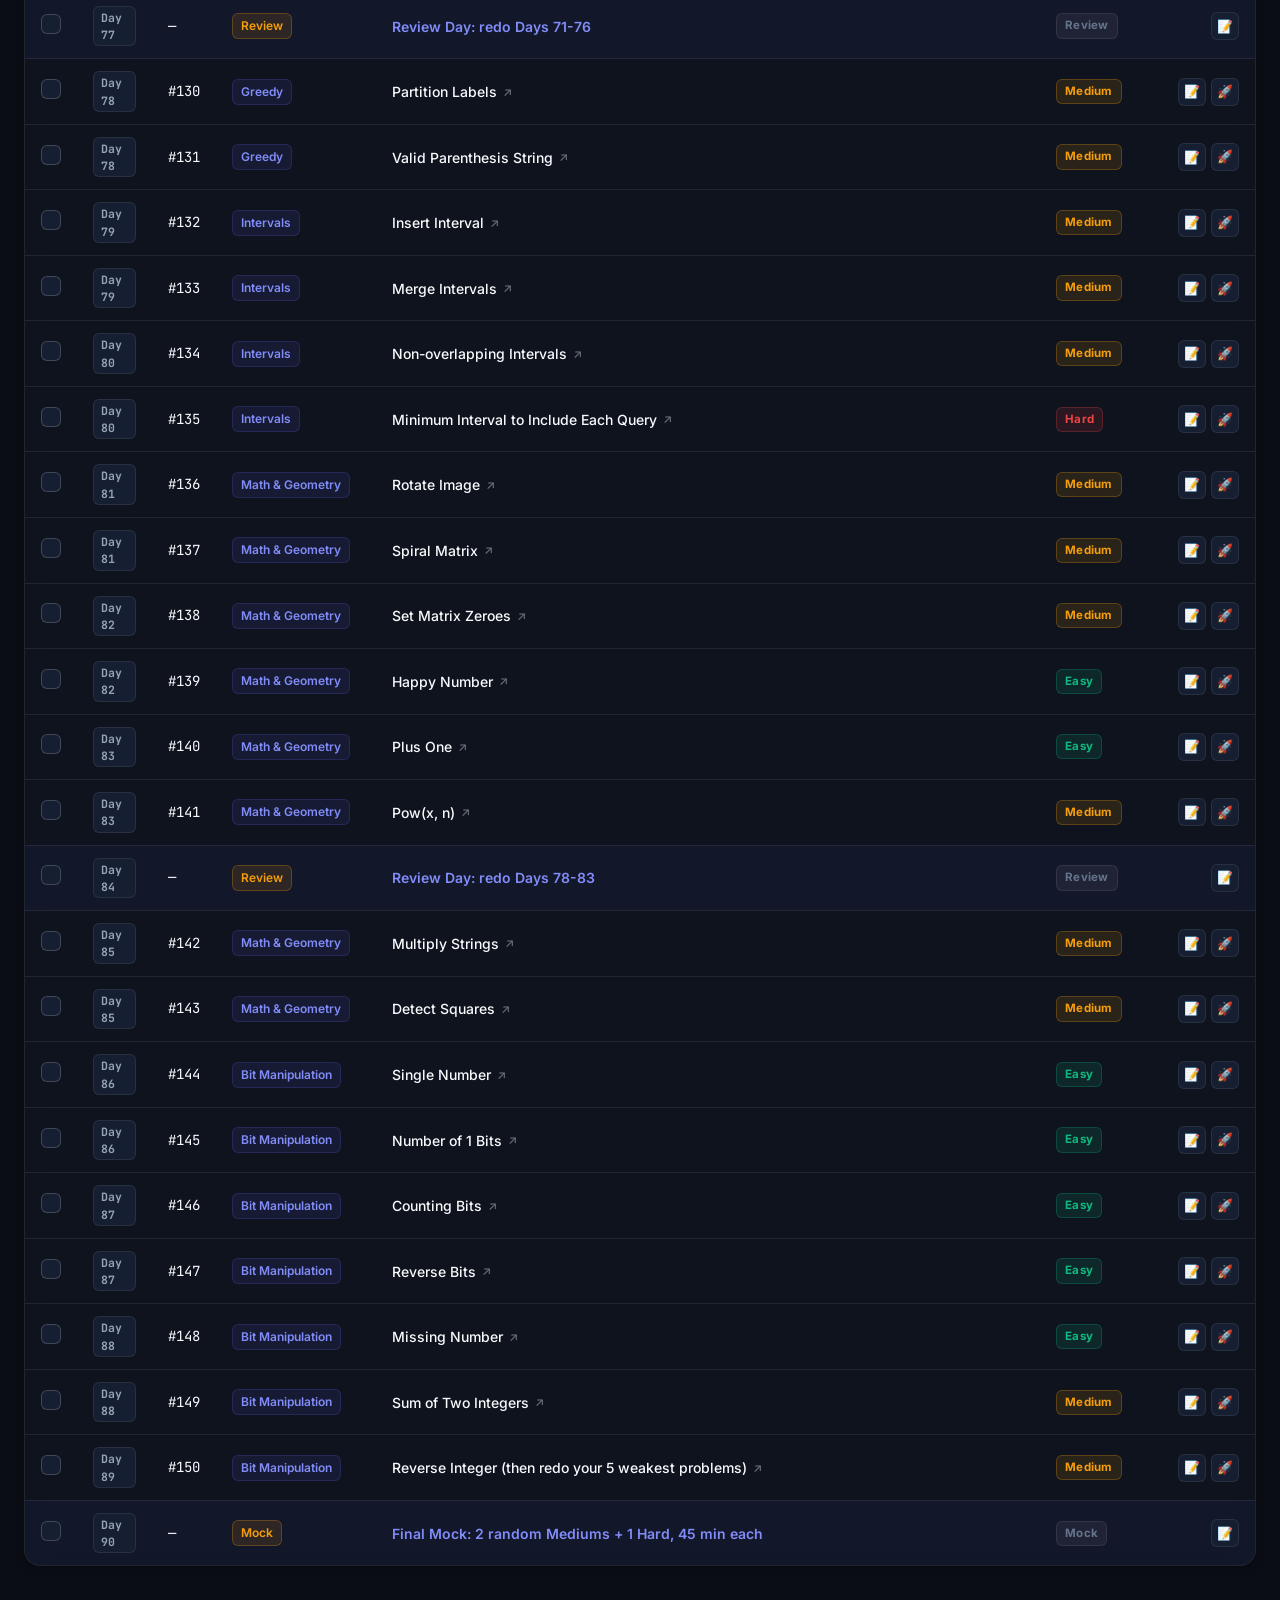
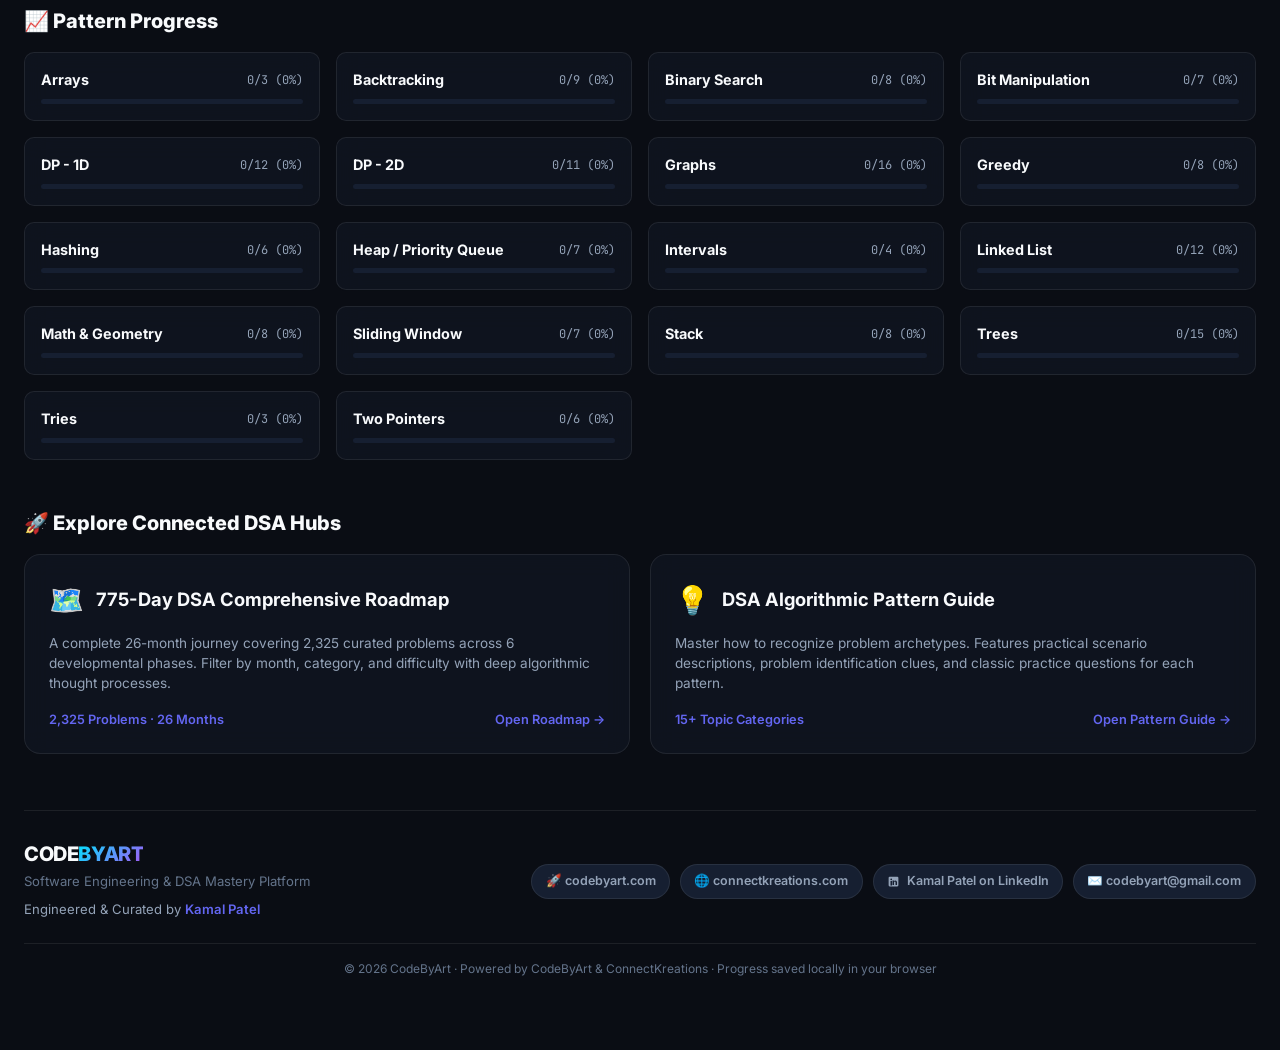
==== commit 1eb1fe35: "Add CI/CD complete guide" ====
--- a/index.html
+++ b/index.html
@@ -1,13 +1,17 @@
 <!DOCTYPE html>
 <html lang="en">
+
 <head>
     <meta charset="UTF-8">
     <meta name="viewport" content="width=device-width, initial-scale=1.0">
     <title>DSA and Software Engineering V.0.1 | LeetCode 150</title>
-    <meta name="description" content="DSA and Software Engineering V.0.1 — Interactive 90-day LeetCode 150 roadmap tracker with daily progress, reminders, and streak tracking.">
+    <meta name="description"
+        content="DSA and Software Engineering V.0.1 — Interactive 90-day LeetCode 150 roadmap tracker with daily progress, reminders, and streak tracking.">
     <link rel="preconnect" href="https://fonts.googleapis.com">
     <link rel="preconnect" href="https://fonts.gstatic.com" crossorigin>
-    <link href="https://fonts.googleapis.com/css2?family=Inter:wght@300;400;500;600;700;800;900&family=JetBrains+Mono:wght@400;500;600&display=swap" rel="stylesheet">
+    <link
+        href="https://fonts.googleapis.com/css2?family=Inter:wght@300;400;500;600;700;800;900&family=JetBrains+Mono:wght@400;500;600&display=swap"
+        rel="stylesheet">
     <link rel="stylesheet" href="styles.css?v=0.1.2">
     <style>
         /* Self-Contained Header Dropdown Styling */
@@ -16,6 +20,7 @@
             display: inline-flex;
             align-items: center;
         }
+
         .dropdown-trigger {
             cursor: pointer;
             font-family: inherit;
@@ -34,20 +39,24 @@
             -webkit-appearance: none;
             appearance: none;
         }
+
         .dropdown-trigger:hover,
         .header-dropdown.open .dropdown-trigger {
             color: var(--text-primary, #ffffff);
             border-color: var(--border-accent, #6366f1);
             background: var(--bg-surface, #131926);
         }
+
         .dropdown-caret {
             transition: transform 0.2s ease;
             opacity: 0.8;
         }
+
         .header-dropdown:hover .dropdown-caret,
         .header-dropdown.open .dropdown-caret {
             transform: rotate(180deg);
         }
+
         .dropdown-menu {
             position: absolute;
             top: calc(100% + 8px);
@@ -64,11 +73,12 @@
             opacity: 0;
             visibility: hidden;
             transform: translateY(-6px);
-            transition: opacity 0.2s cubic-bezier(0.16, 1, 0.3, 1), 
-                        transform 0.2s cubic-bezier(0.16, 1, 0.3, 1), 
-                        visibility 0.2s;
+            transition: opacity 0.2s cubic-bezier(0.16, 1, 0.3, 1),
+                transform 0.2s cubic-bezier(0.16, 1, 0.3, 1),
+                visibility 0.2s;
             pointer-events: none;
         }
+
         .header-dropdown:hover .dropdown-menu,
         .header-dropdown.open .dropdown-menu {
             opacity: 1;
@@ -76,6 +86,7 @@
             transform: translateY(0);
             pointer-events: auto;
         }
+
         .dropdown-header {
             font-size: 0.66rem;
             font-weight: 700;
@@ -84,6 +95,7 @@
             color: var(--text-muted, #64748b);
             padding: 0.4rem 0.6rem 0.25rem;
         }
+
         .dropdown-item {
             display: flex;
             align-items: center;
@@ -94,11 +106,13 @@
             text-decoration: none !important;
             transition: all 0.15s ease;
         }
+
         .dropdown-item:hover {
             background: rgba(99, 102, 241, 0.12);
             color: #ffffff;
             text-decoration: none !important;
         }
+
         .dropdown-item-icon {
             width: 22px;
             height: 22px;
@@ -108,12 +122,14 @@
             font-size: 0.95rem;
             flex-shrink: 0;
         }
+
         .dropdown-item-text {
             display: flex;
             flex-direction: column;
             min-width: 0;
             flex: 1;
         }
+
         .dropdown-item-title {
             font-weight: 600;
             font-size: 0.8rem;
@@ -123,31 +139,37 @@
             overflow: hidden;
             text-overflow: ellipsis;
         }
+
         .dropdown-item-desc {
             font-size: 0.68rem;
             color: var(--text-muted, #94a3b8);
             line-height: 1.2;
             margin-top: 2px;
         }
+
         .dropdown-external {
             font-size: 0.75rem;
             color: var(--text-muted, #64748b);
             margin-left: auto;
             opacity: 0.7;
         }
+
         .dropdown-divider {
             height: 1px;
             background: var(--border-subtle, rgba(255, 255, 255, 0.08));
             margin: 0.35rem 0;
         }
+
         [data-theme="light"] .dropdown-menu {
             background: #ffffff;
             border-color: rgba(0, 0, 0, 0.1);
             box-shadow: 0 12px 30px rgba(0, 0, 0, 0.12);
         }
+
         [data-theme="light"] .dropdown-item:hover {
             background: rgba(99, 102, 241, 0.08);
         }
+
         [data-theme="light"] .dropdown-item-title {
             color: #1e293b;
         }
@@ -186,7 +208,8 @@
                 </div>
                 <div class="form-group">
                     <label for="reminder-message">Custom Message</label>
-                    <input type="text" id="reminder-message" placeholder="Time to solve LeetCode problems! 🚀" value="Time to solve LeetCode problems! 🚀">
+                    <input type="text" id="reminder-message" placeholder="Time to solve LeetCode problems! 🚀"
+                        value="Time to solve LeetCode problems! 🚀">
                 </div>
                 <div class="reminder-status" id="reminder-status"></div>
             </div>
@@ -205,7 +228,8 @@
                 <button class="modal-close" onclick="closeNotesModal()" aria-label="Close">&times;</button>
             </div>
             <div class="modal-body">
-                <textarea id="notes-textarea" rows="8" placeholder="Write your notes, approach, time complexity, etc..."></textarea>
+                <textarea id="notes-textarea" rows="8"
+                    placeholder="Write your notes, approach, time complexity, etc..."></textarea>
             </div>
             <div class="modal-footer">
                 <button class="btn btn-secondary" onclick="closeNotesModal()">Cancel</button>
@@ -222,7 +246,8 @@
                 <button class="modal-close" onclick="closeResetModal()" aria-label="Close">&times;</button>
             </div>
             <div class="modal-body">
-                <p>This will permanently delete all your progress, notes, and streak data. This action cannot be undone.</p>
+                <p>This will permanently delete all your progress, notes, and streak data. This action cannot be undone.
+                </p>
                 <p style="margin-top:12px;"><strong>Type "RESET" to confirm:</strong></p>
                 <input type="text" id="reset-confirm-input" placeholder="Type RESET" style="margin-top:8px;">
             </div>
@@ -247,13 +272,16 @@
                             </linearGradient>
                         </defs>
                         <rect width="32" height="32" rx="8" fill="#131926" stroke="rgba(255,255,255,0.14)" />
-                        <path d="M10 11L5 16L10 21" stroke="url(#cba-grad)" stroke-width="2.5" stroke-linecap="round" stroke-linejoin="round"/>
-                        <path d="M22 11L27 16L22 21" stroke="url(#cba-grad)" stroke-width="2.5" stroke-linecap="round" stroke-linejoin="round"/>
-                        <path d="M18 9L14 23" stroke="url(#cba-grad)" stroke-width="2.5" stroke-linecap="round"/>
+                        <path d="M10 11L5 16L10 21" stroke="url(#cba-grad)" stroke-width="2.5" stroke-linecap="round"
+                            stroke-linejoin="round" />
+                        <path d="M22 11L27 16L22 21" stroke="url(#cba-grad)" stroke-width="2.5" stroke-linecap="round"
+                            stroke-linejoin="round" />
+                        <path d="M18 9L14 23" stroke="url(#cba-grad)" stroke-width="2.5" stroke-linecap="round" />
                     </svg>
                 </div>
                 <div class="logo-info">
-                    <span class="logo-brand"><span class="logo-code">CODE</span><span class="logo-art">BYART</span></span>
+                    <span class="logo-brand"><span class="logo-code">CODE</span><span
+                            class="logo-art">BYART</span></span>
                     <span class="logo-sub">SWE Platform</span>
                 </div>
             </a>
@@ -271,23 +299,43 @@
                     <span class="tab-icon">💡</span>
                     <span class="tab-text">Pattern Guide</span>
                 </a>
+                <div class="nav-more-dropdown" id="navMoreDropdown">
+                    <button type="button" class="nav-tab nav-more-trigger" onclick="toggleMoreDropdown(event)">
+                        <span class="tab-icon">📦</span>
+                        <span class="tab-text">More <span class="more-caret">▾</span></span>
+                    </button>
+                    <div class="nav-more-menu" id="navMoreMenu">
+                        <div class="nav-more-header">DevOps & Engineering</div>
+                        <a href="cicd_guide.html" class="nav-more-item">
+                            <span class="nav-more-item-icon">🔄</span>
+                            <div class="nav-more-item-text">
+                                <span class="nav-more-item-title">CI/CD Complete Guide</span>
+                                <span class="nav-more-item-desc">Zero to Production Pipelines</span>
+                            </div>
+                        </a>
+                    </div>
+                </div>
             </div>
 
             <div class="nav-right-group">
                 <div class="nav-network">
-                    <a href="https://www.linkedin.com/in/kamal-patel-61a8201a0/" target="_blank" rel="noopener noreferrer" class="network-badge linkedin-badge" title="Kamal Patel on LinkedIn">
+                    <a href="https://www.linkedin.com/in/kamal-patel-61a8201a0/" target="_blank"
+                        rel="noopener noreferrer" class="network-badge linkedin-badge" title="Kamal Patel on LinkedIn">
                         <svg class="linkedin-svg" viewBox="0 0 24 24" width="13" height="13" fill="currentColor">
-                            <path d="M19 3a2 2 0 0 1 2 2v14a2 2 0 0 1-2 2H5a2 2 0 0 1-2-2V5a2 2 0 0 1 2-2h14m-.5 15.5v-5.3a3.26 3.26 0 0 0-3.26-3.26c-.85 0-1.84.52-2.28 1.3v-1.11h-2.79v8.37h2.79v-4.93c0-.77.62-1.4 1.39-1.4a1.4 1.4 0 0 1 1.4 1.4v4.93h2.75M6.46 10.9v8.37H9.2V10.9H6.46M7.83 6.45a1.6 1.6 0 1 0 0 3.2 1.6 1.6 0 0 0 0-3.2Z"/>
+                            <path
+                                d="M19 3a2 2 0 0 1 2 2v14a2 2 0 0 1-2 2H5a2 2 0 0 1-2-2V5a2 2 0 0 1 2-2h14m-.5 15.5v-5.3a3.26 3.26 0 0 0-3.26-3.26c-.85 0-1.84.52-2.28 1.3v-1.11h-2.79v8.37h2.79v-4.93c0-.77.62-1.4 1.39-1.4a1.4 1.4 0 0 1 1.4 1.4v4.93h2.75M6.46 10.9v8.37H9.2V10.9H6.46M7.83 6.45a1.6 1.6 0 1 0 0 3.2 1.6 1.6 0 0 0 0-3.2Z" />
                         </svg>
                         <span>Kamal Patel</span>
                     </a>
 
                     <!-- Websites & Contact Dropdown -->
                     <div class="header-dropdown" id="nav-dropdown">
-                        <button type="button" class="dropdown-trigger" id="dropdown-trigger-btn" aria-haspopup="true" aria-expanded="false" title="Websites & Contact" onclick="toggleHeaderDropdown(event)">
+                        <button type="button" class="dropdown-trigger" id="dropdown-trigger-btn" aria-haspopup="true"
+                            aria-expanded="false" title="Websites & Contact" onclick="toggleHeaderDropdown(event)">
                             <span>Connect</span>
                             <svg class="dropdown-caret" width="10" height="10" viewBox="0 0 12 12" fill="none">
-                                <path d="M2.5 4.5L6 8L9.5 4.5" stroke="currentColor" stroke-width="2" stroke-linecap="round" stroke-linejoin="round"/>
+                                <path d="M2.5 4.5L6 8L9.5 4.5" stroke="currentColor" stroke-width="2"
+                                    stroke-linecap="round" stroke-linejoin="round" />
                             </svg>
                         </button>
                         <div class="dropdown-menu" id="header-dropdown-menu">
@@ -301,7 +349,8 @@
                             </a>
                             <div class="dropdown-divider"></div>
                             <div class="dropdown-header">Official Websites</div>
-                            <a href="https://codebyart.com" target="_blank" rel="noopener noreferrer" class="dropdown-item">
+                            <a href="https://codebyart.com" target="_blank" rel="noopener noreferrer"
+                                class="dropdown-item">
                                 <span class="dropdown-item-icon"><span class="badge-dot"></span></span>
                                 <div class="dropdown-item-text">
                                     <span class="dropdown-item-title">codebyart.com</span>
@@ -309,7 +358,8 @@
                                 </div>
                                 <span class="dropdown-external">↗</span>
                             </a>
-                            <a href="https://connectkreations.com" target="_blank" rel="noopener noreferrer" class="dropdown-item">
+                            <a href="https://connectkreations.com" target="_blank" rel="noopener noreferrer"
+                                class="dropdown-item">
                                 <span class="dropdown-item-icon">🌐</span>
                                 <div class="dropdown-item-text">
                                     <span class="dropdown-item-title">connectkreations.com</span>
@@ -380,17 +430,23 @@
                     <div class="difficulty-bars">
                         <div class="diff-bar-row">
                             <span class="diff-label easy">Easy</span>
-                            <div class="diff-bar-track"><div class="diff-bar-fill easy" id="easy-bar"></div></div>
+                            <div class="diff-bar-track">
+                                <div class="diff-bar-fill easy" id="easy-bar"></div>
+                            </div>
                             <span class="diff-count" id="easy-count">0/0</span>
                         </div>
                         <div class="diff-bar-row">
                             <span class="diff-label medium">Med</span>
-                            <div class="diff-bar-track"><div class="diff-bar-fill medium" id="medium-bar"></div></div>
+                            <div class="diff-bar-track">
+                                <div class="diff-bar-fill medium" id="medium-bar"></div>
+                            </div>
                             <span class="diff-count" id="medium-count">0/0</span>
                         </div>
                         <div class="diff-bar-row">
                             <span class="diff-label hard">Hard</span>
-                            <div class="diff-bar-track"><div class="diff-bar-fill hard" id="hard-bar"></div></div>
+                            <div class="diff-bar-track">
+                                <div class="diff-bar-fill hard" id="hard-bar"></div>
+                            </div>
                             <span class="diff-count" id="hard-count">0/0</span>
                         </div>
                     </div>
@@ -469,7 +525,8 @@
                             <span class="companion-title">775-Day DSA Comprehensive Roadmap</span>
                         </div>
                         <p class="companion-desc">
-                            A complete 26-month journey covering 2,325 curated problems across 6 developmental phases. Filter by month, category, and difficulty with deep algorithmic thought processes.
+                            A complete 26-month journey covering 2,325 curated problems across 6 developmental phases.
+                            Filter by month, category, and difficulty with deep algorithmic thought processes.
                         </p>
                     </div>
                     <div class="companion-footer">
@@ -485,7 +542,8 @@
                             <span class="companion-title">DSA Algorithmic Pattern Guide</span>
                         </div>
                         <p class="companion-desc">
-                            Master how to recognize problem archetypes. Features practical scenario descriptions, problem identification clues, and classic practice questions for each pattern.
+                            Master how to recognize problem archetypes. Features practical scenario descriptions,
+                            problem identification clues, and classic practice questions for each pattern.
                         </p>
                     </div>
                     <div class="companion-footer">
@@ -501,24 +559,35 @@
             <div class="footer-container">
                 <div class="footer-brand">
                     <div class="logo-info">
-                        <span class="logo-brand"><span class="logo-code">CODE</span><span class="logo-art">BYART</span></span>
+                        <span class="logo-brand"><span class="logo-code">CODE</span><span
+                                class="logo-art">BYART</span></span>
                         <p class="footer-tagline">Software Engineering &amp; DSA Mastery Platform</p>
                     </div>
-                    <p class="footer-credit">Engineered &amp; Curated by <a href="https://www.linkedin.com/in/kamal-patel-61a8201a0/" target="_blank" rel="noopener noreferrer" class="footer-link">Kamal Patel</a></p>
+                    <p class="footer-credit">Engineered &amp; Curated by <a
+                            href="https://www.linkedin.com/in/kamal-patel-61a8201a0/" target="_blank"
+                            rel="noopener noreferrer" class="footer-link">Kamal Patel</a></p>
                 </div>
                 <div class="footer-links">
-                    <a href="https://codebyart.com" target="_blank" rel="noopener noreferrer" class="footer-pill">🚀 codebyart.com</a>
-                    <a href="https://connectkreations.com" target="_blank" rel="noopener noreferrer" class="footer-pill">🌐 connectkreations.com</a>
-                    <a href="https://www.linkedin.com/in/kamal-patel-61a8201a0/" target="_blank" rel="noopener noreferrer" class="footer-pill linkedin-pill">
-                        <svg width="13" height="13" viewBox="0 0 24 24" fill="currentColor"><path d="M19 3a2 2 0 0 1 2 2v14a2 2 0 0 1-2 2H5a2 2 0 0 1-2-2V5a2 2 0 0 1 2-2h14m-.5 15.5v-5.3a3.26 3.26 0 0 0-3.26-3.26c-.85 0-1.84.52-2.28 1.3v-1.11h-2.79v8.37h2.79v-4.93c0-.77.62-1.4 1.39-1.4a1.4 1.4 0 0 1 1.4 1.4v4.93h2.75M6.46 10.9v8.37H9.2V10.9H6.46M7.83 6.45a1.6 1.6 0 1 0 0 3.2 1.6 1.6 0 0 0 0-3.2Z"/></svg>
+                    <a href="https://codebyart.com" target="_blank" rel="noopener noreferrer" class="footer-pill">🚀
+                        codebyart.com</a>
+                    <a href="https://connectkreations.com" target="_blank" rel="noopener noreferrer"
+                        class="footer-pill">🌐 connectkreations.com</a>
+                    <a href="https://www.linkedin.com/in/kamal-patel-61a8201a0/" target="_blank"
+                        rel="noopener noreferrer" class="footer-pill linkedin-pill">
+                        <svg width="13" height="13" viewBox="0 0 24 24" fill="currentColor">
+                            <path
+                                d="M19 3a2 2 0 0 1 2 2v14a2 2 0 0 1-2 2H5a2 2 0 0 1-2-2V5a2 2 0 0 1 2-2h14m-.5 15.5v-5.3a3.26 3.26 0 0 0-3.26-3.26c-.85 0-1.84.52-2.28 1.3v-1.11h-2.79v8.37h2.79v-4.93c0-.77.62-1.4 1.39-1.4a1.4 1.4 0 0 1 1.4 1.4v4.93h2.75M6.46 10.9v8.37H9.2V10.9H6.46M7.83 6.45a1.6 1.6 0 1 0 0 3.2 1.6 1.6 0 0 0 0-3.2Z" />
+                        </svg>
                         Kamal Patel on LinkedIn
                     </a>
-                    <a href="mailto:codebyart@gmail.com" class="footer-pill mail-pill" title="Collaboration & Contact">✉️ codebyart@gmail.com</a>
+                    <a href="mailto:codebyart@gmail.com" class="footer-pill mail-pill"
+                        title="Collaboration & Contact">✉️ codebyart@gmail.com</a>
                 </div>
 
             </div>
             <div class="footer-bottom">
-                <p>&copy; 2026 CodeByArt &middot; Powered by CodeByArt &amp; ConnectKreations &middot; Progress saved locally in your browser</p>
+                <p>&copy; 2026 CodeByArt &middot; Powered by CodeByArt &amp; ConnectKreations &middot; Progress saved
+                    locally in your browser</p>
             </div>
         </footer>
     </div>
@@ -526,4 +595,5 @@
     <script src="data.js"></script>
     <script src="app.js"></script>
 </body>
-</html>
+
+</html>
--- a/styles.css
+++ b/styles.css
@@ -207,6 +207,149 @@
     background: var(--accent-gradient);
     color: #ffffff;
     box-shadow: 0 2px 8px rgba(99, 102, 241, 0.35);
+}
+
+/* Nav More Dropdown */
+.nav-more-dropdown {
+    position: relative;
+    display: inline-flex;
+    align-items: center;
+}
+
+.nav-more-trigger {
+    background: transparent;
+    border: none;
+    cursor: pointer;
+    font-family: inherit;
+    line-height: inherit;
+}
+
+.nav-more-trigger:hover,
+.nav-more-dropdown:hover .nav-more-trigger,
+.nav-more-dropdown.open .nav-more-trigger {
+    color: var(--text-primary);
+    background: rgba(255, 255, 255, 0.05);
+}
+
+.nav-more-trigger .more-caret {
+    display: inline-block;
+    transition: transform 0.2s ease;
+    font-size: 0.65rem;
+    margin-left: 0.15rem;
+}
+
+.nav-more-dropdown:hover .more-caret,
+.nav-more-dropdown.open .more-caret {
+    transform: rotate(180deg);
+}
+
+.nav-more-menu {
+    position: absolute;
+    top: calc(100% + 8px);
+    left: 0;
+    width: 250px;
+    background: var(--bg-surface-elevated, #161f31);
+    backdrop-filter: blur(20px);
+    -webkit-backdrop-filter: blur(20px);
+    border: 1px solid var(--border-subtle, rgba(255, 255, 255, 0.12));
+    border-radius: var(--radius-md, 10px);
+    box-shadow: 0 16px 36px rgba(0, 0, 0, 0.5), 0 4px 12px rgba(0, 0, 0, 0.3);
+    padding: 0.5rem;
+    z-index: 1000;
+    opacity: 0;
+    visibility: hidden;
+    transform: translateY(-6px);
+    transition: opacity 0.2s cubic-bezier(0.16, 1, 0.3, 1),
+                transform 0.2s cubic-bezier(0.16, 1, 0.3, 1),
+                visibility 0.2s;
+    pointer-events: none;
+}
+
+.nav-more-dropdown:hover .nav-more-menu,
+.nav-more-dropdown.open .nav-more-menu {
+    opacity: 1;
+    visibility: visible;
+    transform: translateY(0);
+    pointer-events: auto;
+}
+
+.nav-more-header {
+    font-size: 0.66rem;
+    font-weight: 700;
+    text-transform: uppercase;
+    letter-spacing: 0.08em;
+    color: var(--text-muted, #64748b);
+    padding: 0.4rem 0.6rem 0.25rem;
+}
+
+.nav-more-item {
+    display: flex;
+    align-items: center;
+    gap: 0.65rem;
+    padding: 0.55rem 0.65rem;
+    border-radius: var(--radius-sm, 6px);
+    color: var(--text-secondary, #cbd5e1);
+    text-decoration: none !important;
+    transition: var(--transition);
+}
+
+.nav-more-item:hover {
+    background: rgba(99, 102, 241, 0.12);
+    color: #ffffff;
+    text-decoration: none !important;
+}
+
+.nav-more-item.active {
+    background: rgba(99, 102, 241, 0.18);
+    color: var(--accent-primary, #6366f1);
+}
+
+.nav-more-item-icon {
+    width: 22px;
+    height: 22px;
+    display: flex;
+    align-items: center;
+    justify-content: center;
+    font-size: 1rem;
+    flex-shrink: 0;
+}
+
+.nav-more-item-text {
+    display: flex;
+    flex-direction: column;
+    min-width: 0;
+    flex: 1;
+}
+
+.nav-more-item-title {
+    font-weight: 600;
+    font-size: 0.8rem;
+    color: var(--text-primary, #f1f5f9);
+    line-height: 1.25;
+    white-space: nowrap;
+    overflow: hidden;
+    text-overflow: ellipsis;
+}
+
+.nav-more-item-desc {
+    font-size: 0.68rem;
+    color: var(--text-muted, #94a3b8);
+    line-height: 1.2;
+    margin-top: 2px;
+}
+
+[data-theme="light"] .nav-more-menu {
+    background: #ffffff;
+    border-color: rgba(0, 0, 0, 0.1);
+    box-shadow: 0 12px 30px rgba(0, 0, 0, 0.12);
+}
+
+[data-theme="light"] .nav-more-item:hover {
+    background: rgba(99, 102, 241, 0.08);
+}
+
+[data-theme="light"] .nav-more-item-title {
+    color: #1e293b;
 }
 
 .nav-right-group {
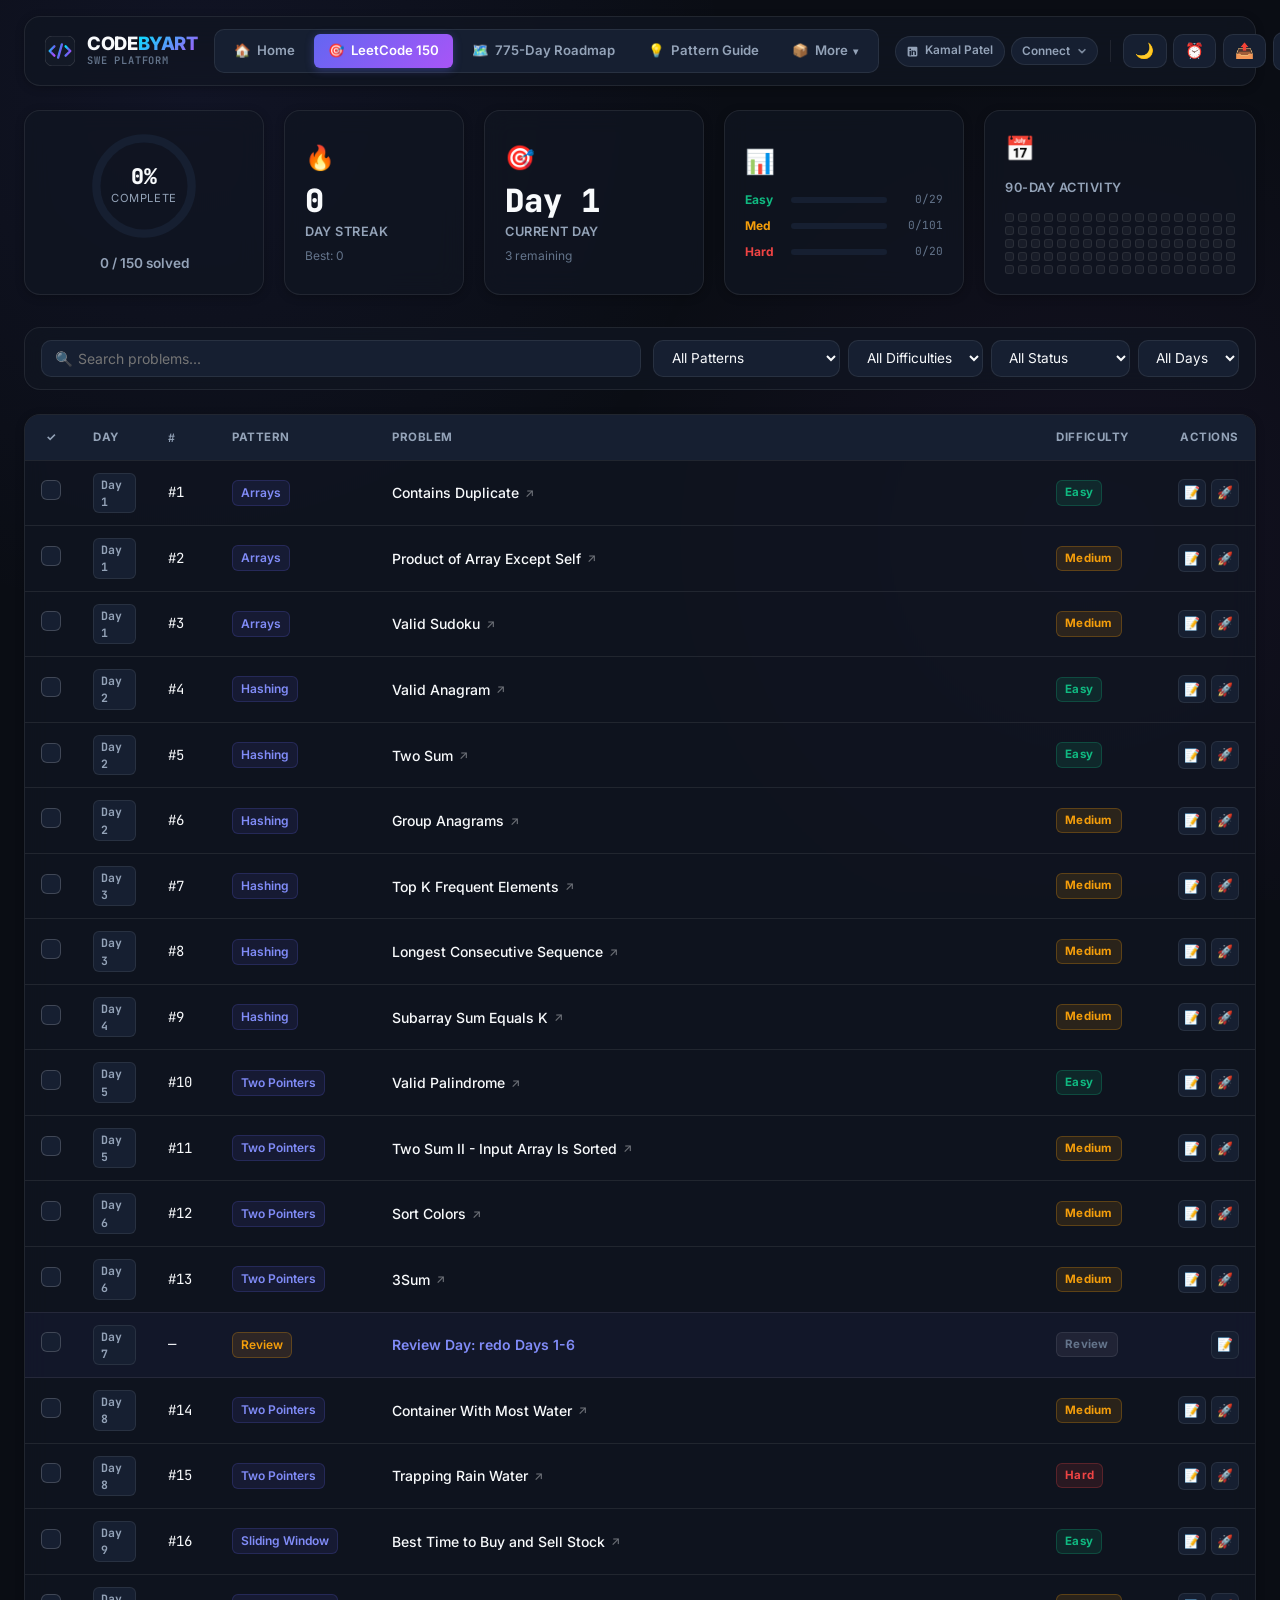
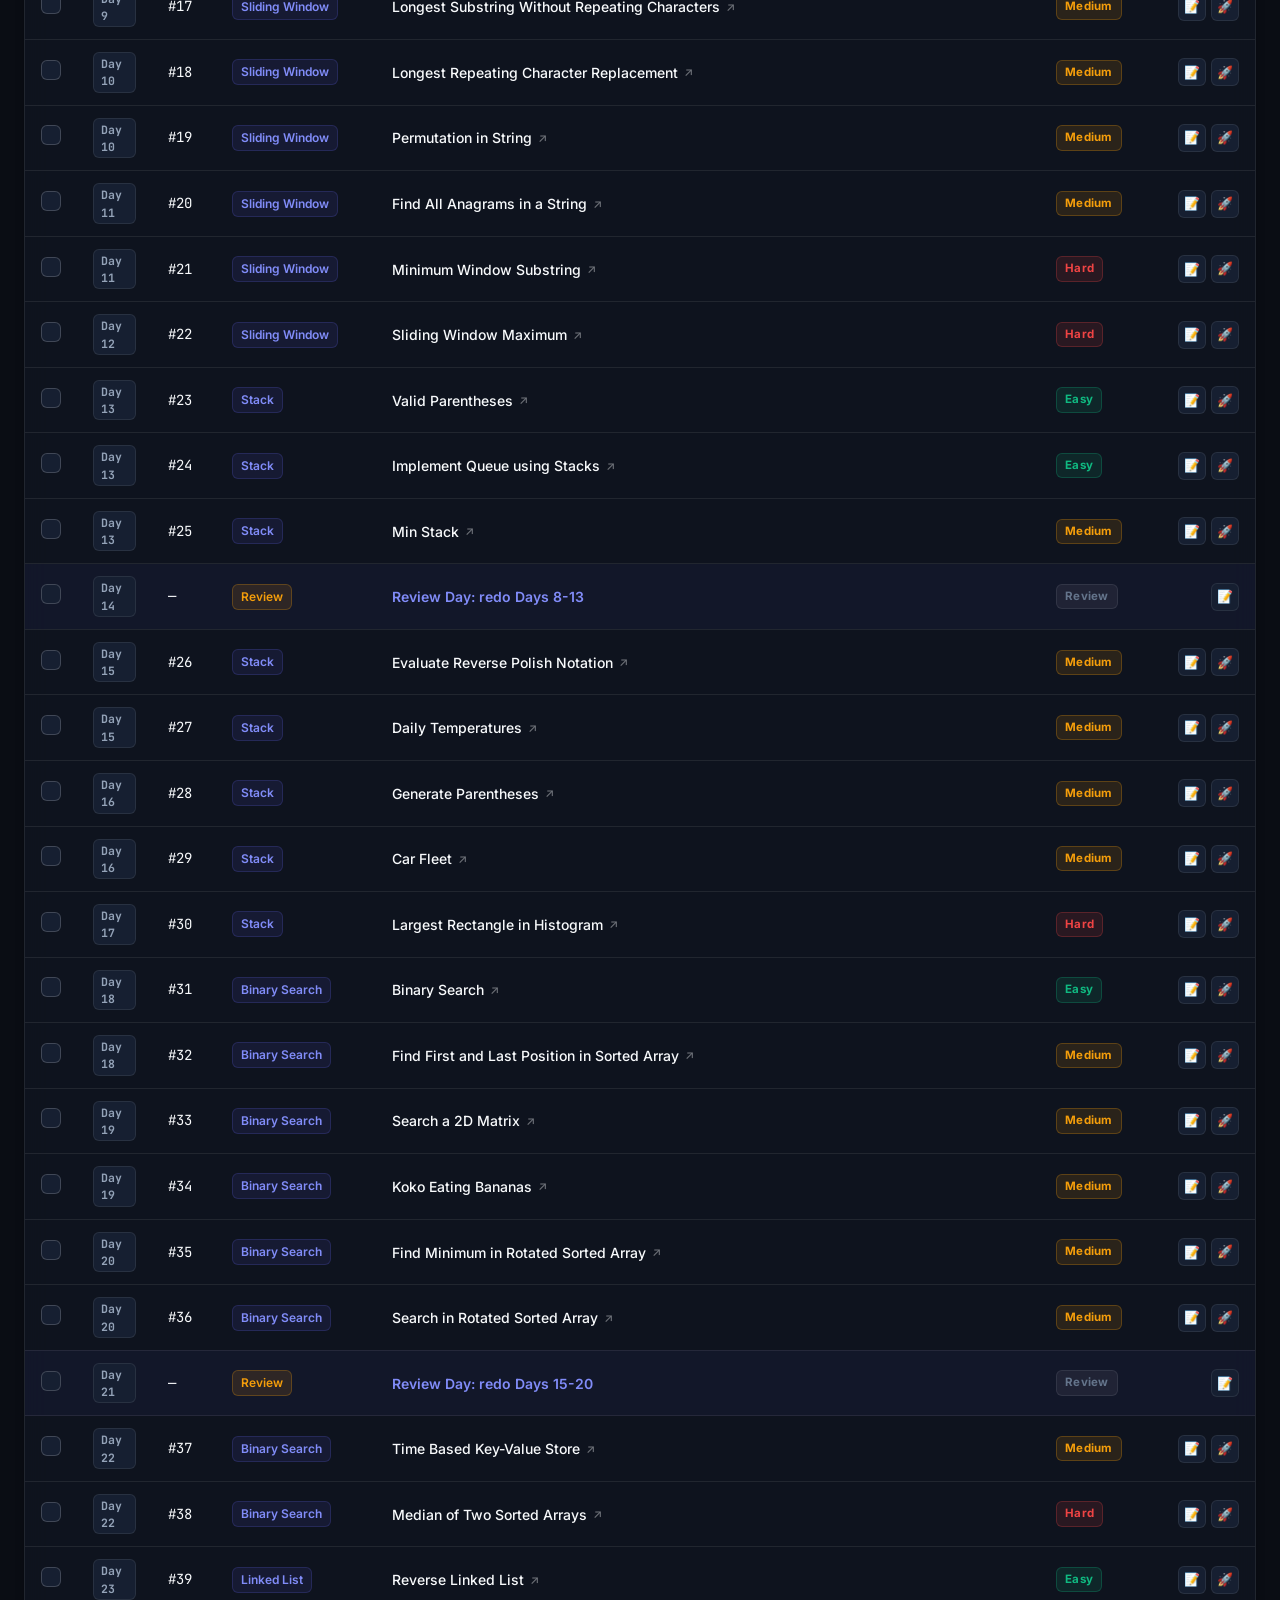
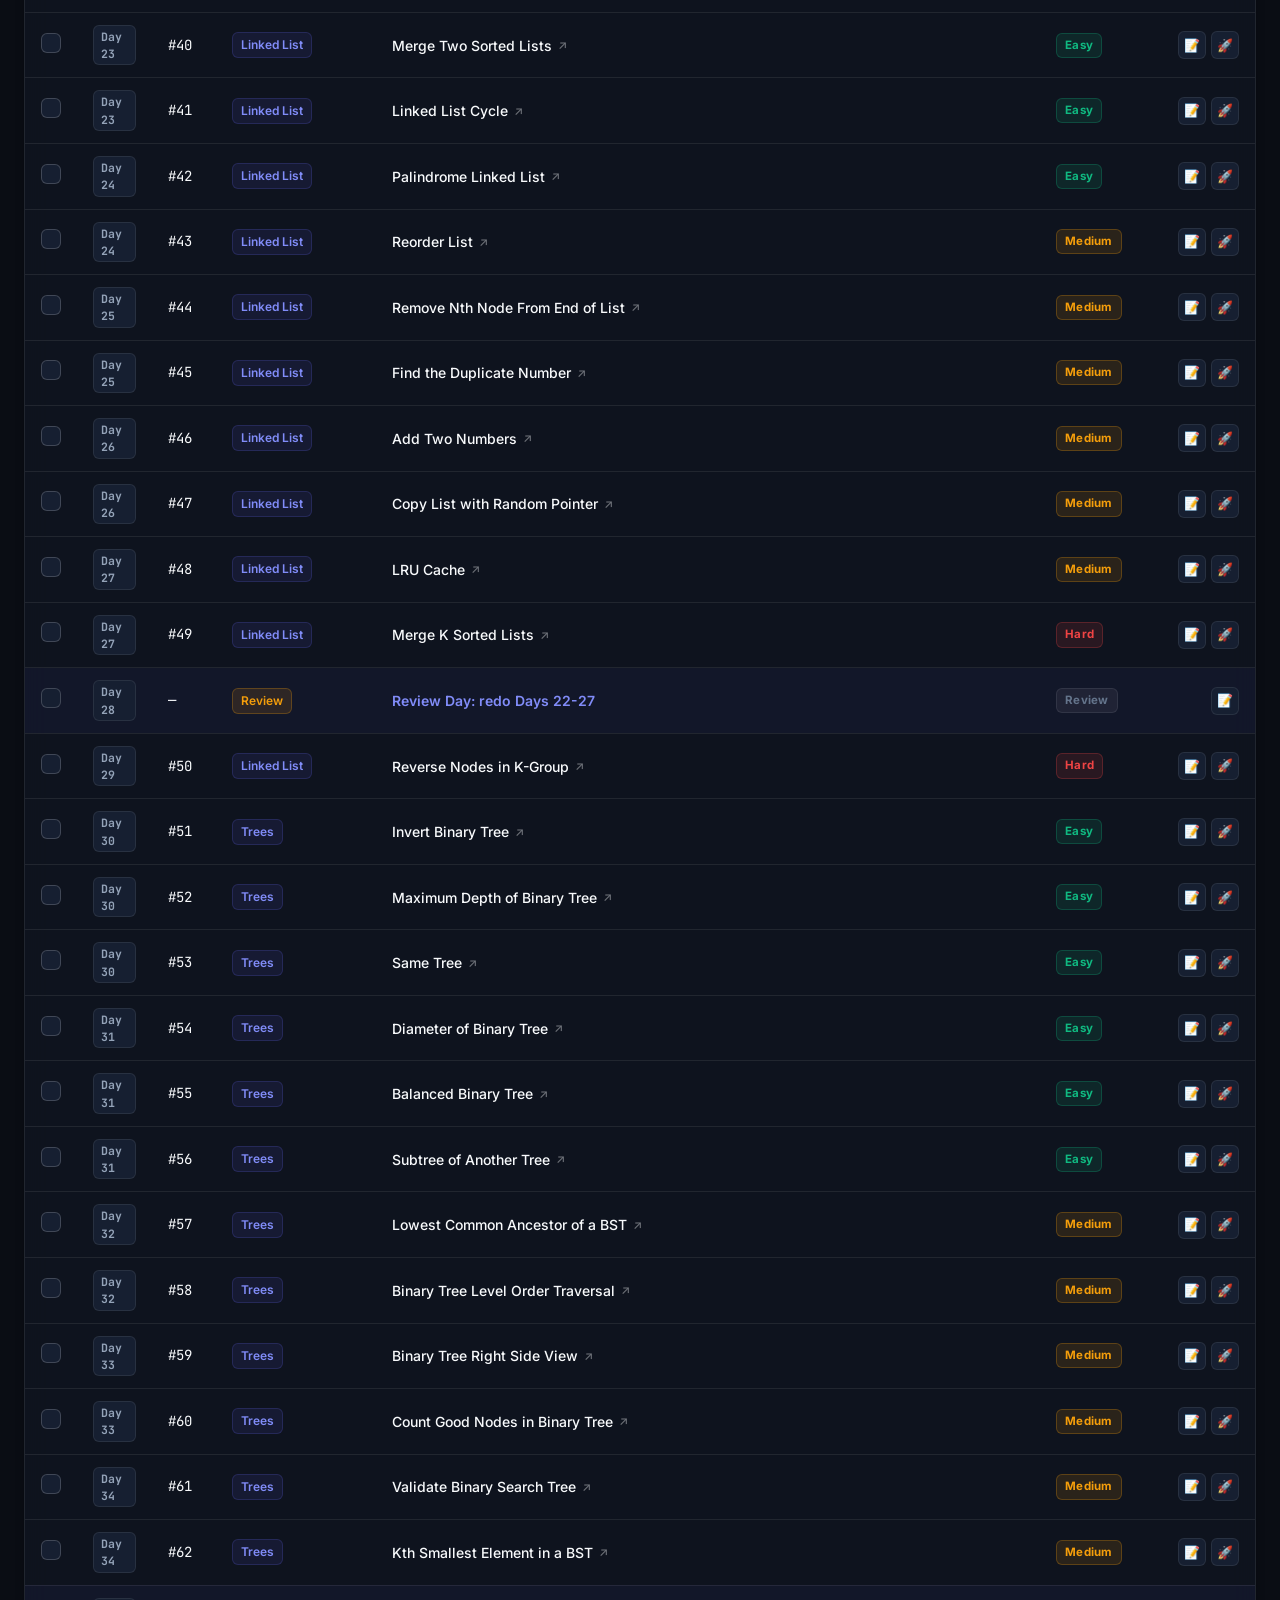
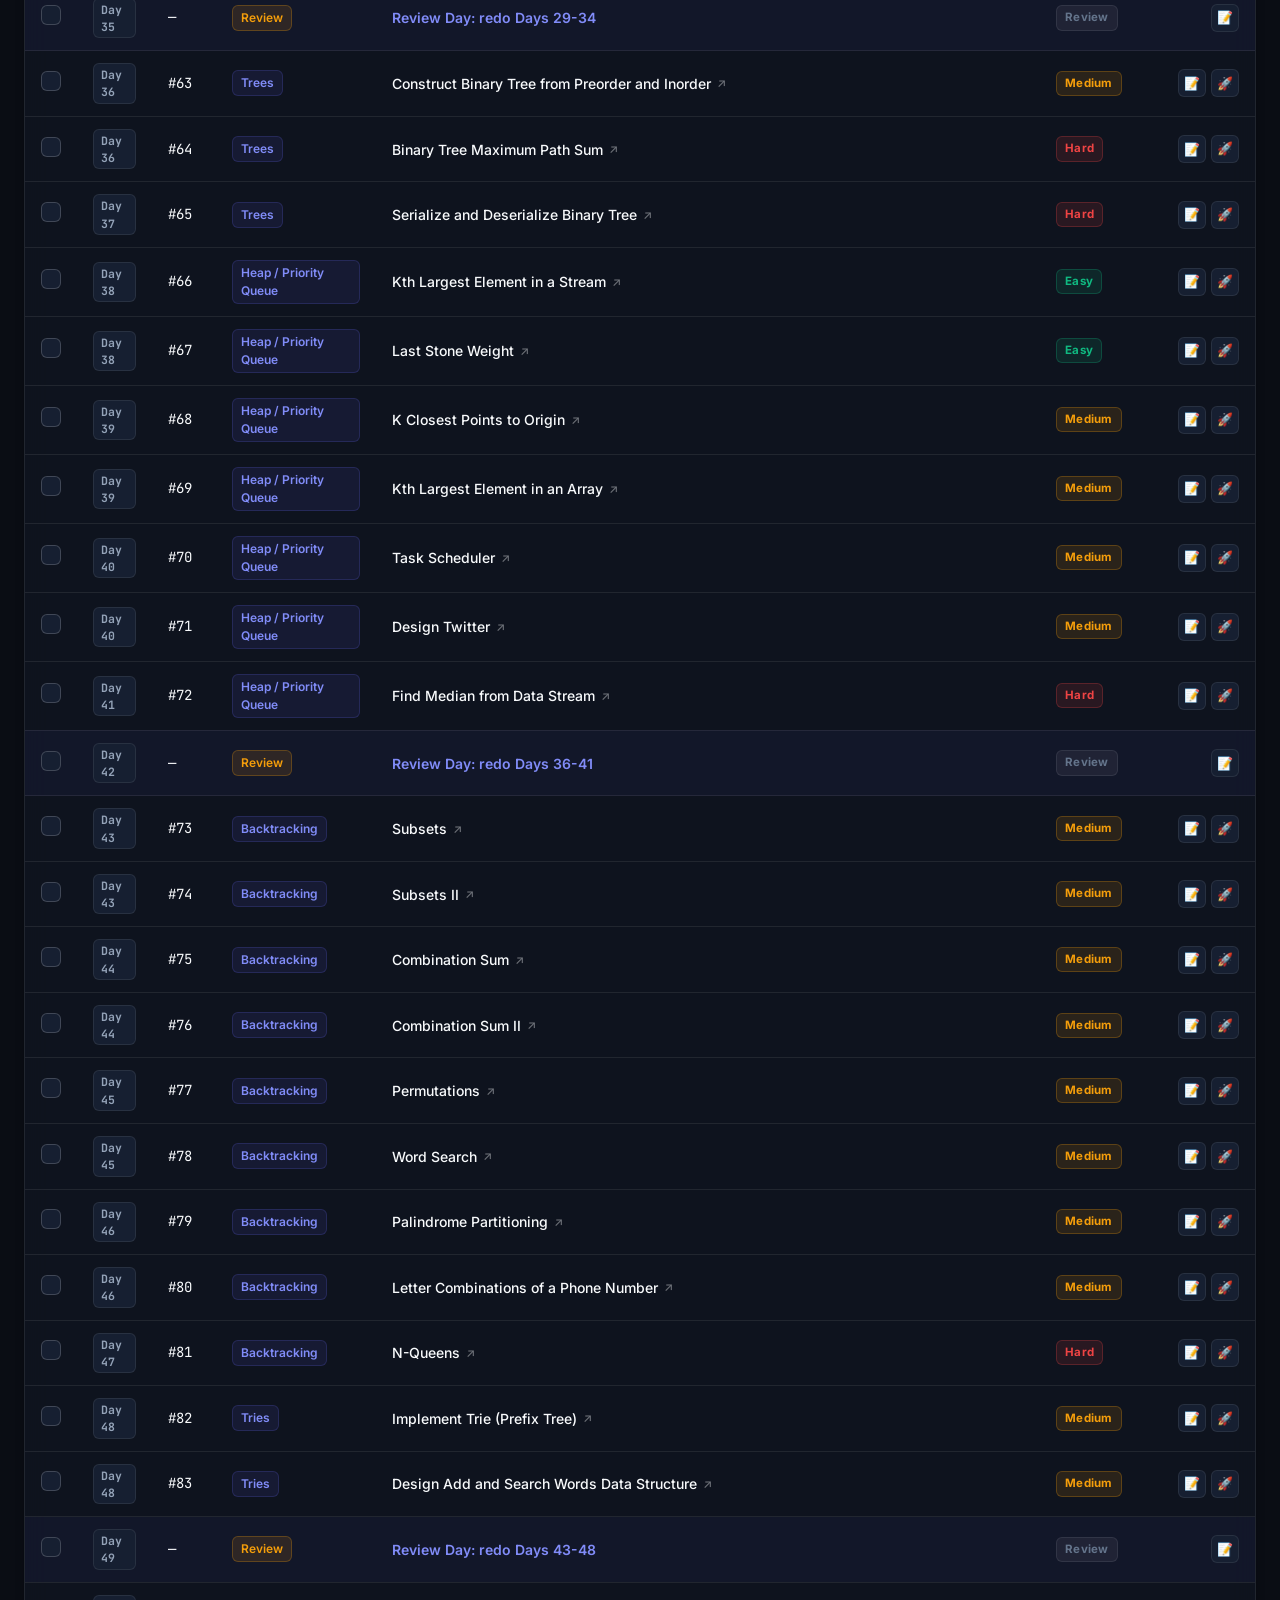
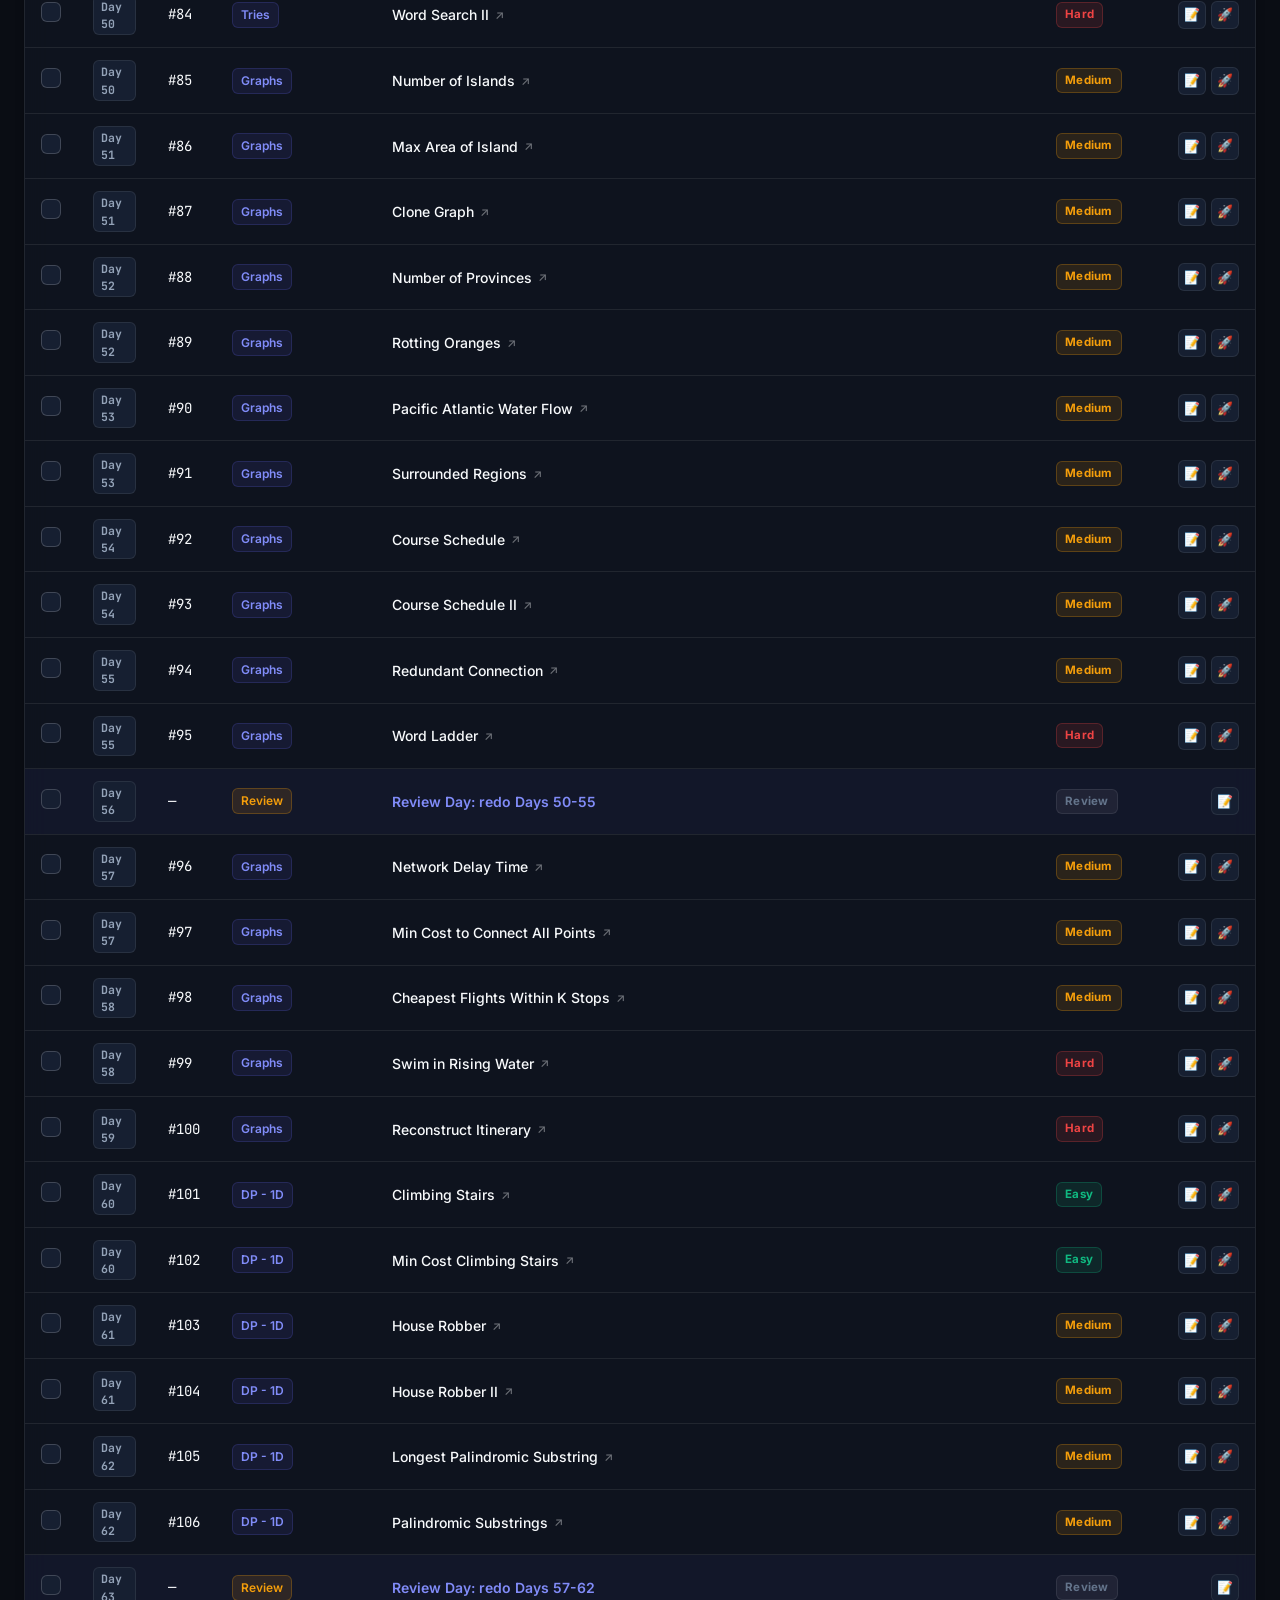
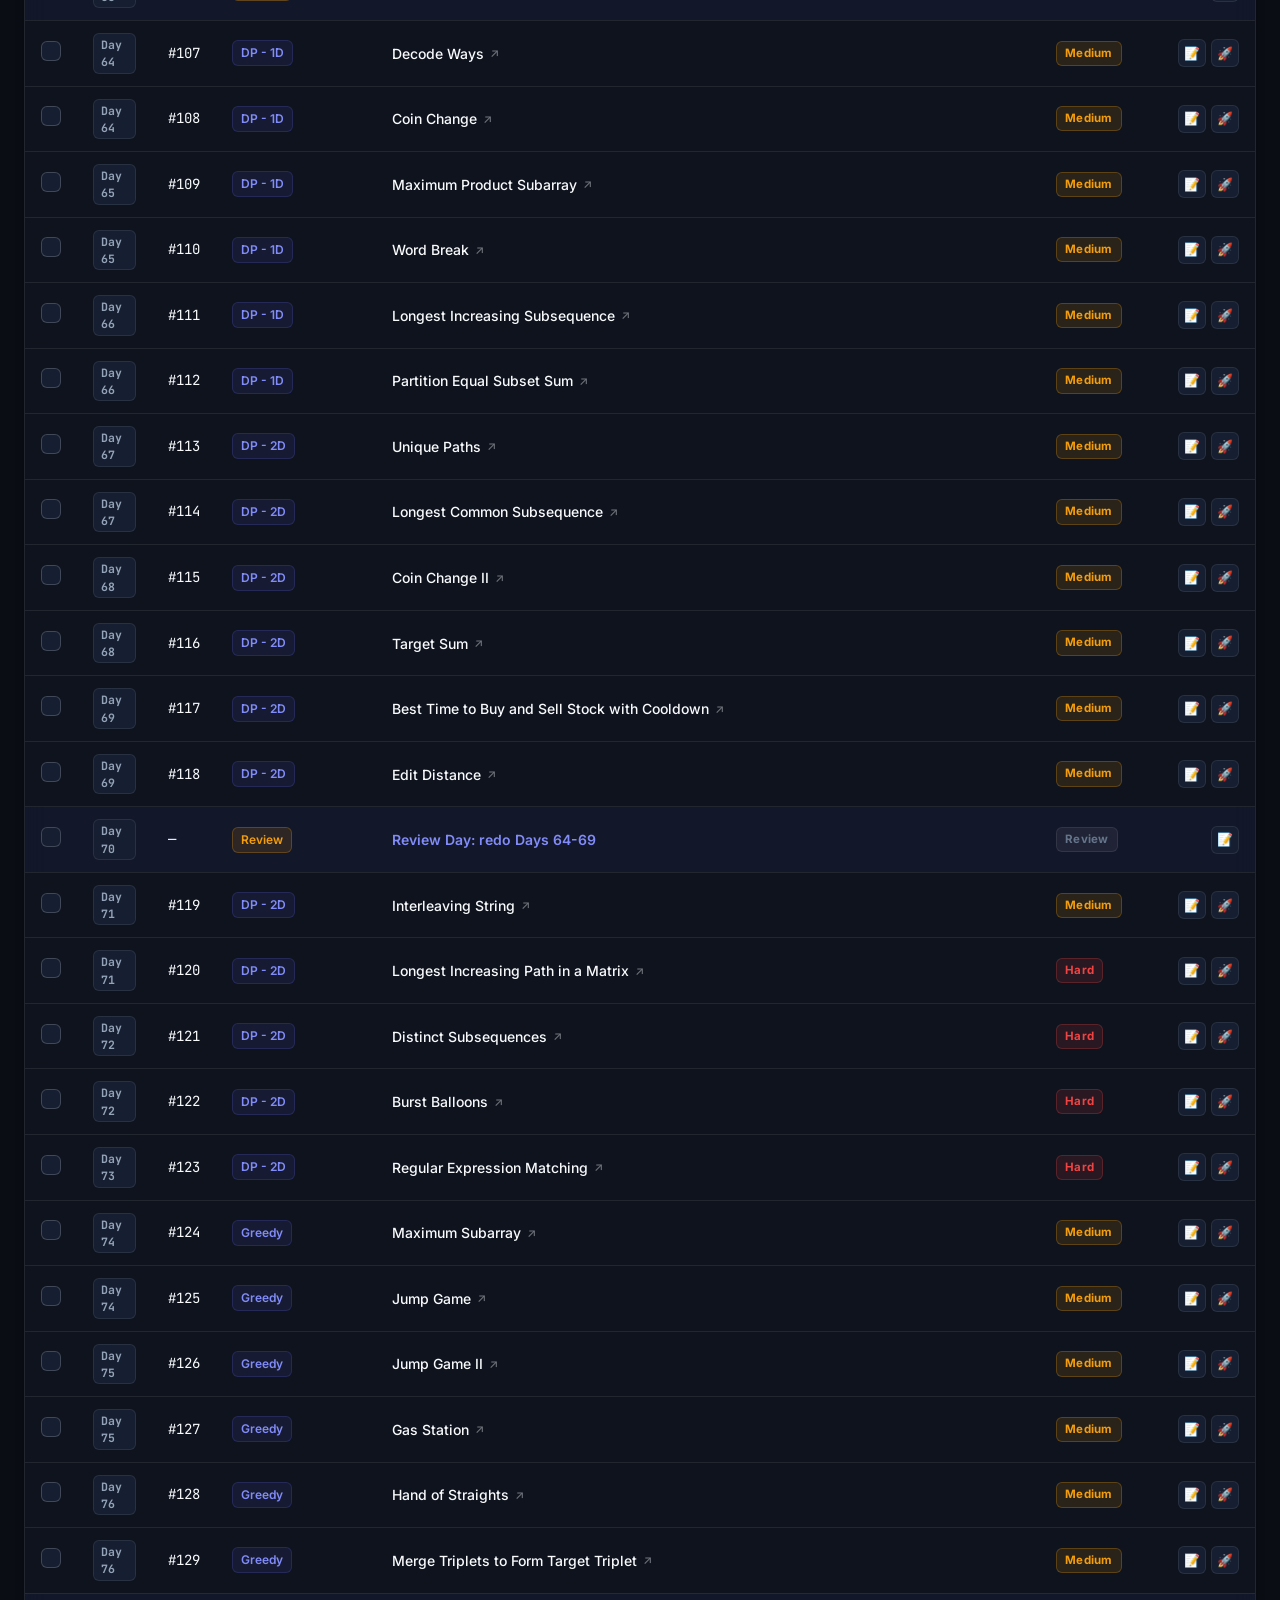
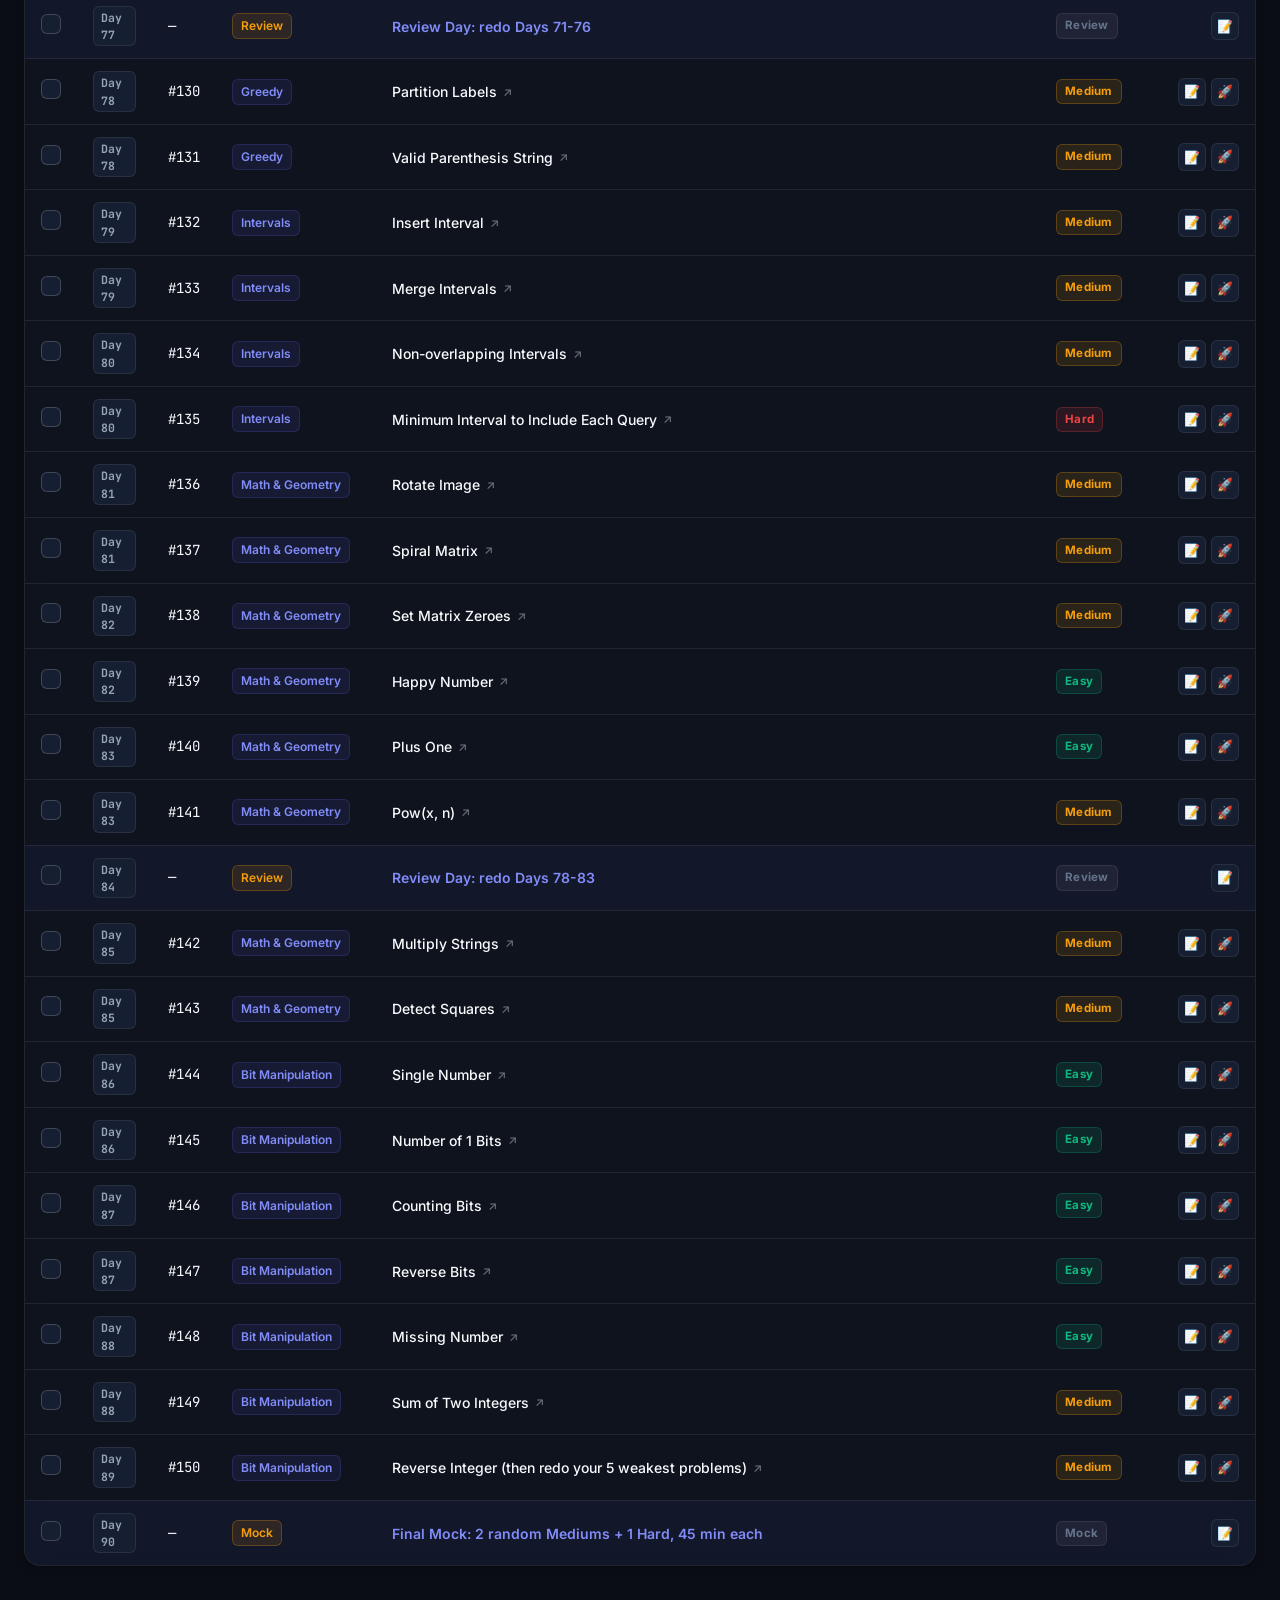
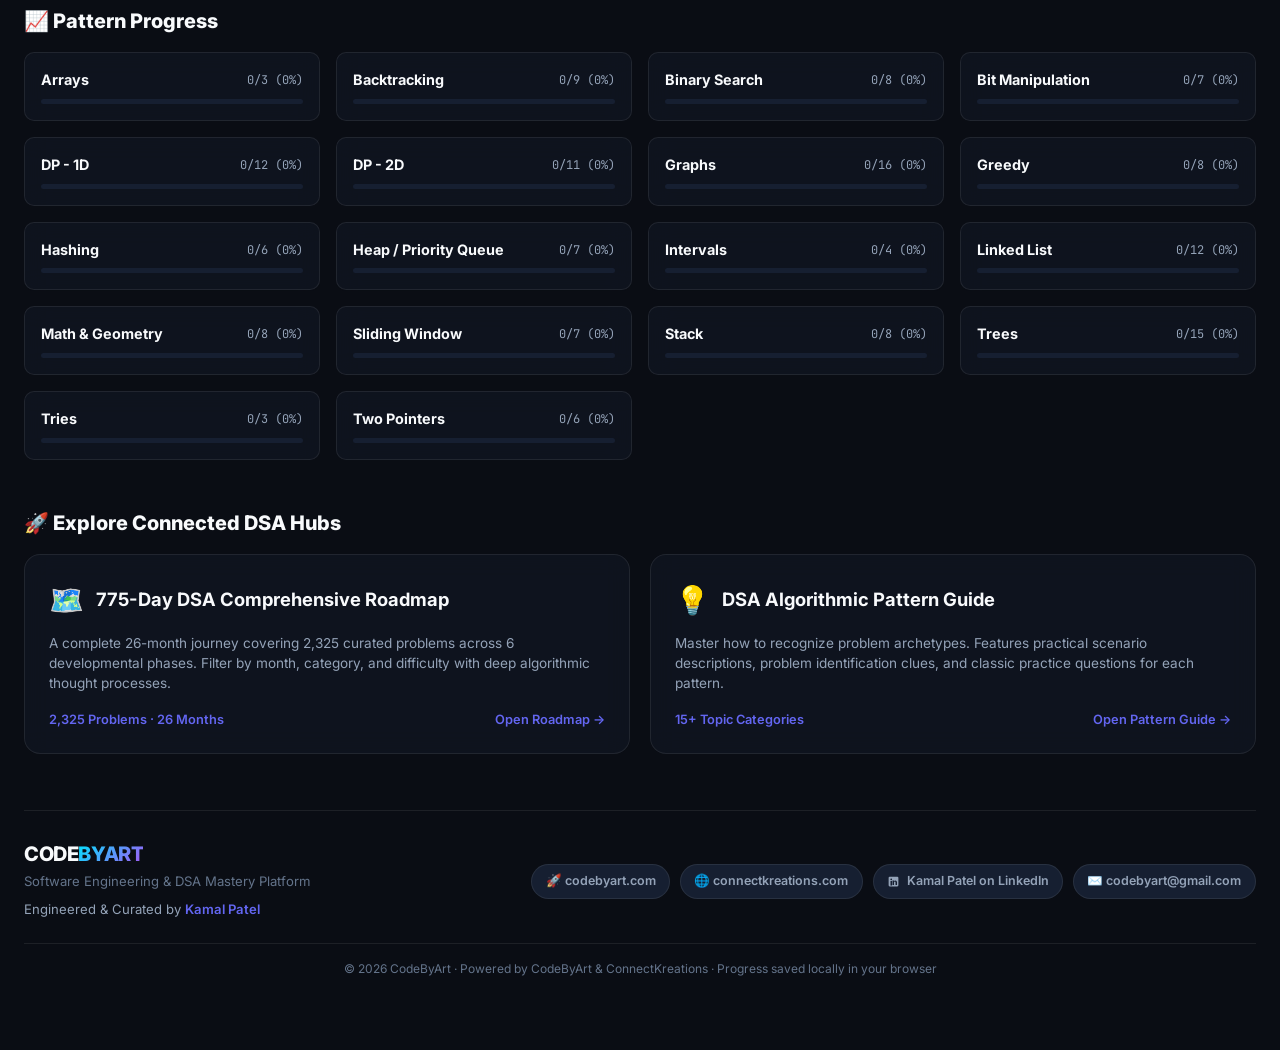
==== commit 0a965e10: "feat: add platform homepage, user onboarding, and cross-portal welcome sync with iOS compatibility" ====
--- a/index.html
+++ b/index.html
@@ -12,7 +12,7 @@
     <link
         href="https://fonts.googleapis.com/css2?family=Inter:wght@300;400;500;600;700;800;900&family=JetBrains+Mono:wght@400;500;600&display=swap"
         rel="stylesheet">
-    <link rel="stylesheet" href="styles.css?v=0.1.2">
+    <link rel="stylesheet" href="styles.css?v=0.2.0">
     <style>
         /* Self-Contained Header Dropdown Styling */
         .header-dropdown {
@@ -173,6 +173,162 @@
         [data-theme="light"] .dropdown-item-title {
             color: #1e293b;
         }
+
+        /* Self-Contained Nav More Dropdown Styling */
+        .nav-more-dropdown {
+            position: relative;
+            display: inline-flex;
+            align-items: center;
+        }
+
+        .nav-more-trigger {
+            cursor: pointer;
+            font-family: inherit;
+            border: none;
+            background: transparent;
+            color: var(--text-secondary, #94a3b8);
+            display: inline-flex;
+            align-items: center;
+            gap: 0.45rem;
+            padding: 0.45rem 0.85rem;
+            border-radius: var(--radius-sm, 6px);
+            font-size: 0.825rem;
+            font-weight: 600;
+            transition: all 0.2s ease;
+            outline: none;
+            -webkit-appearance: none;
+            appearance: none;
+            white-space: nowrap;
+            line-height: inherit;
+        }
+
+        .nav-more-trigger:hover,
+        .nav-more-dropdown:hover .nav-more-trigger,
+        .nav-more-dropdown.open .nav-more-trigger {
+            color: var(--text-primary, #ffffff);
+            background: rgba(255, 255, 255, 0.05);
+        }
+
+        .nav-more-trigger .more-caret {
+            display: inline-block;
+            transition: transform 0.2s ease;
+            font-size: 0.65rem;
+            margin-left: 0.15rem;
+        }
+
+        .nav-more-dropdown:hover .more-caret,
+        .nav-more-dropdown.open .more-caret {
+            transform: rotate(180deg);
+        }
+
+        .nav-more-menu {
+            position: absolute;
+            top: calc(100% + 8px);
+            left: 0;
+            width: 250px;
+            background: var(--bg-surface-elevated, #161f31);
+            backdrop-filter: blur(20px);
+            -webkit-backdrop-filter: blur(20px);
+            border: 1px solid var(--border-subtle, rgba(255, 255, 255, 0.12));
+            border-radius: var(--radius-md, 10px);
+            box-shadow: 0 16px 36px rgba(0, 0, 0, 0.5), 0 4px 12px rgba(0, 0, 0, 0.3);
+            padding: 0.5rem;
+            z-index: 1000;
+            opacity: 0;
+            visibility: hidden;
+            transform: translateY(-6px);
+            transition: opacity 0.2s cubic-bezier(0.16, 1, 0.3, 1),
+                        transform 0.2s cubic-bezier(0.16, 1, 0.3, 1),
+                        visibility 0.2s;
+            pointer-events: none;
+        }
+
+        .nav-more-dropdown:hover .nav-more-menu,
+        .nav-more-dropdown.open .nav-more-menu {
+            opacity: 1;
+            visibility: visible;
+            transform: translateY(0);
+            pointer-events: auto;
+        }
+
+        .nav-more-header {
+            font-size: 0.66rem;
+            font-weight: 700;
+            text-transform: uppercase;
+            letter-spacing: 0.08em;
+            color: var(--text-muted, #64748b);
+            padding: 0.4rem 0.6rem 0.25rem;
+        }
+
+        .nav-more-item {
+            display: flex;
+            align-items: center;
+            gap: 0.65rem;
+            padding: 0.55rem 0.65rem;
+            border-radius: var(--radius-sm, 6px);
+            color: var(--text-secondary, #cbd5e1);
+            text-decoration: none !important;
+            transition: all 0.15s ease;
+        }
+
+        .nav-more-item:hover {
+            background: rgba(99, 102, 241, 0.12);
+            color: #ffffff;
+            text-decoration: none !important;
+        }
+
+        .nav-more-item.active {
+            background: rgba(99, 102, 241, 0.18);
+            color: var(--accent-primary, #6366f1);
+        }
+
+        .nav-more-item-icon {
+            width: 22px;
+            height: 22px;
+            display: flex;
+            align-items: center;
+            justify-content: center;
+            font-size: 1rem;
+            flex-shrink: 0;
+        }
+
+        .nav-more-item-text {
+            display: flex;
+            flex-direction: column;
+            min-width: 0;
+            flex: 1;
+        }
+
+        .nav-more-item-title {
+            font-weight: 600;
+            font-size: 0.8rem;
+            color: var(--text-primary, #f1f5f9);
+            line-height: 1.25;
+            white-space: nowrap;
+            overflow: hidden;
+            text-overflow: ellipsis;
+        }
+
+        .nav-more-item-desc {
+            font-size: 0.68rem;
+            color: var(--text-muted, #94a3b8);
+            line-height: 1.2;
+            margin-top: 2px;
+        }
+
+        [data-theme="light"] .nav-more-menu {
+            background: #ffffff;
+            border-color: rgba(0, 0, 0, 0.1);
+            box-shadow: 0 12px 30px rgba(0, 0, 0, 0.12);
+        }
+
+        [data-theme="light"] .nav-more-item:hover {
+            background: rgba(99, 102, 241, 0.08);
+        }
+
+        [data-theme="light"] .nav-more-item-title {
+            color: #1e293b;
+        }
     </style>
 </head>
 
@@ -287,6 +443,10 @@
             </a>
 
             <div class="nav-tabs">
+                <a href="home.html" class="nav-tab" title="Platform Homepage">
+                    <span class="tab-icon">🏠</span>
+                    <span class="tab-text">Home</span>
+                </a>
                 <a href="index.html" class="nav-tab active">
                     <span class="tab-icon">🎯</span>
                     <span class="tab-text">LeetCode 150</span>
@@ -305,12 +465,20 @@
                         <span class="tab-text">More <span class="more-caret">▾</span></span>
                     </button>
                     <div class="nav-more-menu" id="navMoreMenu">
-                        <div class="nav-more-header">DevOps & Engineering</div>
+                        <div class="nav-more-header">DevOps &amp; Engineering</div>
                         <a href="cicd_guide.html" class="nav-more-item">
                             <span class="nav-more-item-icon">🔄</span>
                             <div class="nav-more-item-text">
                                 <span class="nav-more-item-title">CI/CD Complete Guide</span>
                                 <span class="nav-more-item-desc">Zero to Production Pipelines</span>
+                            </div>
+                        </a>
+                        <div class="nav-more-header">Interview &amp; QA</div>
+                        <a href="sdet_software_engineering_interview_question_bank.html" class="nav-more-item">
+                            <span class="nav-more-item-icon">🧪</span>
+                            <div class="nav-more-item-text">
+                                <span class="nav-more-item-title">SDET &amp; SWE Question Bank</span>
+                                <span class="nav-more-item-desc">Coding, QA &amp; System Design</span>
                             </div>
                         </a>
                     </div>
@@ -592,8 +760,42 @@
         </footer>
     </div>
 
-    <script src="data.js"></script>
-    <script src="app.js"></script>
+    <script src="data.js?v=0.2.0"></script>
+    <script src="app.js?v=0.2.0"></script>
+    <script>
+        // Inline self-contained fallback for dropdown interactions
+        function toggleMoreDropdown(event) {
+            if (event) { event.stopPropagation(); event.preventDefault(); }
+            const dd = document.getElementById('navMoreDropdown');
+            if (dd) dd.classList.toggle('open');
+        }
+        document.addEventListener('click', function(e) {
+            const more = document.getElementById('navMoreDropdown');
+            if (more && !more.contains(e.target)) more.classList.remove('open');
+            const conn = document.getElementById('nav-dropdown');
+            if (conn && !conn.contains(e.target)) conn.classList.remove('open');
+        });
+
+        // Global welcome sync
+        (function () {
+            try {
+                var raw = localStorage.getItem('cba-user-name');
+                if (!raw) return;
+                var name = raw.replace(/[<>"'&]/g, '').trim().slice(0, 30);
+                if (!name) return;
+                var host = document.querySelector('.nav-network');
+                if (!host || document.getElementById('cbaUserWelcomePill')) return;
+                var pill = document.createElement('a');
+                pill.id = 'cbaUserWelcomePill';
+                pill.href = 'home.html';
+                pill.title = 'Hello, ' + name + '! Click to visit Home';
+                pill.className = 'network-badge';
+                pill.style.cssText = 'display:inline-flex;align-items:center;gap:4px;border-color:rgba(0,229,255,0.3);background:rgba(0,229,255,0.08);color:#00e5ff;text-decoration:none;font-weight:600;';
+                pill.innerHTML = '👋 <span>Hi, <strong style="color:#00e5ff;">' + name + '</strong></span>';
+                host.insertBefore(pill, host.firstChild);
+            } catch (e) {}
+        })();
+    </script>
 </body>
 
 </html>
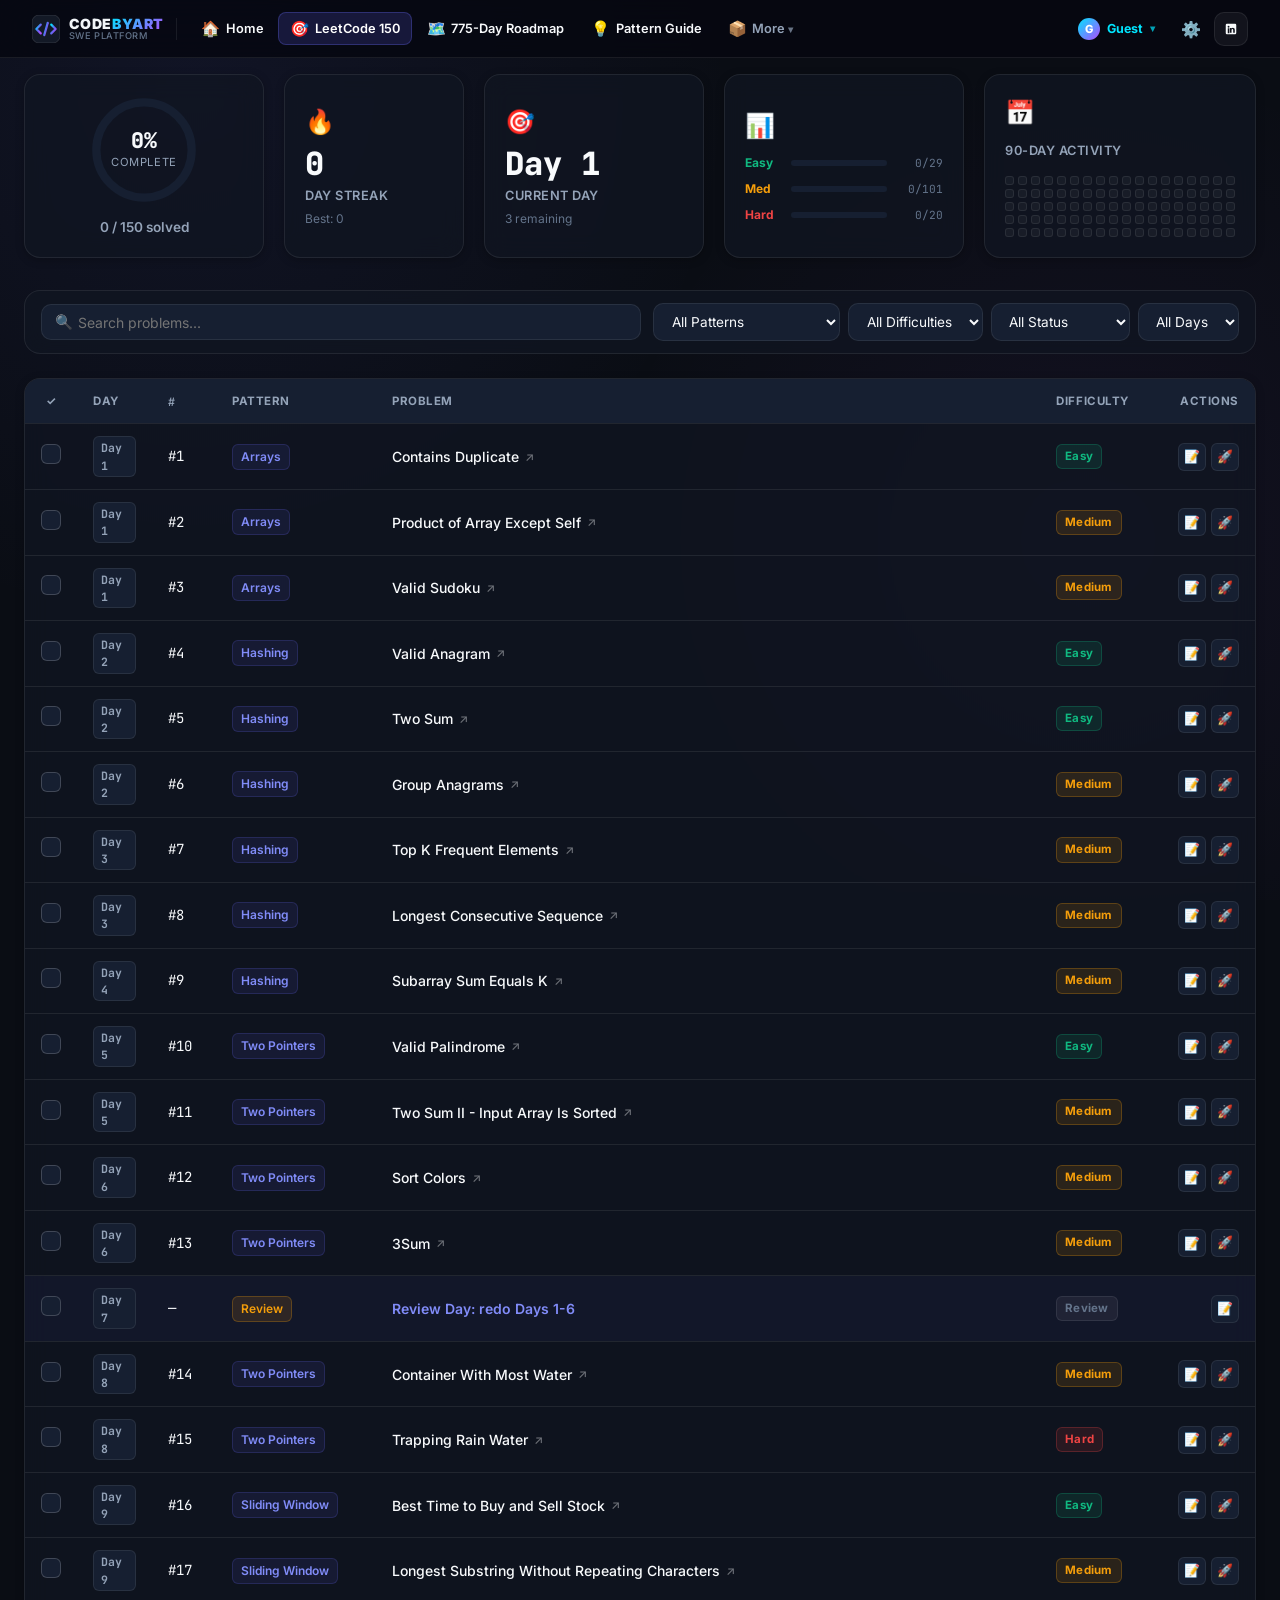
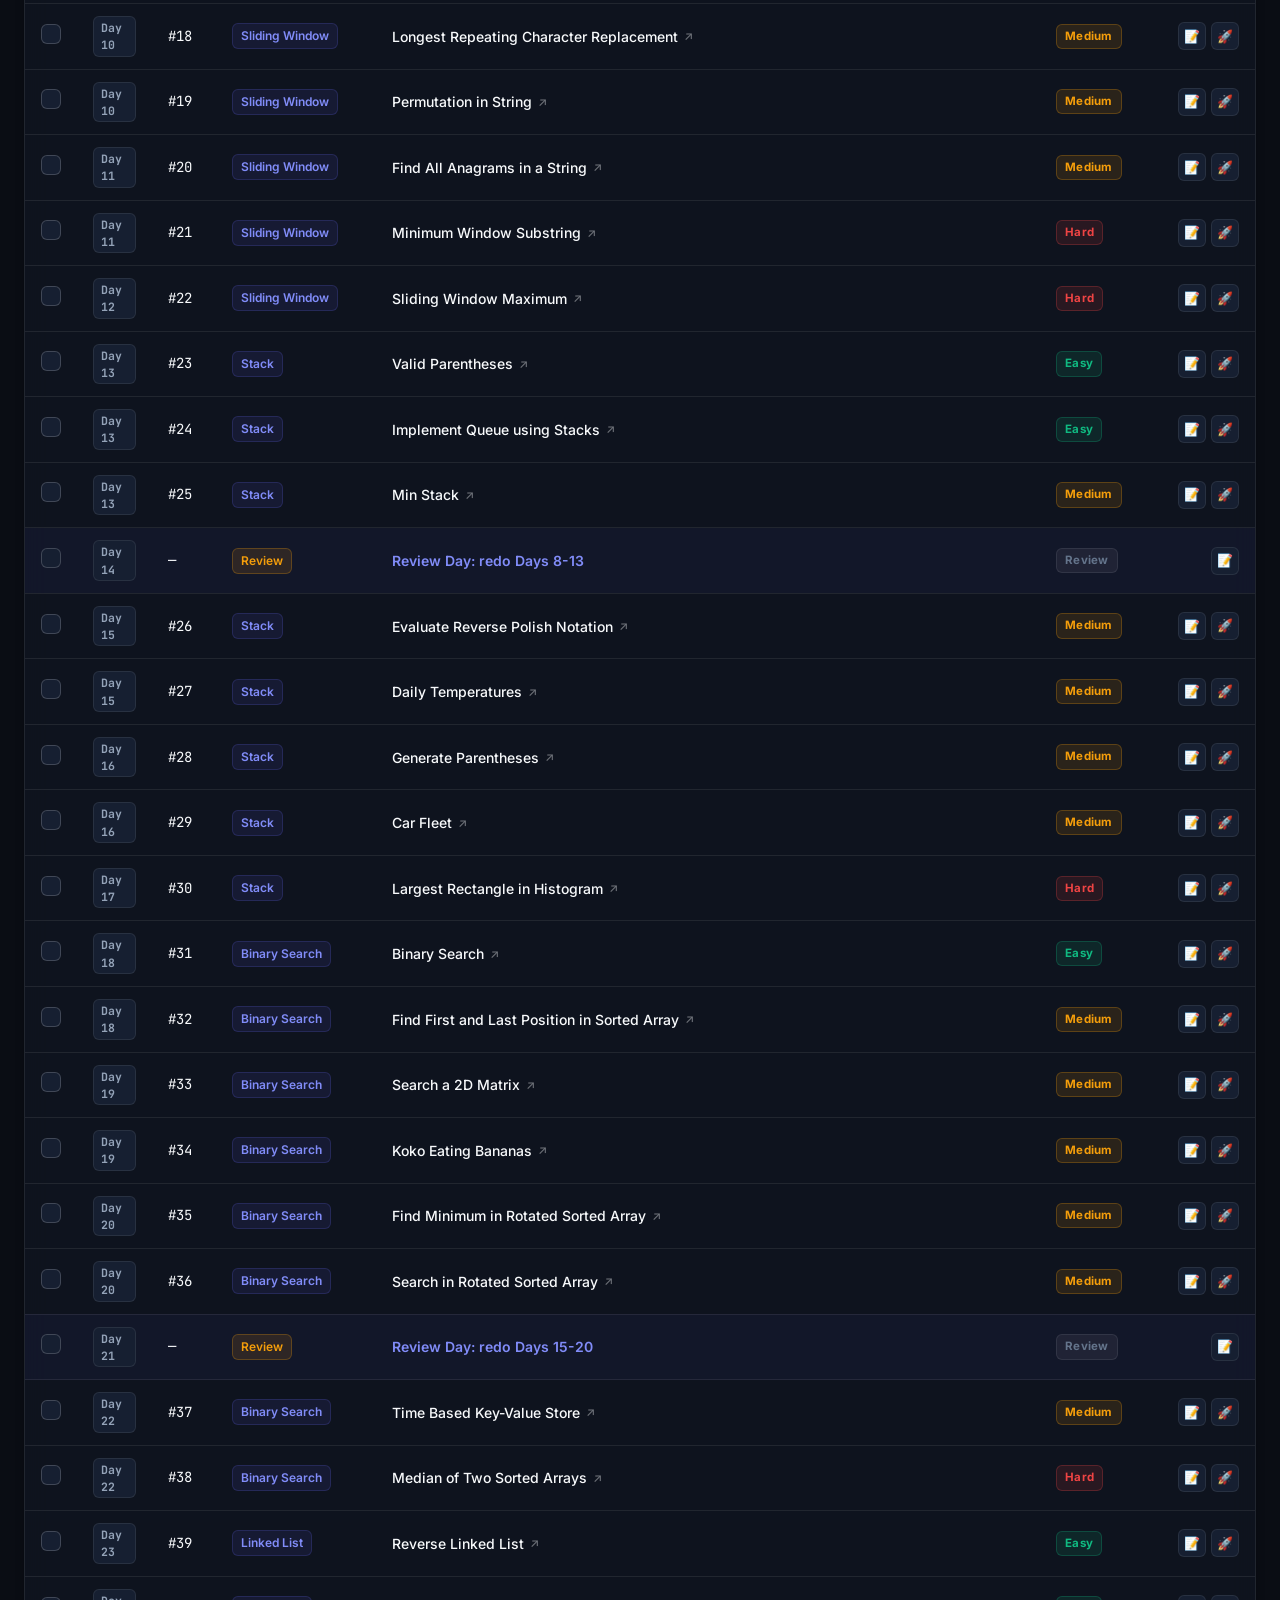
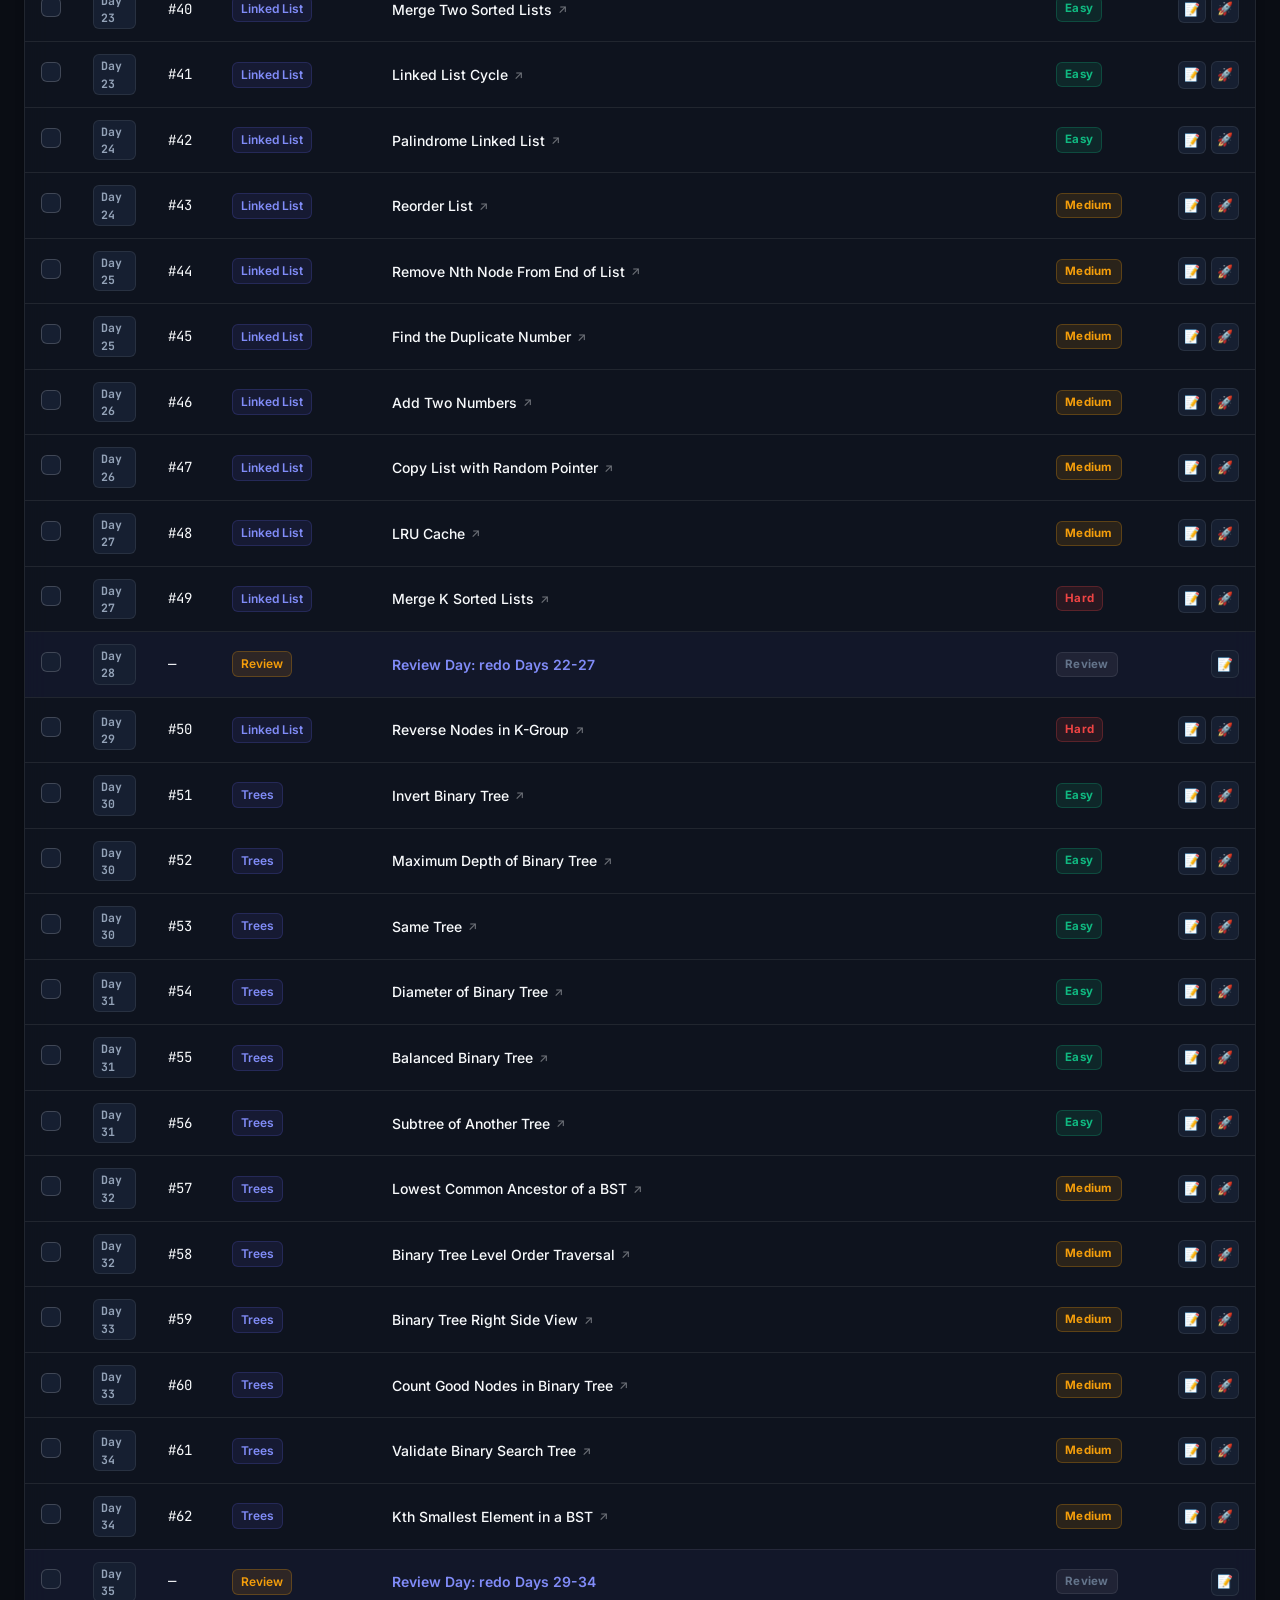
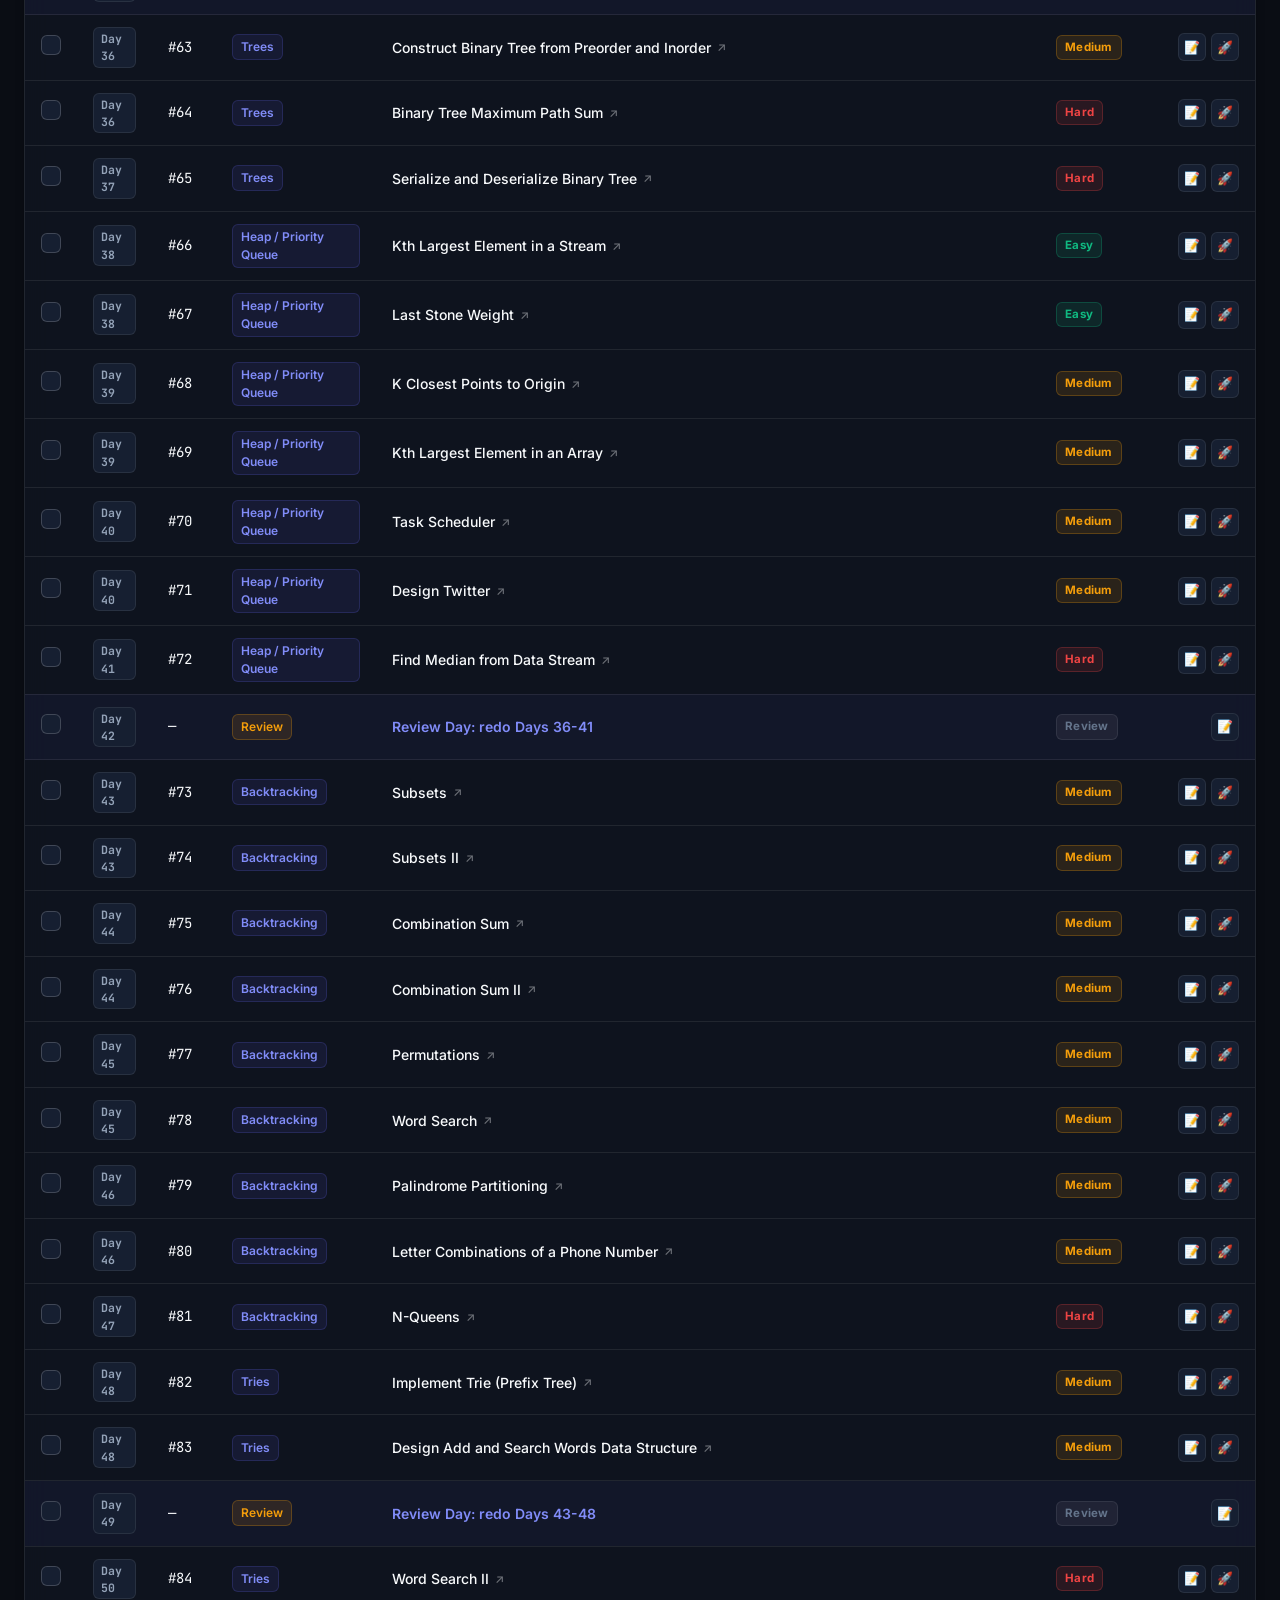
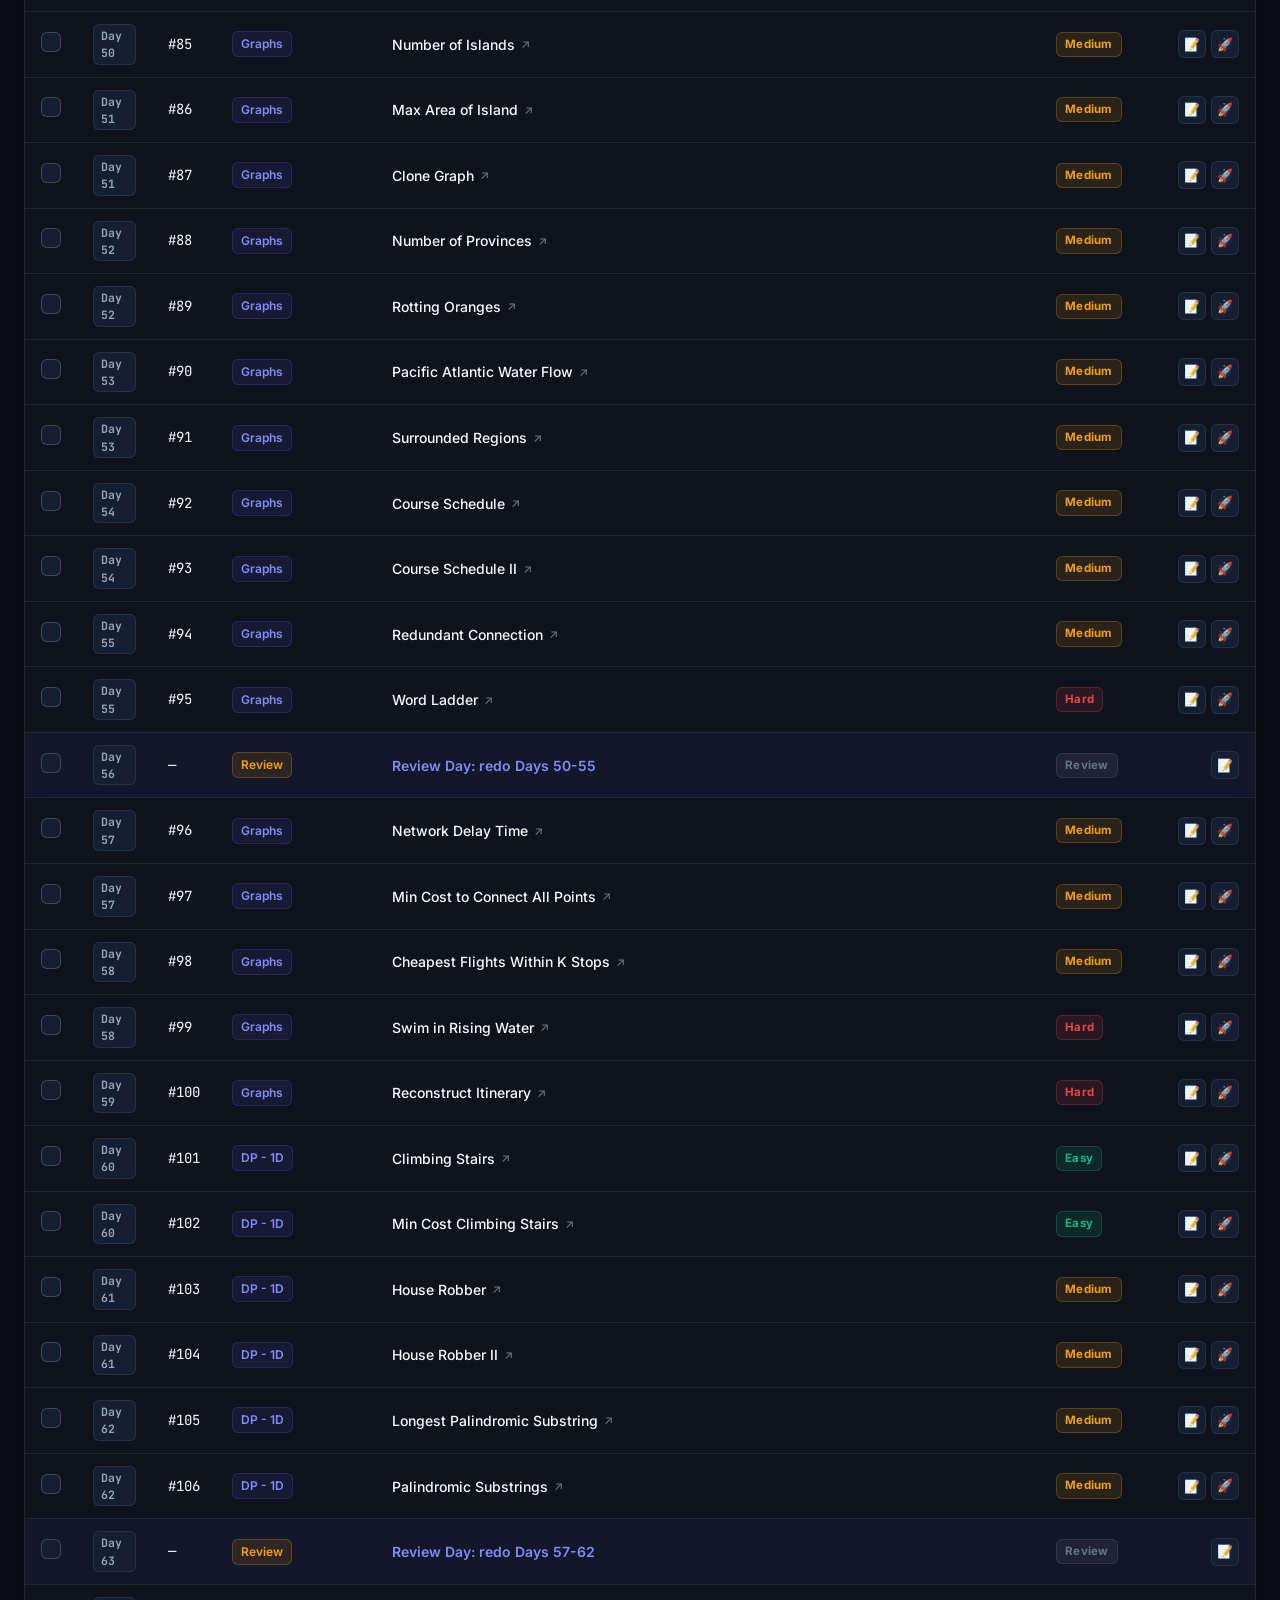
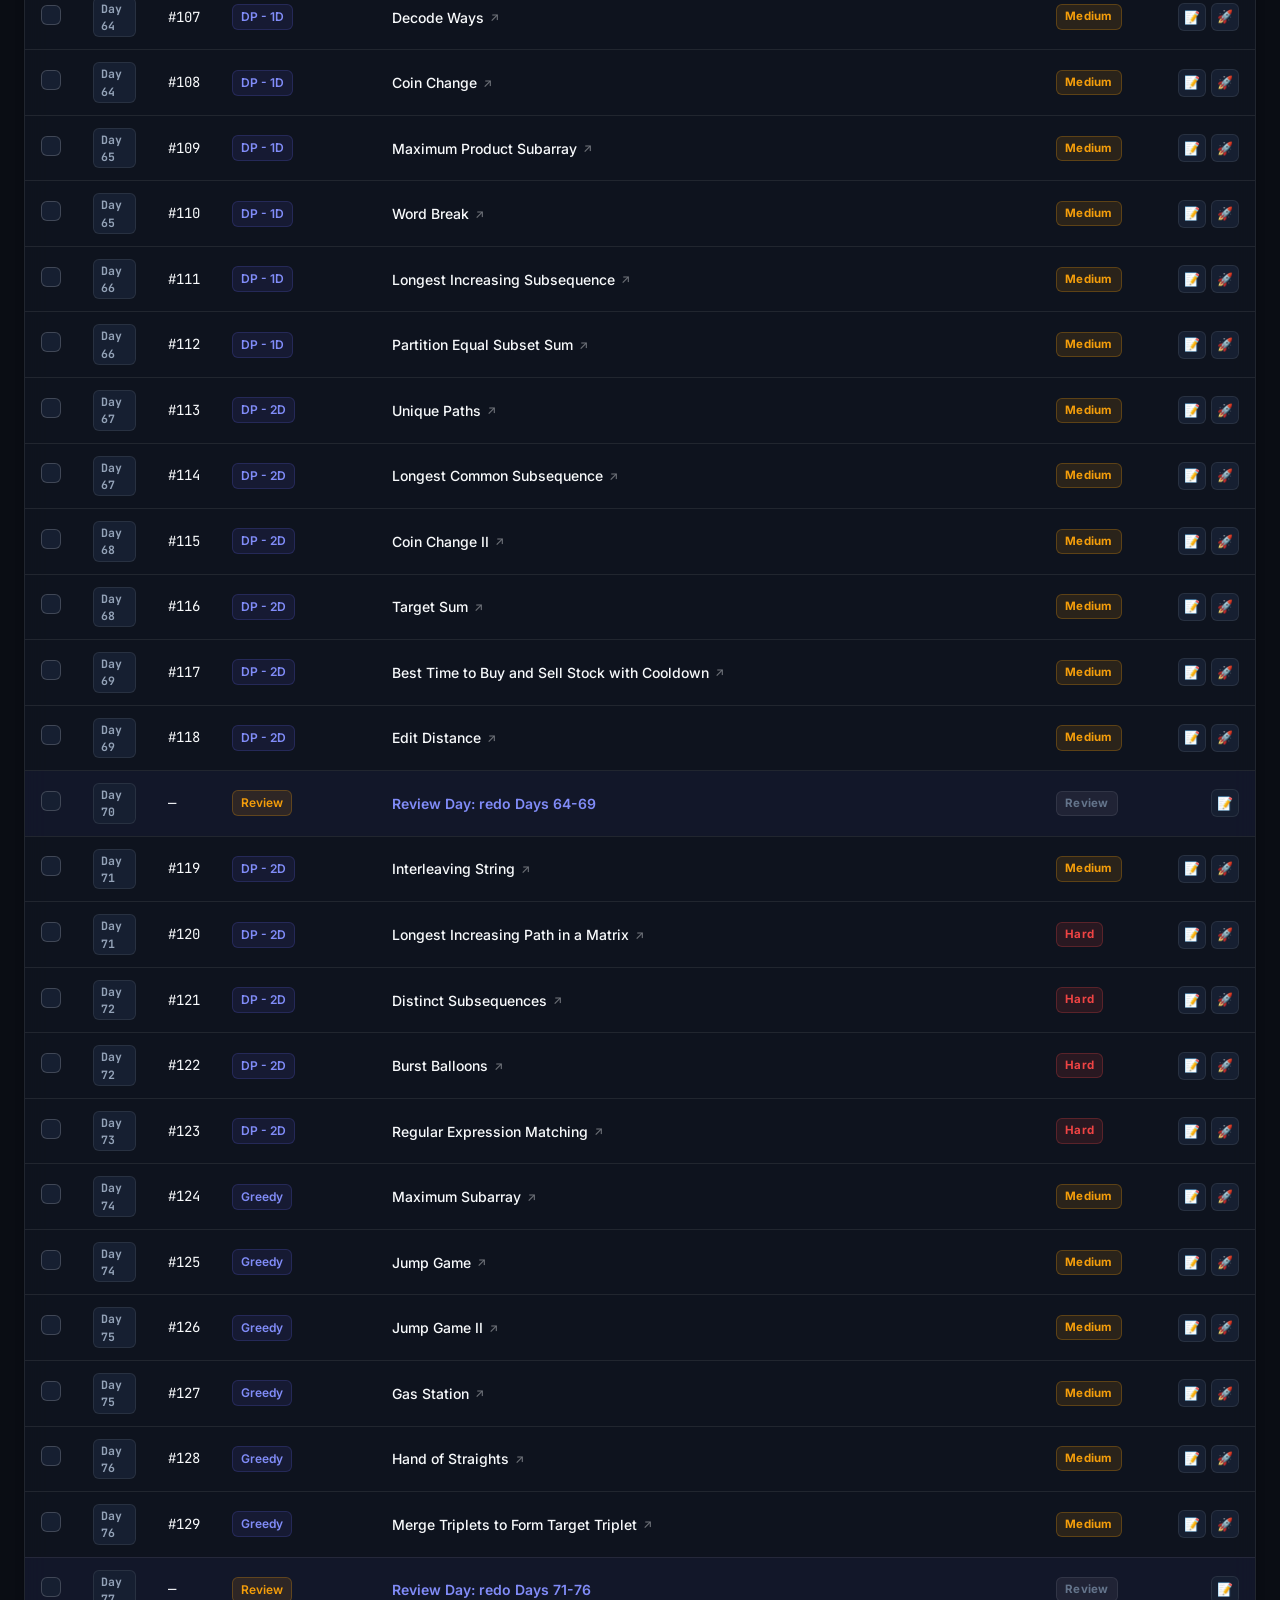
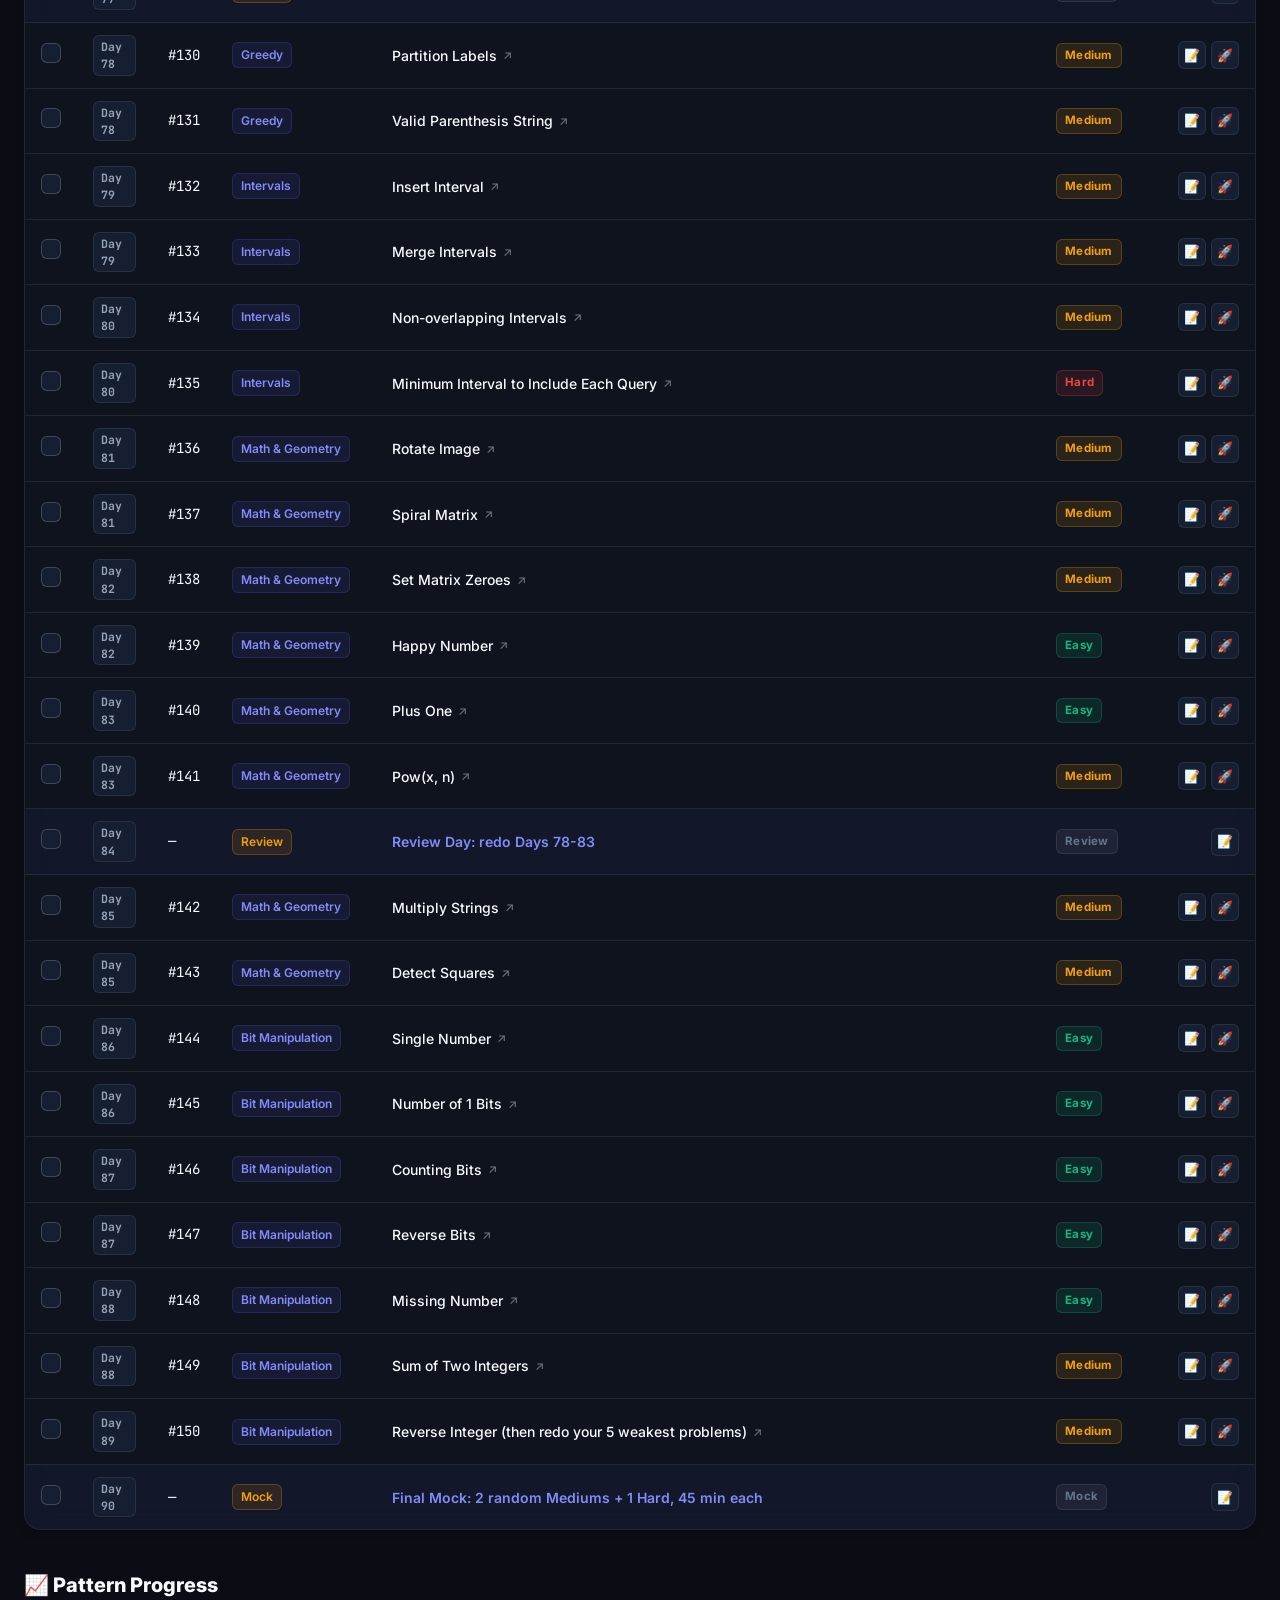
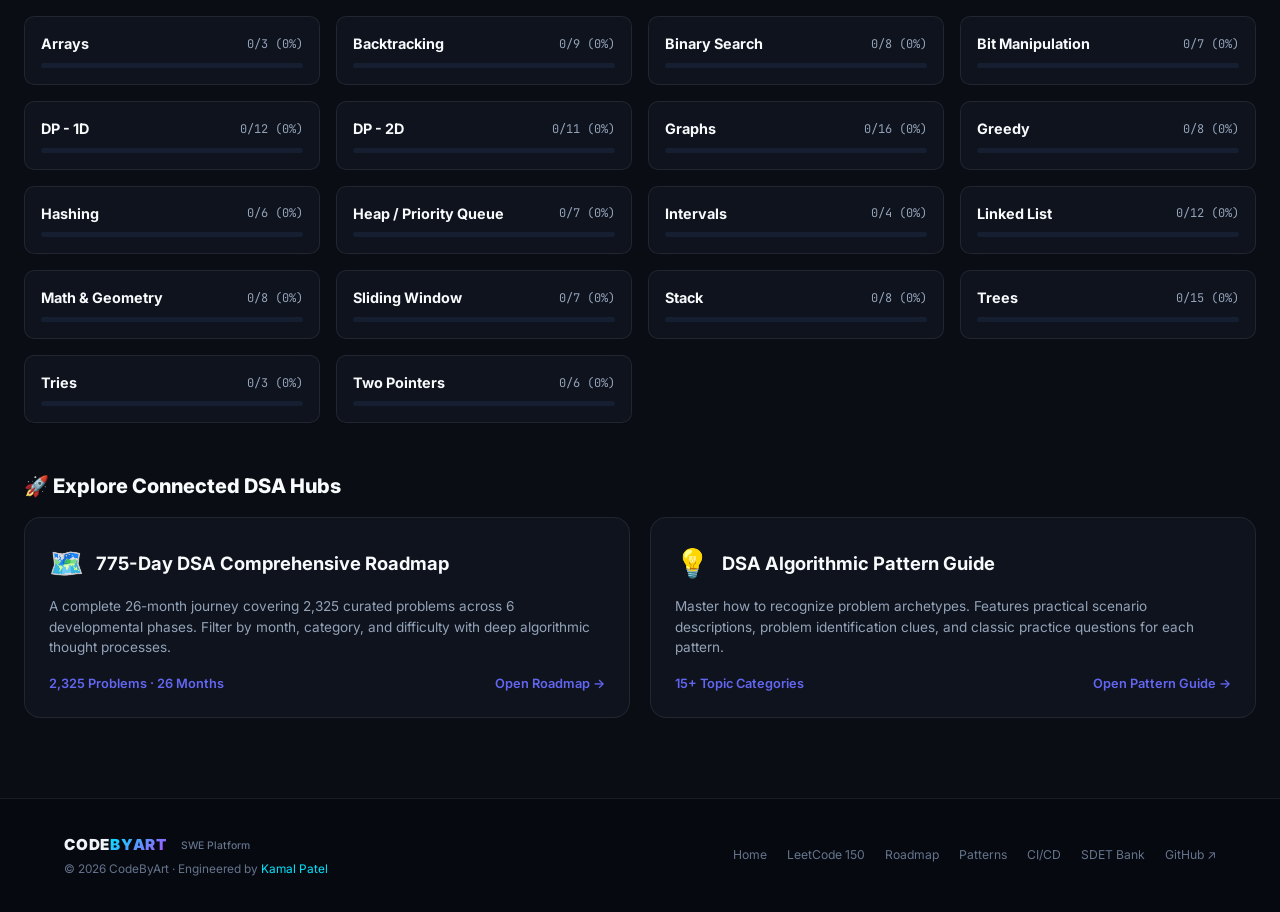
==== commit abba7714: "feat: unified header with profile, settings dropdown, warning modals, and consistent footer" ====
--- a/index.html
+++ b/index.html
@@ -13,6 +13,7 @@
         href="https://fonts.googleapis.com/css2?family=Inter:wght@300;400;500;600;700;800;900&family=JetBrains+Mono:wght@400;500;600&display=swap"
         rel="stylesheet">
     <link rel="stylesheet" href="styles.css?v=0.2.0">
+    <link rel="stylesheet" href="shared-nav.css">
     <style>
         /* Self-Contained Header Dropdown Styling */
         .header-dropdown {
@@ -415,146 +416,6 @@
     </div>
 
     <div class="app-container">
-        <!-- Top Nav Bar -->
-        <nav class="top-nav">
-            <a href="index.html" class="logo-link" title="CodeByArt Software Engineering Platform">
-                <div class="logo-emblem">
-                    <svg width="30" height="30" viewBox="0 0 32 32" fill="none" xmlns="http://www.w3.org/2000/svg">
-                        <defs>
-                            <linearGradient id="cba-grad" x1="0%" y1="0%" x2="100%" y2="100%">
-                                <stop offset="0%" stop-color="#00e5ff" />
-                                <stop offset="50%" stop-color="#6366f1" />
-                                <stop offset="100%" stop-color="#b14aff" />
-                            </linearGradient>
-                        </defs>
-                        <rect width="32" height="32" rx="8" fill="#131926" stroke="rgba(255,255,255,0.14)" />
-                        <path d="M10 11L5 16L10 21" stroke="url(#cba-grad)" stroke-width="2.5" stroke-linecap="round"
-                            stroke-linejoin="round" />
-                        <path d="M22 11L27 16L22 21" stroke="url(#cba-grad)" stroke-width="2.5" stroke-linecap="round"
-                            stroke-linejoin="round" />
-                        <path d="M18 9L14 23" stroke="url(#cba-grad)" stroke-width="2.5" stroke-linecap="round" />
-                    </svg>
-                </div>
-                <div class="logo-info">
-                    <span class="logo-brand"><span class="logo-code">CODE</span><span
-                            class="logo-art">BYART</span></span>
-                    <span class="logo-sub">SWE Platform</span>
-                </div>
-            </a>
-
-            <div class="nav-tabs">
-                <a href="home.html" class="nav-tab" title="Platform Homepage">
-                    <span class="tab-icon">🏠</span>
-                    <span class="tab-text">Home</span>
-                </a>
-                <a href="index.html" class="nav-tab active">
-                    <span class="tab-icon">🎯</span>
-                    <span class="tab-text">LeetCode 150</span>
-                </a>
-                <a href="dsa_roadmap.html" class="nav-tab">
-                    <span class="tab-icon">🗺️</span>
-                    <span class="tab-text">775-Day Roadmap</span>
-                </a>
-                <a href="dsa_pattern_guide.html" class="nav-tab">
-                    <span class="tab-icon">💡</span>
-                    <span class="tab-text">Pattern Guide</span>
-                </a>
-                <div class="nav-more-dropdown" id="navMoreDropdown">
-                    <button type="button" class="nav-tab nav-more-trigger" onclick="toggleMoreDropdown(event)">
-                        <span class="tab-icon">📦</span>
-                        <span class="tab-text">More <span class="more-caret">▾</span></span>
-                    </button>
-                    <div class="nav-more-menu" id="navMoreMenu">
-                        <div class="nav-more-header">DevOps &amp; Engineering</div>
-                        <a href="cicd_guide.html" class="nav-more-item">
-                            <span class="nav-more-item-icon">🔄</span>
-                            <div class="nav-more-item-text">
-                                <span class="nav-more-item-title">CI/CD Complete Guide</span>
-                                <span class="nav-more-item-desc">Zero to Production Pipelines</span>
-                            </div>
-                        </a>
-                        <div class="nav-more-header">Interview &amp; QA</div>
-                        <a href="sdet_software_engineering_interview_question_bank.html" class="nav-more-item">
-                            <span class="nav-more-item-icon">🧪</span>
-                            <div class="nav-more-item-text">
-                                <span class="nav-more-item-title">SDET &amp; SWE Question Bank</span>
-                                <span class="nav-more-item-desc">Coding, QA &amp; System Design</span>
-                            </div>
-                        </a>
-                    </div>
-                </div>
-            </div>
-
-            <div class="nav-right-group">
-                <div class="nav-network">
-                    <a href="https://www.linkedin.com/in/kamal-patel-61a8201a0/" target="_blank"
-                        rel="noopener noreferrer" class="network-badge linkedin-badge" title="Kamal Patel on LinkedIn">
-                        <svg class="linkedin-svg" viewBox="0 0 24 24" width="13" height="13" fill="currentColor">
-                            <path
-                                d="M19 3a2 2 0 0 1 2 2v14a2 2 0 0 1-2 2H5a2 2 0 0 1-2-2V5a2 2 0 0 1 2-2h14m-.5 15.5v-5.3a3.26 3.26 0 0 0-3.26-3.26c-.85 0-1.84.52-2.28 1.3v-1.11h-2.79v8.37h2.79v-4.93c0-.77.62-1.4 1.39-1.4a1.4 1.4 0 0 1 1.4 1.4v4.93h2.75M6.46 10.9v8.37H9.2V10.9H6.46M7.83 6.45a1.6 1.6 0 1 0 0 3.2 1.6 1.6 0 0 0 0-3.2Z" />
-                        </svg>
-                        <span>Kamal Patel</span>
-                    </a>
-
-                    <!-- Websites & Contact Dropdown -->
-                    <div class="header-dropdown" id="nav-dropdown">
-                        <button type="button" class="dropdown-trigger" id="dropdown-trigger-btn" aria-haspopup="true"
-                            aria-expanded="false" title="Websites & Contact" onclick="toggleHeaderDropdown(event)">
-                            <span>Connect</span>
-                            <svg class="dropdown-caret" width="10" height="10" viewBox="0 0 12 12" fill="none">
-                                <path d="M2.5 4.5L6 8L9.5 4.5" stroke="currentColor" stroke-width="2"
-                                    stroke-linecap="round" stroke-linejoin="round" />
-                            </svg>
-                        </button>
-                        <div class="dropdown-menu" id="header-dropdown-menu">
-                            <div class="dropdown-header">Collaboration &amp; Contact</div>
-                            <a href="mailto:codebyart@gmail.com" class="dropdown-item">
-                                <span class="dropdown-item-icon">✉️</span>
-                                <div class="dropdown-item-text">
-                                    <span class="dropdown-item-title">codebyart@gmail.com</span>
-                                    <span class="dropdown-item-desc">Collaboration &amp; Inquiries</span>
-                                </div>
-                            </a>
-                            <div class="dropdown-divider"></div>
-                            <div class="dropdown-header">Official Websites</div>
-                            <a href="https://codebyart.com" target="_blank" rel="noopener noreferrer"
-                                class="dropdown-item">
-                                <span class="dropdown-item-icon"><span class="badge-dot"></span></span>
-                                <div class="dropdown-item-text">
-                                    <span class="dropdown-item-title">codebyart.com</span>
-                                    <span class="dropdown-item-desc">Where Code Meets Artistry</span>
-                                </div>
-                                <span class="dropdown-external">↗</span>
-                            </a>
-                            <a href="https://connectkreations.com" target="_blank" rel="noopener noreferrer"
-                                class="dropdown-item">
-                                <span class="dropdown-item-icon">🌐</span>
-                                <div class="dropdown-item-text">
-                                    <span class="dropdown-item-title">connectkreations.com</span>
-                                    <span class="dropdown-item-desc">Partner Network</span>
-                                </div>
-                                <span class="dropdown-external">↗</span>
-                            </a>
-                        </div>
-                    </div>
-                </div>
-
-
-                <div class="nav-divider"></div>
-                <div class="nav-actions">
-                    <button class="nav-btn" id="theme-toggle" onclick="toggleTheme()" title="Toggle Theme">
-                        <span id="theme-icon">🌙</span>
-                    </button>
-                    <button class="nav-btn" onclick="openReminderModal()" title="Reminder Settings">⏰</button>
-                    <button class="nav-btn" onclick="exportProgress()" title="Export Progress">📤</button>
-                    <label class="nav-btn import-btn" title="Import Progress">
-                        📥
-                        <input type="file" id="import-file" accept=".json" onchange="importProgress(event)" hidden>
-                    </label>
-                    <button class="nav-btn danger" onclick="openResetModal()" title="Reset Progress">🗑️</button>
-                </div>
-            </div>
-        </nav>
 
         <!-- Hero Stats Section -->
         <header class="hero">
@@ -722,80 +583,11 @@
             </div>
         </section>
 
-        <!-- Footer -->
-        <footer class="footer">
-            <div class="footer-container">
-                <div class="footer-brand">
-                    <div class="logo-info">
-                        <span class="logo-brand"><span class="logo-code">CODE</span><span
-                                class="logo-art">BYART</span></span>
-                        <p class="footer-tagline">Software Engineering &amp; DSA Mastery Platform</p>
-                    </div>
-                    <p class="footer-credit">Engineered &amp; Curated by <a
-                            href="https://www.linkedin.com/in/kamal-patel-61a8201a0/" target="_blank"
-                            rel="noopener noreferrer" class="footer-link">Kamal Patel</a></p>
-                </div>
-                <div class="footer-links">
-                    <a href="https://codebyart.com" target="_blank" rel="noopener noreferrer" class="footer-pill">🚀
-                        codebyart.com</a>
-                    <a href="https://connectkreations.com" target="_blank" rel="noopener noreferrer"
-                        class="footer-pill">🌐 connectkreations.com</a>
-                    <a href="https://www.linkedin.com/in/kamal-patel-61a8201a0/" target="_blank"
-                        rel="noopener noreferrer" class="footer-pill linkedin-pill">
-                        <svg width="13" height="13" viewBox="0 0 24 24" fill="currentColor">
-                            <path
-                                d="M19 3a2 2 0 0 1 2 2v14a2 2 0 0 1-2 2H5a2 2 0 0 1-2-2V5a2 2 0 0 1 2-2h14m-.5 15.5v-5.3a3.26 3.26 0 0 0-3.26-3.26c-.85 0-1.84.52-2.28 1.3v-1.11h-2.79v8.37h2.79v-4.93c0-.77.62-1.4 1.39-1.4a1.4 1.4 0 0 1 1.4 1.4v4.93h2.75M6.46 10.9v8.37H9.2V10.9H6.46M7.83 6.45a1.6 1.6 0 1 0 0 3.2 1.6 1.6 0 0 0 0-3.2Z" />
-                        </svg>
-                        Kamal Patel on LinkedIn
-                    </a>
-                    <a href="mailto:codebyart@gmail.com" class="footer-pill mail-pill"
-                        title="Collaboration & Contact">✉️ codebyart@gmail.com</a>
-                </div>
-
-            </div>
-            <div class="footer-bottom">
-                <p>&copy; 2026 CodeByArt &middot; Powered by CodeByArt &amp; ConnectKreations &middot; Progress saved
-                    locally in your browser</p>
-            </div>
-        </footer>
     </div>
 
     <script src="data.js?v=0.2.0"></script>
     <script src="app.js?v=0.2.0"></script>
-    <script>
-        // Inline self-contained fallback for dropdown interactions
-        function toggleMoreDropdown(event) {
-            if (event) { event.stopPropagation(); event.preventDefault(); }
-            const dd = document.getElementById('navMoreDropdown');
-            if (dd) dd.classList.toggle('open');
-        }
-        document.addEventListener('click', function(e) {
-            const more = document.getElementById('navMoreDropdown');
-            if (more && !more.contains(e.target)) more.classList.remove('open');
-            const conn = document.getElementById('nav-dropdown');
-            if (conn && !conn.contains(e.target)) conn.classList.remove('open');
-        });
-
-        // Global welcome sync
-        (function () {
-            try {
-                var raw = localStorage.getItem('cba-user-name');
-                if (!raw) return;
-                var name = raw.replace(/[<>"'&]/g, '').trim().slice(0, 30);
-                if (!name) return;
-                var host = document.querySelector('.nav-network');
-                if (!host || document.getElementById('cbaUserWelcomePill')) return;
-                var pill = document.createElement('a');
-                pill.id = 'cbaUserWelcomePill';
-                pill.href = 'home.html';
-                pill.title = 'Hello, ' + name + '! Click to visit Home';
-                pill.className = 'network-badge';
-                pill.style.cssText = 'display:inline-flex;align-items:center;gap:4px;border-color:rgba(0,229,255,0.3);background:rgba(0,229,255,0.08);color:#00e5ff;text-decoration:none;font-weight:600;';
-                pill.innerHTML = '👋 <span>Hi, <strong style="color:#00e5ff;">' + name + '</strong></span>';
-                host.insertBefore(pill, host.firstChild);
-            } catch (e) {}
-        })();
-    </script>
+    <script src="shared-nav.js" data-page="leetcode"></script>
 </body>
 
 </html>
--- a/shared-nav.css
+++ b/shared-nav.css
@@ -0,0 +1,829 @@
+/* =============================================================
+   SHARED NAV  —  shared-nav.css
+   CodeByArt DSA & SWE Platform
+   Consistent header + footer across all portals
+   ============================================================= */
+
+/* ── Tokens (fallback if page doesn't define them) ── */
+:root {
+  --sn-bg:       rgba(6, 8, 16, 0.85);
+  --sn-border:   rgba(255, 255, 255, 0.08);
+  --sn-surface:  #111827;
+  --sn-surface2: #162032;
+  --sn-text:     #f1f5f9;
+  --sn-sub:      #94a3b8;
+  --sn-muted:    #64748b;
+  --sn-cyan:     #00E5FF;
+  --sn-violet:   #B14AFF;
+  --sn-indigo:   #6366f1;
+  --sn-grad:     linear-gradient(135deg, #00E5FF 0%, #B14AFF 100%);
+  --sn-danger:   #f43f5e;
+  --sn-amber:    #f59e0b;
+  --sn-green:    #10b981;
+  --sn-ease:     cubic-bezier(0.16, 1, 0.3, 1);
+  --sn-font:     'Inter', -apple-system, BlinkMacSystemFont, 'Segoe UI', Roboto, sans-serif;
+  --sn-nav-h:    58px;
+}
+
+/* ── Base resets for nav elements ── */
+.cba-nav *, .cba-nav *::before, .cba-nav *::after,
+.cba-footer *, .cba-footer *::before, .cba-footer *::after,
+.cba-modal-overlay *, .cba-modal-overlay *::before, .cba-modal-overlay *::after {
+  box-sizing: border-box;
+  margin: 0;
+  padding: 0;
+}
+.cba-nav a, .cba-footer a { text-decoration: none; color: inherit; }
+.cba-nav button, .cba-modal button { font-family: var(--sn-font); cursor: pointer; border: none; background: none; }
+
+/* ── Body Layout Helper ── */
+body.has-cba-nav {
+  padding-top: var(--sn-nav-h) !important;
+}
+
+/* Fix sticky elements across individual portal pages */
+body.has-cba-nav .sidebar {
+  top: var(--sn-nav-h) !important;
+  height: calc(100vh - var(--sn-nav-h)) !important;
+}
+body.has-cba-nav .app {
+  min-height: calc(100vh - var(--sn-nav-h)) !important;
+}
+body.has-cba-nav .toolbar {
+  top: var(--sn-nav-h) !important;
+}
+body.has-cba-nav aside {
+  top: calc(var(--sn-nav-h) + 52px) !important;
+}
+
+/* ═══════════════════════════════════════════════
+   TOP NAV SHELL
+   ═══════════════════════════════════════════════ */
+.cba-nav {
+  position: fixed;
+  top: 0; left: 0; right: 0;
+  z-index: 9000;
+  height: var(--sn-nav-h);
+  display: flex;
+  align-items: center;
+  padding: 0 clamp(0.75rem, 3vw, 2rem);
+  gap: 0.5rem;
+  background: var(--sn-bg);
+  backdrop-filter: blur(24px) saturate(180%);
+  -webkit-backdrop-filter: blur(24px) saturate(180%);
+  border-bottom: 1px solid var(--sn-border);
+  font-family: var(--sn-font);
+  -webkit-font-smoothing: antialiased;
+  transition: box-shadow 0.3s ease;
+}
+.cba-nav.scrolled {
+  box-shadow: 0 4px 30px rgba(0, 0, 0, 0.55);
+}
+
+/* ── Logo ── */
+.cba-nav-logo {
+  display: flex;
+  align-items: center;
+  gap: 0.55rem;
+  flex-shrink: 0;
+  text-decoration: none;
+}
+.cba-nav-logo-emblem {
+  width: 28px;
+  height: 28px;
+  flex-shrink: 0;
+}
+.cba-nav-logo-text {
+  display: flex;
+  flex-direction: column;
+  line-height: 1.1;
+}
+.cba-nav-logo-brand {
+  font-size: 0.88rem;
+  font-weight: 900;
+  letter-spacing: 0.04em;
+  color: var(--sn-text);
+}
+.cba-nav-logo-brand-art {
+  background: var(--sn-grad);
+  -webkit-background-clip: text;
+  -webkit-text-fill-color: transparent;
+  background-clip: text;
+}
+.cba-nav-logo-sub {
+  font-size: 0.58rem;
+  font-weight: 500;
+  letter-spacing: 0.06em;
+  color: var(--sn-muted);
+  text-transform: uppercase;
+}
+
+.cba-nav-divider {
+  width: 1px;
+  height: 22px;
+  background: var(--sn-border);
+  flex-shrink: 0;
+  margin: 0 0.25rem;
+}
+
+/* ── Portal Tabs ── */
+.cba-nav-tabs {
+  display: flex;
+  align-items: center;
+  gap: 0.15rem;
+  flex: 1;
+  min-width: 0;
+  overflow: hidden;
+}
+.cba-nav-tab {
+  display: inline-flex;
+  align-items: center;
+  gap: 0.35rem;
+  padding: 0.38rem 0.7rem;
+  border-radius: 8px;
+  font-size: 0.8rem;
+  font-weight: 600;
+  color: var(--sn-sub);
+  white-space: nowrap;
+  transition: all 0.18s ease;
+  text-decoration: none;
+  border: 1px solid transparent;
+  -webkit-tap-highlight-color: transparent;
+}
+.cba-nav-tab:hover {
+  color: var(--sn-text);
+  background: rgba(255, 255, 255, 0.06);
+}
+.cba-nav-tab.active {
+  color: #fff;
+  background: rgba(99, 102, 241, 0.18);
+  border-color: rgba(99, 102, 241, 0.3);
+}
+.cba-nav-tab-icon {
+  font-size: 0.95rem;
+  line-height: 1;
+}
+
+/* ── More Dropdown ── */
+.cba-more-dd {
+  position: relative;
+  display: inline-flex;
+  align-items: center;
+}
+.cba-more-trigger {
+  display: inline-flex;
+  align-items: center;
+  gap: 0.35rem;
+  padding: 0.38rem 0.7rem;
+  border-radius: 8px;
+  font-size: 0.8rem;
+  font-weight: 600;
+  color: var(--sn-sub);
+  white-space: nowrap;
+  background: none;
+  border: 1px solid transparent;
+  transition: all 0.18s ease;
+  cursor: pointer;
+  font-family: var(--sn-font);
+}
+.cba-more-trigger:hover,
+.cba-more-dd.open .cba-more-trigger {
+  color: var(--sn-text);
+  background: rgba(255, 255, 255, 0.06);
+}
+.cba-more-caret {
+  font-size: 0.6rem;
+  transition: transform 0.2s ease;
+  opacity: 0.7;
+}
+.cba-more-dd.open .cba-more-caret {
+  transform: rotate(180deg);
+}
+
+.cba-more-menu {
+  position: absolute;
+  top: calc(100% + 10px);
+  left: 0;
+  min-width: 260px;
+  background: var(--sn-surface2);
+  border: 1px solid var(--sn-border);
+  border-radius: 14px;
+  box-shadow: 0 20px 50px rgba(0, 0, 0, 0.55), 0 4px 16px rgba(0, 0, 0, 0.3);
+  padding: 0.5rem;
+  z-index: 9100;
+  opacity: 0;
+  visibility: hidden;
+  transform: translateY(-8px);
+  transition: opacity 0.22s var(--sn-ease), transform 0.22s var(--sn-ease), visibility 0.22s;
+  pointer-events: none;
+  backdrop-filter: blur(20px);
+  -webkit-backdrop-filter: blur(20px);
+}
+.cba-more-dd.open .cba-more-menu {
+  opacity: 1;
+  visibility: visible;
+  transform: translateY(0);
+  pointer-events: auto;
+}
+
+/* ── Menu Items & Sections ── */
+.cba-menu-section {
+  font-size: 0.62rem;
+  font-weight: 700;
+  letter-spacing: 0.1em;
+  text-transform: uppercase;
+  color: var(--sn-muted);
+  padding: 0.5rem 0.75rem 0.25rem;
+}
+.cba-menu-divider {
+  height: 1px;
+  background: var(--sn-border);
+  margin: 0.35rem 0;
+}
+.cba-menu-item {
+  display: flex;
+  align-items: center;
+  gap: 0.65rem;
+  padding: 0.55rem 0.75rem;
+  border-radius: 8px;
+  color: var(--sn-sub);
+  font-size: 0.82rem;
+  text-decoration: none;
+  transition: all 0.15s ease;
+  cursor: pointer;
+  border: none;
+  background: none;
+  width: 100%;
+  font-family: var(--sn-font);
+  text-align: left;
+}
+.cba-menu-item:hover {
+  background: rgba(99, 102, 241, 0.12);
+  color: var(--sn-text);
+}
+.cba-menu-item.active {
+  background: rgba(99, 102, 241, 0.18);
+  color: var(--sn-indigo);
+}
+.cba-menu-item.danger:hover {
+  background: rgba(244, 63, 94, 0.14);
+  color: var(--sn-danger);
+}
+.cba-menu-item.warn:hover {
+  background: rgba(245, 158, 11, 0.14);
+  color: var(--sn-amber);
+}
+.cba-menu-item-icon {
+  width: 24px;
+  height: 24px;
+  display: flex;
+  align-items: center;
+  justify-content: center;
+  font-size: 1rem;
+  flex-shrink: 0;
+}
+.cba-menu-item-body {
+  display: flex;
+  flex-direction: column;
+  flex: 1;
+  min-width: 0;
+}
+.cba-menu-item-title {
+  font-weight: 600;
+  font-size: 0.8rem;
+  color: var(--sn-text);
+  line-height: 1.25;
+}
+.cba-menu-item-desc {
+  font-size: 0.67rem;
+  color: var(--sn-muted);
+  line-height: 1.2;
+  margin-top: 2px;
+}
+.cba-menu-item.danger .cba-menu-item-title { color: var(--sn-danger); }
+.cba-menu-item.warn   .cba-menu-item-title { color: var(--sn-amber); }
+
+/* ── Nav Right Actions ── */
+.cba-nav-right {
+  display: flex;
+  align-items: center;
+  gap: 0.4rem;
+  flex-shrink: 0;
+  margin-left: auto;
+}
+
+/* ── Profile Dropdown ── */
+.cba-profile-dd {
+  position: relative;
+  display: inline-flex;
+  align-items: center;
+}
+.cba-profile-trigger {
+  display: inline-flex;
+  align-items: center;
+  gap: 0.45rem;
+  padding: 0.32rem 0.75rem 0.32rem 0.42rem;
+  border-radius: 99px;
+  background: rgba(0, 229, 255, 0.08);
+  border: 1px solid rgba(0, 229, 255, 0.22);
+  color: var(--sn-cyan);
+  font-size: 0.78rem;
+  font-weight: 700;
+  cursor: pointer;
+  transition: all 0.2s ease;
+  font-family: var(--sn-font);
+  max-width: 170px;
+  white-space: nowrap;
+  overflow: hidden;
+}
+.cba-profile-trigger:hover,
+.cba-profile-dd.open .cba-profile-trigger {
+  background: rgba(0, 229, 255, 0.16);
+  border-color: rgba(0, 229, 255, 0.45);
+}
+.cba-profile-avatar {
+  width: 22px;
+  height: 22px;
+  border-radius: 50%;
+  background: var(--sn-grad);
+  display: flex;
+  align-items: center;
+  justify-content: center;
+  font-size: 0.7rem;
+  font-weight: 800;
+  color: #fff;
+  flex-shrink: 0;
+}
+.cba-profile-name {
+  max-width: 90px;
+  overflow: hidden;
+  text-overflow: ellipsis;
+}
+.cba-profile-caret {
+  font-size: 0.6rem;
+  opacity: 0.7;
+  transition: transform 0.2s ease;
+}
+.cba-profile-dd.open .cba-profile-caret {
+  transform: rotate(180deg);
+}
+
+.cba-profile-menu {
+  position: absolute;
+  top: calc(100% + 10px);
+  right: 0;
+  width: 285px;
+  background: var(--sn-surface2);
+  border: 1px solid var(--sn-border);
+  border-radius: 14px;
+  box-shadow: 0 20px 50px rgba(0, 0, 0, 0.55), 0 4px 16px rgba(0, 0, 0, 0.3);
+  padding: 0.85rem;
+  z-index: 9100;
+  opacity: 0;
+  visibility: hidden;
+  transform: translateY(-8px);
+  transition: opacity 0.22s var(--sn-ease), transform 0.22s var(--sn-ease), visibility 0.22s;
+  pointer-events: none;
+  backdrop-filter: blur(20px);
+  -webkit-backdrop-filter: blur(20px);
+}
+.cba-profile-dd.open .cba-profile-menu {
+  opacity: 1;
+  visibility: visible;
+  transform: translateY(0);
+  pointer-events: auto;
+}
+.cba-profile-header {
+  display: flex;
+  align-items: center;
+  gap: 0.75rem;
+  padding: 0.25rem 0.25rem 0.75rem;
+  border-bottom: 1px solid var(--sn-border);
+  margin-bottom: 0.75rem;
+}
+.cba-profile-header-avatar {
+  width: 40px;
+  height: 40px;
+  border-radius: 50%;
+  background: var(--sn-grad);
+  display: flex;
+  align-items: center;
+  justify-content: center;
+  font-size: 1.1rem;
+  font-weight: 900;
+  color: #fff;
+  flex-shrink: 0;
+  box-shadow: 0 0 18px rgba(0, 229, 255, 0.35);
+}
+.cba-profile-header-info {
+  flex: 1;
+  min-width: 0;
+}
+.cba-profile-header-name {
+  font-size: 0.9rem;
+  font-weight: 700;
+  color: var(--sn-text);
+  white-space: nowrap;
+  overflow: hidden;
+  text-overflow: ellipsis;
+}
+.cba-profile-header-sub {
+  font-size: 0.7rem;
+  color: var(--sn-muted);
+  margin-top: 1px;
+}
+
+.cba-profile-label {
+  font-size: 0.68rem;
+  font-weight: 600;
+  color: var(--sn-muted);
+  text-transform: uppercase;
+  letter-spacing: 0.08em;
+  margin-bottom: 0.4rem;
+}
+.cba-profile-edit-input {
+  width: 100%;
+  padding: 0.65rem 0.85rem;
+  background: rgba(255, 255, 255, 0.04);
+  border: 1px solid rgba(255, 255, 255, 0.1);
+  border-radius: 10px;
+  color: var(--sn-text);
+  font-size: 16px; /* Prevents auto-zoom on iOS */
+  font-family: var(--sn-font);
+  font-weight: 500;
+  outline: none;
+  -webkit-appearance: none;
+  transition: border-color 0.2s, box-shadow 0.2s;
+  margin-bottom: 0.5rem;
+  display: block;
+}
+.cba-profile-edit-input::placeholder { color: var(--sn-muted); }
+.cba-profile-edit-input:focus {
+  border-color: rgba(0, 229, 255, 0.45);
+  box-shadow: 0 0 0 3px rgba(0, 229, 255, 0.1);
+}
+.cba-profile-save-btn {
+  width: 100%;
+  padding: 0.6rem;
+  background: var(--sn-grad);
+  border: none;
+  border-radius: 10px;
+  color: #fff;
+  font-size: 0.82rem;
+  font-weight: 700;
+  cursor: pointer;
+  font-family: var(--sn-font);
+  transition: transform 0.2s, box-shadow 0.2s;
+  margin-bottom: 0.4rem;
+  box-shadow: 0 0 18px rgba(177, 74, 255, 0.25);
+}
+.cba-profile-save-btn:hover {
+  transform: translateY(-1px);
+  box-shadow: 0 0 28px rgba(0, 229, 255, 0.4);
+}
+.cba-profile-clear-btn {
+  width: 100%;
+  padding: 0.5rem;
+  background: transparent;
+  border: 1px solid rgba(244, 63, 94, 0.2);
+  border-radius: 10px;
+  color: rgba(244, 63, 94, 0.7);
+  font-size: 0.75rem;
+  font-weight: 600;
+  cursor: pointer;
+  font-family: var(--sn-font);
+  transition: all 0.2s;
+}
+.cba-profile-clear-btn:hover {
+  background: rgba(244, 63, 94, 0.08);
+  border-color: rgba(244, 63, 94, 0.4);
+  color: var(--sn-danger);
+}
+
+/* ── Settings Dropdown ── */
+.cba-settings-dd {
+  position: relative;
+  display: inline-flex;
+  align-items: center;
+}
+.cba-settings-trigger {
+  display: inline-flex;
+  align-items: center;
+  justify-content: center;
+  width: 34px;
+  height: 34px;
+  border-radius: 10px;
+  background: rgba(255, 255, 255, 0.05);
+  border: 1px solid var(--sn-border);
+  color: var(--sn-sub);
+  font-size: 1rem;
+  cursor: pointer;
+  transition: all 0.2s ease;
+  font-family: var(--sn-font);
+}
+.cba-settings-trigger:hover,
+.cba-settings-dd.open .cba-settings-trigger {
+  background: rgba(255, 255, 255, 0.1);
+  border-color: rgba(99, 102, 241, 0.35);
+  color: var(--sn-text);
+}
+.cba-settings-menu {
+  position: absolute;
+  top: calc(100% + 10px);
+  right: 0;
+  width: 295px;
+  background: var(--sn-surface2);
+  border: 1px solid var(--sn-border);
+  border-radius: 14px;
+  box-shadow: 0 20px 50px rgba(0, 0, 0, 0.55), 0 4px 16px rgba(0, 0, 0, 0.3);
+  padding: 0.5rem;
+  z-index: 9100;
+  opacity: 0;
+  visibility: hidden;
+  transform: translateY(-8px);
+  transition: opacity 0.22s var(--sn-ease), transform 0.22s var(--sn-ease), visibility 0.22s;
+  pointer-events: none;
+  backdrop-filter: blur(20px);
+  -webkit-backdrop-filter: blur(20px);
+}
+.cba-settings-dd.open .cba-settings-menu {
+  opacity: 1;
+  visibility: visible;
+  transform: translateY(0);
+  pointer-events: auto;
+}
+
+/* ── Icon Button (LinkedIn, etc.) ── */
+.cba-icon-btn {
+  display: inline-flex;
+  align-items: center;
+  justify-content: center;
+  width: 34px;
+  height: 34px;
+  border-radius: 10px;
+  background: rgba(255, 255, 255, 0.05);
+  border: 1px solid var(--sn-border);
+  color: var(--sn-sub);
+  font-size: 0.95rem;
+  cursor: pointer;
+  transition: all 0.2s ease;
+  font-family: var(--sn-font);
+  -webkit-tap-highlight-color: transparent;
+  text-decoration: none;
+}
+.cba-icon-btn:hover {
+  background: rgba(10, 102, 194, 0.18);
+  border-color: rgba(10, 102, 194, 0.4);
+  color: #38bdf8;
+}
+
+/* ═══════════════════════════════════════════════
+   MODAL OVERLAY & POPUPS
+   ═══════════════════════════════════════════════ */
+.cba-modal-overlay {
+  position: fixed;
+  inset: 0;
+  z-index: 99999;
+  background: rgba(6, 8, 16, 0.82);
+  backdrop-filter: blur(12px);
+  -webkit-backdrop-filter: blur(12px);
+  display: flex;
+  align-items: center;
+  justify-content: center;
+  padding: 1.25rem;
+  animation: cbaFadeIn 0.2s ease both;
+}
+.cba-modal-overlay.hidden { display: none !important; }
+@keyframes cbaFadeIn { from { opacity: 0; } to { opacity: 1; } }
+
+.cba-modal {
+  background: linear-gradient(145deg, #152033 0%, #0d1523 100%);
+  border: 1px solid rgba(99, 102, 241, 0.25);
+  border-radius: 20px;
+  padding: 2rem;
+  max-width: 440px;
+  width: 100%;
+  box-shadow: 0 40px 80px rgba(0, 0, 0, 0.7);
+  animation: cbaPopIn 0.3s cubic-bezier(0.34, 1.56, 0.64, 1) both;
+}
+@keyframes cbaPopIn {
+  from { transform: scale(0.92) translateY(14px); opacity: 0; }
+  to   { transform: scale(1) translateY(0); opacity: 1; }
+}
+.cba-modal-emoji {
+  font-size: 2.5rem;
+  margin-bottom: 0.6rem;
+  line-height: 1;
+}
+.cba-modal-title {
+  font-size: 1.25rem;
+  font-weight: 800;
+  letter-spacing: -0.02em;
+  color: #f1f5f9;
+  margin-bottom: 0.5rem;
+  font-family: var(--sn-font);
+}
+.cba-modal-body {
+  font-size: 0.88rem;
+  line-height: 1.65;
+  color: #94a3b8;
+  margin-bottom: 1.25rem;
+  font-family: var(--sn-font);
+}
+.cba-modal-body strong { color: #f1f5f9; }
+
+.cba-modal-warn-box {
+  background: rgba(245, 158, 11, 0.08);
+  border: 1px solid rgba(245, 158, 11, 0.28);
+  border-radius: 10px;
+  padding: 0.75rem 1rem;
+  font-size: 0.8rem;
+  color: #f59e0b;
+  margin-bottom: 1.25rem;
+  font-family: var(--sn-font);
+  line-height: 1.5;
+}
+.cba-modal-input {
+  width: 100%;
+  padding: 0.7rem 0.9rem;
+  background: rgba(255, 255, 255, 0.04);
+  border: 1px solid rgba(255, 255, 255, 0.12);
+  border-radius: 10px;
+  color: #f1f5f9;
+  font-size: 16px; /* Prevents auto-zoom on iOS */
+  font-family: var(--sn-font);
+  outline: none;
+  -webkit-appearance: none;
+  margin-bottom: 1rem;
+  transition: border-color 0.2s, box-shadow 0.2s;
+}
+.cba-modal-input.hidden { display: none !important; }
+.cba-modal-input:focus {
+  border-color: rgba(244, 63, 94, 0.5);
+  box-shadow: 0 0 0 3px rgba(244, 63, 94, 0.1);
+}
+.cba-modal-actions {
+  display: flex;
+  gap: 0.6rem;
+  justify-content: flex-end;
+  flex-wrap: wrap;
+}
+.cba-modal-btn {
+  padding: 0.65rem 1.4rem;
+  border-radius: 10px;
+  font-size: 0.84rem;
+  font-weight: 700;
+  cursor: pointer;
+  border: none;
+  font-family: var(--sn-font);
+  transition: all 0.18s ease;
+}
+.cba-modal-btn-cancel {
+  background: rgba(255, 255, 255, 0.06);
+  border: 1px solid rgba(255, 255, 255, 0.12);
+  color: #94a3b8;
+}
+.cba-modal-btn-cancel:hover {
+  background: rgba(255, 255, 255, 0.1);
+  color: #f1f5f9;
+}
+.cba-modal-btn-danger {
+  background: linear-gradient(135deg, #f43f5e, #e11d48);
+  color: #fff;
+  box-shadow: 0 0 20px rgba(244, 63, 94, 0.35);
+}
+.cba-modal-btn-danger:hover {
+  transform: translateY(-1px);
+  box-shadow: 0 0 30px rgba(244, 63, 94, 0.55);
+}
+.cba-modal-btn-primary {
+  background: var(--sn-grad);
+  color: #fff;
+  box-shadow: 0 0 20px rgba(177, 74, 255, 0.25);
+}
+.cba-modal-btn-primary:hover {
+  transform: translateY(-1px);
+  box-shadow: 0 0 30px rgba(0, 229, 255, 0.4);
+}
+
+/* ═══════════════════════════════════════════════
+   TOAST NOTIFICATION
+   ═══════════════════════════════════════════════ */
+.cba-toast {
+  position: fixed;
+  bottom: 1.5rem;
+  left: 50%;
+  transform: translateX(-50%) translateY(90px);
+  z-index: 99998;
+  background: #182338;
+  border: 1px solid var(--sn-border);
+  border-radius: 12px;
+  padding: 0.75rem 1.25rem;
+  display: flex;
+  align-items: center;
+  gap: 0.6rem;
+  font-size: 0.84rem;
+  font-weight: 600;
+  color: #f1f5f9;
+  font-family: var(--sn-font);
+  box-shadow: 0 10px 35px rgba(0, 0, 0, 0.5);
+  transition: transform 0.4s cubic-bezier(0.34, 1.56, 0.64, 1), opacity 0.3s ease;
+  opacity: 0;
+  white-space: nowrap;
+  max-width: 90vw;
+  pointer-events: none;
+}
+.cba-toast.show {
+  transform: translateX(-50%) translateY(0);
+  opacity: 1;
+}
+.cba-toast.success { border-color: rgba(16, 185, 129, 0.5); }
+.cba-toast.error   { border-color: rgba(244, 63, 94, 0.5); }
+.cba-toast.warn    { border-color: rgba(245, 158, 11, 0.5); }
+
+/* ═══════════════════════════════════════════════
+   FOOTER
+   ═══════════════════════════════════════════════ */
+.cba-footer {
+  position: relative;
+  z-index: 10;
+  border-top: 1px solid var(--sn-border);
+  padding: 2.2rem clamp(1.25rem, 5vw, 4rem);
+  font-family: var(--sn-font);
+  background: rgba(6, 8, 16, 0.6);
+}
+.cba-footer-inner {
+  max-width: 1200px;
+  margin: 0 auto;
+  display: flex;
+  align-items: center;
+  justify-content: space-between;
+  flex-wrap: wrap;
+  gap: 1.25rem;
+}
+.cba-footer-brand {
+  display: flex;
+  align-items: center;
+  gap: 0.5rem;
+}
+.cba-footer-brand-name {
+  font-weight: 900;
+  font-size: 0.95rem;
+  letter-spacing: 0.05em;
+  color: #f1f5f9;
+}
+.cba-footer-brand-art {
+  background: var(--sn-grad);
+  -webkit-background-clip: text;
+  -webkit-text-fill-color: transparent;
+  background-clip: text;
+}
+.cba-footer-copy {
+  font-size: 0.74rem;
+  color: var(--sn-muted);
+  margin-top: 0.25rem;
+  line-height: 1.4;
+}
+.cba-footer-copy a {
+  color: var(--sn-cyan);
+}
+.cba-footer-links {
+  display: flex;
+  flex-wrap: wrap;
+  gap: 1.25rem;
+  align-items: center;
+}
+.cba-footer-links a {
+  font-size: 0.76rem;
+  color: var(--sn-muted);
+  text-decoration: none;
+  transition: color 0.2s;
+}
+.cba-footer-links a:hover {
+  color: #cbd5e1;
+}
+
+/* ═══════════════════════════════════════════════
+   RESPONSIVE
+   ═══════════════════════════════════════════════ */
+@media (max-width: 900px) {
+  .cba-nav-tab .cba-tab-label { display: none; }
+  .cba-nav-tab { padding: 0.38rem 0.55rem; }
+}
+@media (max-width: 680px) {
+  .cba-nav-logo-text { display: none; }
+  .cba-nav-tab .cba-tab-label { display: none; }
+  .cba-nav-tab.cba-tab-home .cba-tab-label { display: inline; }
+  .cba-nav { padding: 0 0.75rem; gap: 0.25rem; }
+  .cba-profile-name { max-width: 60px; }
+  .cba-profile-menu, .cba-settings-menu {
+    width: min(290px, 94vw);
+  }
+}
+@media (max-width: 480px) {
+  .cba-nav-tab.cba-tab-hide { display: none; }
+  .cba-hide-xs { display: none !important; }
+  .cba-footer-inner { flex-direction: column; align-items: flex-start; }
+  .cba-footer-links { gap: 0.85rem; }
+  .cba-modal { padding: 1.5rem; border-radius: 16px; }
+}
